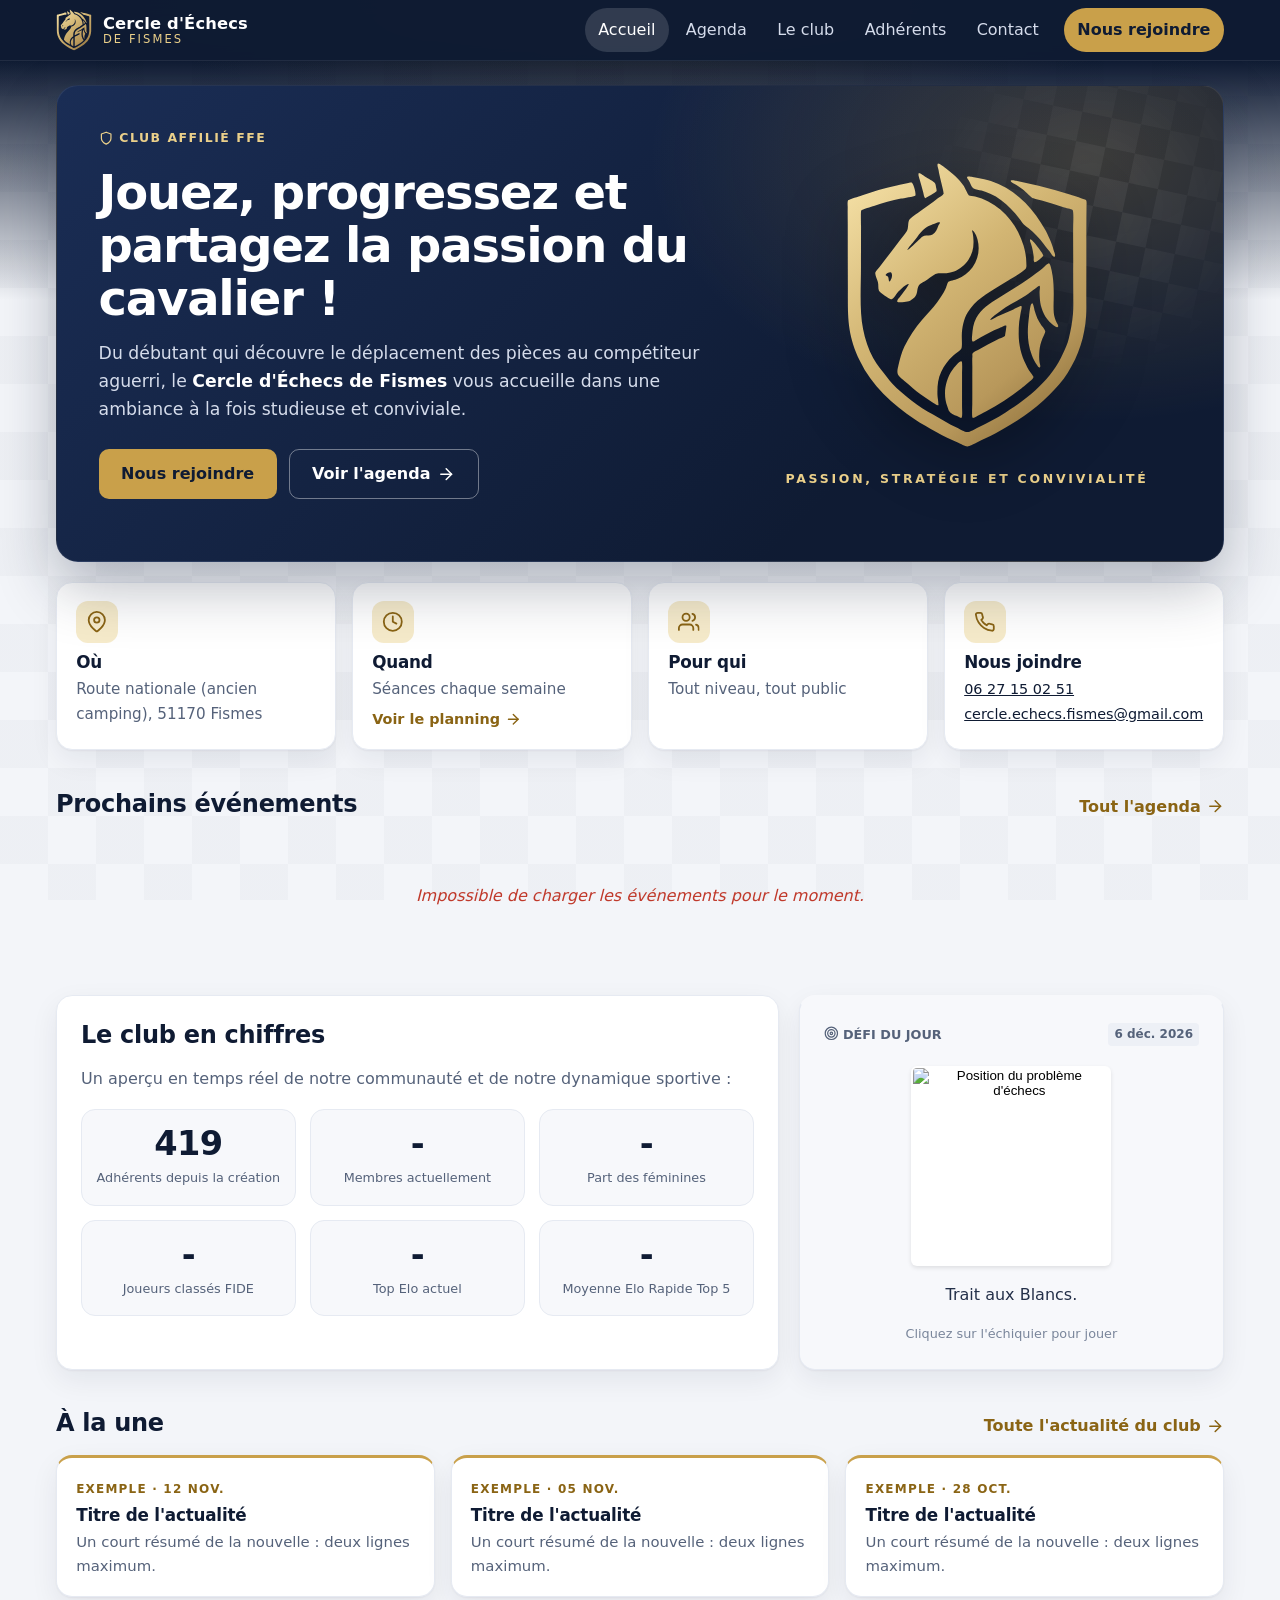
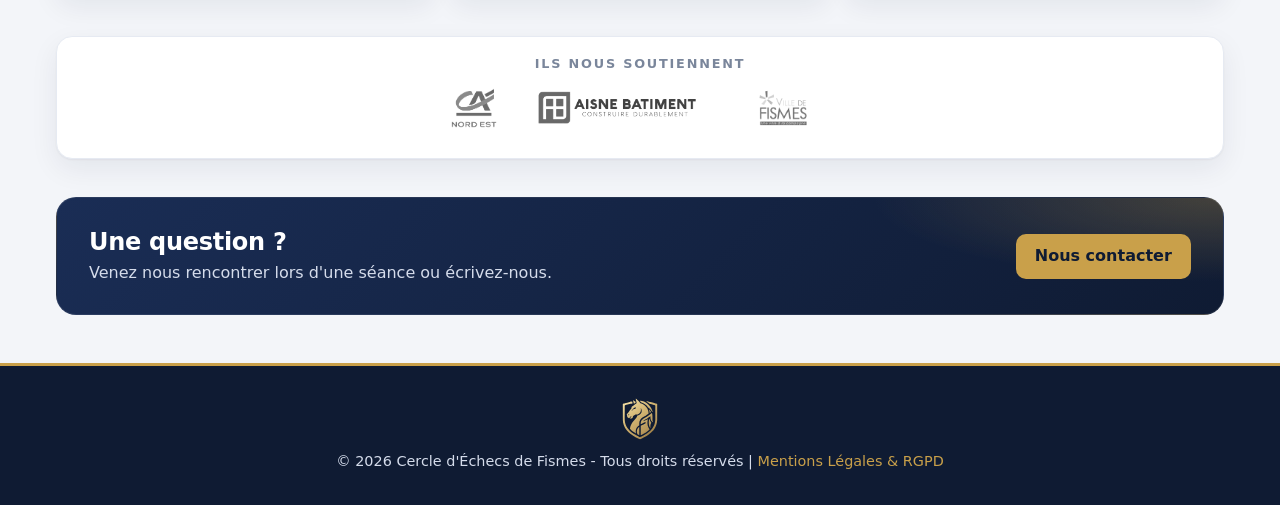
==== v2/index.html @ 5c825b1c "Add files via upload" ====
<!DOCTYPE html>
<html lang="fr" class="no-js">
<head>
    <meta charset="UTF-8">
    <meta name="viewport" content="width=device-width, initial-scale=1.0, viewport-fit=cover">
    <meta name="theme-color" content="#111827">
    <title>Cercle d'Échecs de Fismes - Site Officiel</title>
    <meta name="description" content="Cercle d'Échecs de Fismes, club affilié à la FFE : planning des séances, calendrier des événements, classement des joueurs, galerie photos et contact.">

    <!-- Réseaux sociaux : remplacer VOTRE-DOMAINE par l'adresse définitive du site -->
    <meta property="og:type" content="website">
    <meta property="og:locale" content="fr_FR">
    <meta property="og:title" content="Cercle d'Échecs de Fismes - Site Officiel">
    <meta property="og:description" content="Passion, Stratégie et Convivialité : retrouvez le planning, les événements et les résultats du club.">
    <meta property="og:image" content="https://VOTRE-DOMAINE/assets/logo-or.png">

    <!-- Marque la page comme "JavaScript actif" avant l'affichage (évite de voir toutes les sections un instant) -->
    <script src="js/init.js"></script>

    <link rel="preconnect" href="https://docs.google.com" crossorigin>
    <link rel="preconnect" href="https://lh3.googleusercontent.com" crossorigin>
    <link rel="stylesheet" href="style.css">

    <link rel="icon" type="image/svg+xml" href="assets/favicon.svg">
    <link rel="icon" href="images/favicon/favicon.ico" sizes="any">
    <link rel="apple-touch-icon" sizes="180x180" href="assets/apple-touch-icon.png">
    <link rel="manifest" href="images/favicon/site.webmanifest">

    <script type="application/ld+json">
    {
        "@context": "https://schema.org",
        "@type": "SportsClub",
        "name": "Cercle d'Échecs de Fismes",
        "sport": "Échecs",
        "email": "cercle.echecs.fismes@gmail.com",
        "telephone": "+33627150251",
        "address": {
            "@type": "PostalAddress",
            "streetAddress": "Route nationale (ancien camping)",
            "postalCode": "51170",
            "addressLocality": "Fismes",
            "addressCountry": "FR"
        }
    }
    </script>

    <script type="module" src="js/main.js"></script>
</head>
<body>
    <!-- Icônes en traits fins (jeu d'icônes Feather, licence MIT) -->
    <svg class="sprite" aria-hidden="true" focusable="false" xmlns="http://www.w3.org/2000/svg">
        <symbol id="i-pin" viewBox="0 0 24 24"><path d="M21 10c0 7-9 13-9 13s-9-6-9-13a9 9 0 0 1 18 0z"/><circle cx="12" cy="10" r="3"/></symbol>
        <symbol id="i-clock" viewBox="0 0 24 24"><circle cx="12" cy="12" r="10"/><polyline points="12 6 12 12 16 14"/></symbol>
        <symbol id="i-users" viewBox="0 0 24 24"><path d="M17 21v-2a4 4 0 0 0-4-4H5a4 4 0 0 0-4 4v2"/><circle cx="9" cy="7" r="4"/><path d="M23 21v-2a4 4 0 0 0-3-3.87"/><path d="M16 3.13a4 4 0 0 1 0 7.75"/></symbol>
        <symbol id="i-phone" viewBox="0 0 24 24"><path d="M22 16.92v3a2 2 0 0 1-2.18 2 19.79 19.79 0 0 1-8.63-3.07 19.5 19.5 0 0 1-6-6 19.79 19.79 0 0 1-3.07-8.67A2 2 0 0 1 4.11 2h3a2 2 0 0 1 2 1.72 12.84 12.84 0 0 0 .7 2.81 2 2 0 0 1-.45 2.11L8.09 9.91a16 16 0 0 0 6 6l1.27-1.27a2 2 0 0 1 2.11-.45 12.84 12.84 0 0 0 2.81.7A2 2 0 0 1 22 16.92z"/></symbol>
        <symbol id="i-mail" viewBox="0 0 24 24"><path d="M4 4h16c1.1 0 2 .9 2 2v12c0 1.1-.9 2-2 2H4c-1.1 0-2-.9-2-2V6c0-1.1.9-2 2-2z"/><polyline points="22,6 12,13 2,6"/></symbol>
        <symbol id="i-calendar" viewBox="0 0 24 24"><rect x="3" y="4" width="18" height="18" rx="2" ry="2"/><line x1="16" y1="2" x2="16" y2="6"/><line x1="8" y1="2" x2="8" y2="6"/><line x1="3" y1="10" x2="21" y2="10"/></symbol>
        <symbol id="i-award" viewBox="0 0 24 24"><circle cx="12" cy="8" r="7"/><polyline points="8.21 13.89 7 23 12 20 17 23 15.79 13.88"/></symbol>
        <symbol id="i-camera" viewBox="0 0 24 24"><path d="M23 19a2 2 0 0 1-2 2H3a2 2 0 0 1-2-2V8a2 2 0 0 1 2-2h4l2-3h6l2 3h4a2 2 0 0 1 2 2z"/><circle cx="12" cy="13" r="4"/></symbol>
        <symbol id="i-file" viewBox="0 0 24 24"><path d="M13 2H6a2 2 0 0 0-2 2v16a2 2 0 0 0 2 2h12a2 2 0 0 0 2-2V9z"/><polyline points="13 2 13 9 20 9"/><line x1="16" y1="13" x2="8" y2="13"/><line x1="16" y1="17" x2="8" y2="17"/></symbol>
        <symbol id="i-book" viewBox="0 0 24 24"><path d="M2 3h6a4 4 0 0 1 4 4v14a3 3 0 0 0-3-3H2z"/><path d="M22 3h-6a4 4 0 0 0-4 4v14a3 3 0 0 1 3-3h7z"/></symbol>
        <symbol id="i-shield" viewBox="0 0 24 24"><path d="M12 22s8-4 8-10V5l-8-3-8 3v7c0 6 8 10 8 10z"/></symbol>
        <symbol id="i-arrow" viewBox="0 0 24 24"><line x1="5" y1="12" x2="19" y2="12"/><polyline points="12 5 19 12 12 19"/></symbol>
        <symbol id="i-external" viewBox="0 0 24 24"><path d="M18 13v6a2 2 0 0 1-2 2H5a2 2 0 0 1-2-2V8a2 2 0 0 1 2-2h6"/><polyline points="15 3 21 3 21 9"/><line x1="10" y1="14" x2="21" y2="3"/></symbol>
        <symbol id="i-download" viewBox="0 0 24 24"><path d="M21 15v4a2 2 0 0 1-2 2H5a2 2 0 0 1-2-2v-4"/><polyline points="7 10 12 15 17 10"/><line x1="12" y1="15" x2="12" y2="3"/></symbol>
        <symbol id="i-menu" viewBox="0 0 24 24"><line x1="3" y1="12" x2="21" y2="12"/><line x1="3" y1="6" x2="21" y2="6"/><line x1="3" y1="18" x2="21" y2="18"/></symbol>
        <symbol id="i-x" viewBox="0 0 24 24"><line x1="18" y1="6" x2="6" y2="18"/><line x1="6" y1="6" x2="18" y2="18"/></symbol>
        <symbol id="i-check" viewBox="0 0 24 24"><polyline points="20 6 9 17 4 12"/></symbol>
        <symbol id="i-zap" viewBox="0 0 24 24"><polygon points="13 2 3 14 12 14 11 22 21 10 12 10 13 2"/></symbol>
        <symbol id="i-bar" viewBox="0 0 24 24"><line x1="12" y1="20" x2="12" y2="10"/><line x1="18" y1="20" x2="18" y2="4"/><line x1="6" y1="20" x2="6" y2="16"/></symbol>
        <symbol id="i-target" viewBox="0 0 24 24"><circle cx="12" cy="12" r="10"/><circle cx="12" cy="12" r="6"/><circle cx="12" cy="12" r="2"/></symbol>
        <symbol id="i-trend" viewBox="0 0 24 24"><polyline points="23 6 13.5 15.5 8.5 10.5 1 18"/><polyline points="17 6 23 6 23 12"/></symbol>
        <symbol id="i-info" viewBox="0 0 24 24"><circle cx="12" cy="12" r="10"/><line x1="12" y1="16" x2="12" y2="12"/><line x1="12" y1="8" x2="12.01" y2="8"/></symbol>
        <symbol id="i-bell" viewBox="0 0 24 24"><path d="M18 8A6 6 0 0 0 6 8c0 7-3 9-3 9h18s-3-2-3-9"/><path d="M13.73 21a2 2 0 0 1-3.46 0"/></symbol>
        <symbol id="i-tag" viewBox="0 0 24 24"><path d="M20.59 13.41l-7.17 7.17a2 2 0 0 1-2.83 0L2 12V2h10l8.59 8.59a2 2 0 0 1 0 2.82z"/><line x1="7" y1="7" x2="7.01" y2="7"/></symbol>
        <symbol id="i-link" viewBox="0 0 24 24"><path d="M10 13a5 5 0 0 0 7.54.54l3-3a5 5 0 0 0-7.07-7.07l-1.72 1.71"/><path d="M14 11a5 5 0 0 0-7.54-.54l-3 3a5 5 0 0 0 7.07 7.07l1.71-1.71"/></symbol>
        <symbol id="i-chevron" viewBox="0 0 24 24"><polyline points="6 9 12 15 18 9"/></symbol>
        <symbol id="i-search" viewBox="0 0 24 24"><circle cx="11" cy="11" r="8"/><line x1="21" y1="21" x2="16.65" y2="16.65"/></symbol>
        <symbol id="i-sun" viewBox="0 0 24 24"><circle cx="12" cy="12" r="5"/><line x1="12" y1="1" x2="12" y2="3"/><line x1="12" y1="21" x2="12" y2="23"/><line x1="4.22" y1="4.22" x2="5.64" y2="5.64"/><line x1="18.36" y1="18.36" x2="19.78" y2="19.78"/><line x1="1" y1="12" x2="3" y2="12"/><line x1="21" y1="12" x2="23" y2="12"/><line x1="4.22" y1="19.78" x2="5.64" y2="18.36"/><line x1="18.36" y1="5.64" x2="19.78" y2="4.22"/></symbol>
    </svg>

    <a href="#main" class="skip-link">Aller au contenu</a>
    <noscript><p class="noscript-msg">Ce site utilise JavaScript pour afficher le planning, le calendrier et le classement des joueurs. Veuillez l'activer pour profiter de toutes les fonctions.</p></noscript>
    <div id="netStatus" class="net-status" role="status" hidden>Mode hors-ligne : les informations affichées peuvent ne pas être à jour.</div>

    <!-- =================================================================
       1. BARRE DU HAUT : logo, navigation, bouton "Nous rejoindre"
       ================================================================ -->
    <header class="topbar">
        <div class="topbar-inner">
            <a class="brand" href="#accueil" data-goto="accueil" aria-label="Cercle d'Échecs de Fismes - Accueil">
                <img id="clubLogo" class="brand-logo" src="assets/logo-or.svg" alt="" width="40" height="47">
                <span class="brand-name">Cercle d'Échecs <span>de Fismes</span></span>
            </a>
            <button type="button" id="menuToggle" class="menu-toggle" aria-expanded="false" aria-controls="mainNav" aria-label="Ouvrir le menu">
                <svg class="icon icon-menu" aria-hidden="true"><use href="#i-menu"/></svg><svg class="icon icon-close" aria-hidden="true"><use href="#i-x"/></svg>
            </button>
            <nav id="mainNav" class="mainnav" aria-label="Navigation principale">
                <button type="button" data-section="accueil" id="btn-accueil" class="active" aria-current="page" aria-controls="accueil">Accueil</button>
                <button type="button" data-section="agenda" id="btn-agenda" aria-controls="agenda">Agenda</button>
                <button type="button" data-section="leclub" id="btn-leclub" aria-controls="leclub">Le club</button>
                <button type="button" data-section="adherents" id="btn-adherents" aria-controls="adherents">Adhérents</button>
                <button type="button" data-section="contact" id="btn-contact" aria-controls="contact">Contact</button>
                <button type="button" data-section="rejoindre" id="btn-rejoindre" class="nav-cta" aria-controls="rejoindre">Nous rejoindre</button>
            </nav>
        </div>
    </header>

    <main id="main" class="container">

        <!-- =============================== ACCUEIL =============================== -->
        <section id="accueil" class="section active" tabindex="-1">
            <div class="hero">
                <div class="hero-text">
                    <span class="eyebrow"><svg class="icon" aria-hidden="true"><use href="#i-shield"/></svg> Club Affilié FFE</span>
                    <h1 class="hero-title">Jouez, progressez et partagez la passion du cavalier !</h1>
                    <p class="hero-lead">
                        Du débutant qui découvre le déplacement des pièces au compétiteur aguerri, le <strong>Cercle d'Échecs de Fismes</strong> vous accueille dans une ambiance à la fois studieuse et conviviale.
                    </p>
                    <div class="hero-actions">
                        <a href="#rejoindre" data-goto="rejoindre" class="btn btn-gold">Nous rejoindre</a>
                        <a href="#agenda" data-goto="agenda" class="btn btn-ghost">Voir l'agenda <svg class="icon" aria-hidden="true"><use href="#i-arrow"/></svg></a>
                    </div>
                    <div id="countdownContainer" class="countdown-box">
                        <span class="countdown-label"><svg class="icon" aria-hidden="true"><use href="#i-clock"/></svg> À venir :</span>
                        <span id="countdownTimer" class="countdown-timer-text">Recherche...</span>
                    </div>
                </div>
                <div class="hero-visual">
                    <img class="hero-logo" src="assets/logo-or.svg" alt="Logo du Cercle d'Échecs de Fismes" width="260" height="305">
                    <p class="hero-tagline">Passion, Stratégie et Convivialité</p>
                </div>
            </div>

            <!-- Infos pratiques : la réponse en 5 secondes -->
            <div class="info-grid">
                <div class="info-tile">
                    <span class="info-icon"><svg class="icon" aria-hidden="true"><use href="#i-pin"/></svg></span>
                    <h2 class="info-title">Où</h2>
                    <p>Route nationale (ancien camping), 51170 Fismes</p>
                </div>
                <div class="info-tile">
                    <span class="info-icon"><svg class="icon" aria-hidden="true"><use href="#i-clock"/></svg></span>
                    <h2 class="info-title">Quand</h2>
                    <p id="homeNextSession">Séances chaque semaine</p>
                    <a href="#rejoindre" data-goto="rejoindre#planning" class="info-link">Voir le planning <svg class="icon" aria-hidden="true"><use href="#i-arrow"/></svg></a>
                </div>
                <div class="info-tile">
                    <span class="info-icon"><svg class="icon" aria-hidden="true"><use href="#i-users"/></svg></span>
                    <h2 class="info-title">Pour qui</h2>
                    <p>Tout niveau, tout public</p>
                </div>
                <div class="info-tile">
                    <span class="info-icon"><svg class="icon" aria-hidden="true"><use href="#i-phone"/></svg></span>
                    <h2 class="info-title">Nous joindre</h2>
                    <p><a href="tel:+33627150251">06 27 15 02 51</a><br><a href="mailto:cercle.echecs.fismes@gmail.com">cercle.echecs.fismes@gmail.com</a></p>
                </div>
            </div>

            <!-- Prochains événements -->
            <div class="block">
                <div class="block-head">
                    <h2 class="block-title">Prochains événements</h2>
                    <a href="#agenda" data-goto="agenda" class="block-link">Tout l'agenda <svg class="icon" aria-hidden="true"><use href="#i-arrow"/></svg></a>
                </div>
                <div id="homeEvents" class="home-events"><p class="state-message">Chargement des événements...</p></div>
            </div>

            <!-- Le club en chiffres + défi du jour -->
            <div class="home-duo">
                <div class="card">
                    <h2 class="block-title">Le club en chiffres</h2>
                    <p class="muted">Un aperçu en temps réel de notre communauté et de notre dynamique sportive :</p>
                    <div class="stats-grid">
                    <div class="stat-tile"><span class="stat-num accent-bold">419</span><span class="stat-label">Adhérents depuis la création</span></div>
                    <div class="stat-tile"><span id="stat-total-membres" class="stat-num accent-bold">-</span><span class="stat-label">Membres actuellement</span></div>
                    <div class="stat-tile"><span id="stat-feminines" class="stat-num accent-bold">-</span><span class="stat-label">Part des féminines</span></div>
                    <div class="stat-tile"><span id="stat-joueurs-fide" class="stat-num accent-bold">-</span><span class="stat-label">Joueurs classés FIDE</span></div>
                    <div class="stat-tile"><span id="stat-top-elo" class="stat-num accent-bold">-</span><span class="stat-label">Top Elo actuel</span></div>
                    <div class="stat-tile"><span id="stat-niveau-moyen" class="stat-num accent-bold">-</span><span class="stat-label">Moyenne Elo Rapide Top 5</span></div>
                </div>
                </div>
                <div class="card puzzle-card">
                    <div class="puzzle-header">
                        <span class="puzzle-tag"><svg class="icon" aria-hidden="true"><use href="#i-target"/></svg> Défi du jour</span>
                        <span id="puzzleDateNum" class="puzzle-week">Aujourd'hui</span>
                    </div>
                    <div class="puzzle-board-container">
                        <button type="button" id="puzzleBoardBtn" class="puzzle-board-btn" title="Cliquez pour jouer" aria-label="Jouer le défi du jour : ouvrir l'échiquier">
                            <img id="puzzleImg" alt="Position du problème d'échecs" class="puzzle-board-img" width="200" height="200">
                        </button>
                    </div>
                    <p id="puzzleDesc" class="puzzle-text" hidden></p>
                    <p class="puzzle-hint">Cliquez sur l'échiquier pour jouer</p>
                </div>
            </div>

            <!-- À la une (exemples : seront alimentés par un tableau Google Sheets) -->
            <div class="block">
                <div class="block-head">
                    <h2 class="block-title">À la une</h2>
                    <a href="#leclub" data-goto="leclub" class="block-link">Toute l'actualité du club <svg class="icon" aria-hidden="true"><use href="#i-arrow"/></svg></a>
                </div>
                <div class="news-grid">
                    <article class="news-card"><span class="news-date">Exemple · 12 nov.</span><h3>Titre de l'actualité</h3><p>Un court résumé de la nouvelle : deux lignes maximum.</p></article>
                    <article class="news-card"><span class="news-date">Exemple · 05 nov.</span><h3>Titre de l'actualité</h3><p>Un court résumé de la nouvelle : deux lignes maximum.</p></article>
                    <article class="news-card"><span class="news-date">Exemple · 28 oct.</span><h3>Titre de l'actualité</h3><p>Un court résumé de la nouvelle : deux lignes maximum.</p></article>
                </div>
            </div>

            <!-- Extrait de la galerie -->
            <div class="block" id="homePhotosBlock" hidden>
                <div class="block-head">
                    <h2 class="block-title">Dans l'ambiance du club</h2>
                    <a href="#leclub" data-goto="leclub#galerie" class="block-link">Voir la galerie <svg class="icon" aria-hidden="true"><use href="#i-arrow"/></svg></a>
                </div>
                <div id="homePhotos" class="home-photos"></div>
            </div>

            <!-- Partenaires -->
            <div class="block partners-strip">
                <h2 class="strip-title">Ils nous soutiennent</h2>
                <div class="strip-logos">
                    <a href="https://ca-nordest.com/" target="_blank" rel="noopener noreferrer" title="Crédit Agricole Nord Est"><img src="images/partenaires/credit-agricole.png" alt="Logo Crédit Agricole Nord Est" loading="lazy"></a>
                    <a href="https://aisne-batiment.fr/" target="_blank" rel="noopener noreferrer" title="Aisne Bâtiment"><img src="images/partenaires/aisne-batiment.png" alt="Logo Aisne Bâtiment" loading="lazy"></a>
                    <a href="https://www.fismes.fr/" target="_blank" rel="noopener noreferrer" title="Ville de Fismes"><img src="images/partenaires/ville-fismes.png" alt="Logo Ville de Fismes" loading="lazy"></a>
                </div>
            </div>

            <!-- Appel à l'action final -->
            <div class="cta-band">
                <div><h2>Une question ?</h2><p>Venez nous rencontrer lors d'une séance ou écrivez-nous.</p></div>
                <a href="#contact" data-goto="contact" class="btn btn-gold">Nous contacter</a>
            </div>
        </section>

        <!-- ============================== REJOINDRE ============================== -->
        <section id="rejoindre" class="section" tabindex="-1">
            <div class="page-head">
                <span class="eyebrow"><svg class="icon" aria-hidden="true"><use href="#i-users"/></svg> Rejoindre le club</span>
                <h2 class="page-title">Venez jouer avec nous</h2>
                <p class="page-lead">Tout niveau, tout public : du débutant au compétiteur aguerri, chacun trouve sa place au Cercle d'Échecs de Fismes.</p>
            </div>

            <div class="join-grid">
                <div class="card join-card">
                    <span class="info-icon"><svg class="icon" aria-hidden="true"><use href="#i-users"/></svg></span>
                    <h3>Pour qui ?</h3>
                    <p>Tout niveau, tout public.</p>
                </div>
                <div class="card join-card join-card-price">
                    <span class="info-icon"><svg class="icon" aria-hidden="true"><use href="#i-tag"/></svg></span>
                    <h3>La licence</h3>
                    <ul class="price-list">
                        <li><span>Habitants de Fismes</span><strong>50 €</strong></li>
                        <li><span>Habitants extérieurs</span><strong>100 €</strong></li>
                    </ul>
                    <p class="todo">À compléter par le bureau : ce que comprend la licence (cotisation, assurance...).</p>
                </div>
                <div class="card join-card">
                    <span class="info-icon"><svg class="icon" aria-hidden="true"><use href="#i-check"/></svg></span>
                    <h3>Comment s'inscrire ?</h3>
                    <p class="todo">À compléter par le bureau : démarches, pièces à fournir, possibilité de venir essayer une séance.</p>
                    <a href="#contact" data-goto="contact" class="btn btn-small">Nous contacter</a>
                </div>
            </div>

            <div id="planning" class="anchor"></div>
                        <div class="card card-spaced planning-card">
                <h3 class="section-title-reset"><svg class="icon" aria-hidden="true"><use href="#i-calendar"/></svg> Planning des séances</h3>
                <p>Retrouvez ci-dessous les jours, horaires et lieux de nos différents rendez-vous hebdomadaires :</p>

                <!-- BANNIÈRE VACANCES (cachée par défaut) -->
                <div id="vacationAlertBanner" class="vacation-banner-box hidden">
                    <span class="vacation-alert-icon"><svg class="icon" aria-hidden="true"><use href="#i-sun"/></svg> </span>
                    <div>
                        <strong>Séances suspendues pendant les vacances scolaires</strong>
                        <p class="vacation-alert-desc">Profitez bien de cette pause ! Reprise des séances habituelles dès la rentrée.</p>
                    </div>
                </div>

                <div class="planning-wrapper" id="planningWrapperContainer">
                    <table class="planning-table">
                        <thead>
                            <tr>
                                <th scope="col">Jour</th>
                                <th scope="col">Créneau Horaire</th>
                                <th scope="col">Commune</th>
                                <th scope="col">Lieu</th>
                            </tr>
                        </thead>
                        <tbody id="planningTableBody"></tbody>
                    </table>
                </div>
            </div>


            <div class="block">
                <div class="block-head"><h2 class="block-title">Bien plus qu'un jeu : un véritable atout pour grandir !</h2></div>
                <div class="why-grid">
                    <div class="why-intro">
                        <span class="eyebrow"><svg class="icon" aria-hidden="true"><use href="#i-book"/></svg> Pédagogie &amp; Bienfaits</span>
                        <p class="page-lead">Souvent qualifié de "gymnastique de l'esprit", le jeu d'échecs est une discipline complète qui séduit de plus en plus de parents et d'éducateurs. Découvrez pourquoi les échecs sont extraordinaires pour le développement des enfants et des adolescents.</p>
                    </div>
                    <img src="images/jeunes-joueurs.jpg" alt="Jeunes joueurs d'échecs" loading="lazy" class="why-img" data-hide-on-error>
                </div>
                <div class="card card-spaced">
                    <h3 class="section-title-reset"><svg class="icon" aria-hidden="true"><use href="#i-target"/></svg> Ce que la pratique des échecs apporte aux jeunes</h3>
                <p>De nombreuses études scientifiques et les retours de la Fédération Française d'Échecs (FFE) démontrent les bienfaits de cette pratique sur le plan scolaire et personnel :</p>

                <div class="grid grid-margin-top">
                    <div class="stat-box stat-box-left">
                        <h4 class="stat-box-title"><svg class="icon" aria-hidden="true"><use href="#i-target"/></svg> Concentration &amp; Attention</h4>
                        <p class="stat-box-desc">L'enfant apprend à fixer son attention sur un objectif précis et à faire abstraction des distractions environnantes, ce qui aide directement en classe.</p>
                    </div>
                    <div class="stat-box stat-box-left">
                        <h4 class="stat-box-title"><svg class="icon" aria-hidden="true"><use href="#i-trend"/></svg> Résultats Scolaires</h4>
                        <p class="stat-box-desc">En développant la logique, la géométrie spatiale et la résolution de problèmes, les échecs ont un impact positif mesurable sur la réussite en mathématiques et en lecture.</p>
                    </div>
                    <div class="stat-box stat-box-left">
                        <h4 class="stat-box-title"><svg class="icon" aria-hidden="true"><use href="#i-info"/></svg> Réflexion &amp; Anticipation</h4>
                        <p class="stat-box-desc">"Réfléchir avant d'agir" : le joueur anticipe les conséquences de ses actes, évalue plusieurs options et apprend à assumer ses choix.</p>
                    </div>
                    <div class="stat-box stat-box-left">
                        <h4 class="stat-box-title"><svg class="icon" aria-hidden="true"><use href="#i-users"/></svg> Rigueur &amp; Fair-play</h4>
                        <p class="stat-box-desc">Le respect strict des règles, la courtoisie envers l'adversaire et l'acceptation de la défaite forgent le caractère et le sens de l'honneur.</p>
                    </div>
                    <div class="stat-box stat-box-left">
                        <h4 class="stat-box-title"><svg class="icon" aria-hidden="true"><use href="#i-users"/></svg> Socialisation</h4>
                        <p class="stat-box-desc">Les échecs favorisent les échanges intergénérationnels et permettent de partager des moments conviviaux hors des écrans au sein du club.</p>
                    </div>
                    <div class="stat-box stat-box-left">
                        <h4 class="stat-box-title"><svg class="icon" aria-hidden="true"><use href="#i-zap"/></svg> Persévérance &amp; Résilience</h4>
                        <p class="stat-box-desc">Aux échecs, on commet des erreurs mais on apprend à analyser ses défaites pour rebondir, développer sa combativité et ne jamais baisser les bras.</p>
                    </div>
                </div>
                </div>
            </div>

            <div class="block">
                <div class="block-head"><h2 class="block-title">Comprendre le jeu</h2></div>
                <div class="acc-list">
                    <details class="acc">
                <summary><span class="acc-title"><svg class="icon" aria-hidden="true"><use href="#i-shield"/></svg> Les règles du jeu en 3 étapes simples</span><svg class="icon acc-chevron" aria-hidden="true"><use href="#i-chevron"/></svg></summary>
                <div class="acc-body">
                <p>Pas besoin de savoir jouer pour commencer ! Le but ultime est d'attraper le roi adverse (c'est le fameux <strong>Échec et mat</strong>).</p>
                <div class="rules-grid">
                    <div class="rule-box rule-box-primary">
                        <strong>1. Les Blancs commencent toujours</strong>
                        <p class="rule-box-desc">Chaque type de pièce se déplace d'une manière unique : le fou en diagonale, la tour en ligne droite, le cavalier en "L", etc.</p>
                    </div>
                    <div class="rule-box rule-box-accent">
                        <strong>2. Le Roi est menacé ("Échec")</strong>
                        <p class="rule-box-desc">Lorsqu'un roi est attaqué, il doit impérativement se protéger, fuir ou être défendu par une autre pièce.</p>
                    </div>
                    <div class="rule-box rule-box-green">
                        <strong>3. La fin de partie ("Mat")</strong>
                        <p class="rule-box-desc">Si le roi attaqué ne peut plus échapper à la menace, la partie est terminée : c'est l'échec et mat !</p>
                    </div>
                </div>
                </div>
            </details>
                    <details class="acc">
                <summary><span class="acc-title"><svg class="icon" aria-hidden="true"><use href="#i-clock"/></svg> Les différentes cadences de jeu</span><svg class="icon acc-chevron" aria-hidden="true"><use href="#i-chevron"/></svg></summary>
                <div class="acc-body">
                    <p>Aux échecs, le temps est mesuré par une pendule. On distingue trois grands types de parties :</p>
                    <ul>
                        <li><strong>Le Blitz :</strong> Parties très rapides (souvent 3 à 5 minutes par joueur). Idéal pour le fun et l'instinct !</li>
                        <li><strong>Le Rapide :</strong> Entre 10 et 15 minutes par joueur. Le compromis parfait entre réflexion et rapidité, très joué en tournoi scolaire.</li>
                        <li><strong>Le Classique (ou Lente) :</strong> Plus d'une heure de jeu par partie. C'est le format des championnats par équipes, où l'on plonge dans des analyses profondes.</li>
                    </ul>
                </div>
            </details>
                    <details class="acc">
                <summary><span class="acc-title"><svg class="icon" aria-hidden="true"><use href="#i-bar"/></svg> C'est quoi le système Elo ?</span><svg class="icon acc-chevron" aria-hidden="true"><use href="#i-chevron"/></svg></summary>
                <div class="acc-body">
                    <p>L'<strong>Elo</strong> est le système de notation international qui mesure le niveau d'un joueur d'échecs (du nom de son inventeur, Arpad Elo).</p>
                    <ul class="list-padding-left">
                        <li>Un débutant complet commence généralement autour de <strong>1000-1200 points</strong>.</li>
                        <li>Un joueur club régulier se situe entre <strong>1400 et 1800 points</strong>.</li>
                        <li>Les experts et maîtres internationaux dépassent les <strong>2000 à 2500 points</strong>.</li>
                    </ul>
                    <p class="elo-tip"><svg class="icon" aria-hidden="true"><use href="#i-info"/></svg> Plus vous gagnez contre des joueurs forts, plus votre score Elo monte ! C'est un excellent moyen de voir sa progression au fil des mois.</p>
                </div>
            </details>
                </div>
            </div>

            <div class="block">
                <div class="block-head"><h2 class="block-title">Questions fréquentes</h2></div>
                <div class="acc-list">
                    <details class="acc"><summary><span class="acc-title">Faut-il savoir jouer pour venir ?</span><svg class="icon acc-chevron" aria-hidden="true"><use href="#i-chevron"/></svg></summary><div class="acc-body"><p>Non : le club accueille tous les niveaux, du débutant qui découvre le déplacement des pièces au compétiteur aguerri.</p></div></details>
                    <details class="acc"><summary><span class="acc-title">Combien coûte la licence ?</span><svg class="icon acc-chevron" aria-hidden="true"><use href="#i-chevron"/></svg></summary><div class="acc-body"><p>La licence est à 50 € pour les habitants de Fismes et à 100 € pour les habitants extérieurs.</p></div></details>
                    <details class="acc"><summary><span class="acc-title">Où et quand ont lieu les séances ?</span><svg class="icon acc-chevron" aria-hidden="true"><use href="#i-chevron"/></svg></summary><div class="acc-body"><p>Les jours, horaires et lieux sont indiqués dans le planning des séances ci-dessus. Le club se situe route nationale (ancien camping), 51170 Fismes.</p></div></details>
                    <details class="acc"><summary><span class="acc-title">Comment vous contacter ?</span><svg class="icon acc-chevron" aria-hidden="true"><use href="#i-chevron"/></svg></summary><div class="acc-body"><p>Par téléphone au <a href="tel:+33627150251">06 27 15 02 51</a>, par e-mail à <a href="mailto:cercle.echecs.fismes@gmail.com">cercle.echecs.fismes@gmail.com</a> ou avec le <a href="#contact" data-goto="contact">formulaire de contact</a>.</p></div></details>
                </div>
            </div>
        </section>

        <!-- =============================== AGENDA =============================== -->
        <section id="agenda" class="section" tabindex="-1">
            <div class="events-main-grid">
                <div>
                    <div class="panel events-header-flex">
                        <h2 class="events-title-margin">Calendrier &amp; Événements</h2>
                        <div class="events-filter-flex">
                            <div>
                                <label for="yearSelect" class="year-label">Filtrer par année :</label>
                                <select id="yearSelect" class="year-select"></select>
                            </div>
                            <label class="checkbox-flex" for="hidePastCheckbox">
                                <span class="switch">
                                    <input type="checkbox" id="hidePastCheckbox" checked>
                                    <span class="slider"></span>
                                </span>
                                <span class="hide-past-text">Masquer les anciens événements</span>
                            </label>
                        </div>
                    </div>
                    <button type="button" id="calendarToggle" class="btn btn-small calendar-toggle" aria-expanded="false" aria-controls="calendarCard"><svg class="icon" aria-hidden="true"><use href="#i-calendar"/></svg> Afficher le calendrier</button>
                    <div class="grid" id="eventsGrid">
                        <p class="loading-text">Chargement du calendrier en cours...</p>
                    </div>
                    <p id="eventsEmpty" class="state-message" hidden>Aucun événement à afficher avec ces filtres.</p>
                </div>

                <aside class="card calendar-card-sidebar" id="calendarCard" aria-label="Calendrier des événements">
                    <div class="calendar-header">
                        <button type="button" id="calendarPrev" aria-label="Mois précédent" class="calendar-nav-btn">‹</button>
                        <h3 id="calendarMonthYear" class="calendar-month-title" aria-live="polite">-</h3>
                        <button type="button" id="calendarNext" aria-label="Mois suivant" class="calendar-nav-btn">›</button>
                    </div>
                    <div class="calendar-days-header" aria-hidden="true">
                        <div>L</div><div>M</div><div>M</div><div>J</div><div>V</div><div>S</div><div>D</div>
                    </div>
                    <div id="calendarDaysGrid" class="calendar-days-grid"></div>
                    <p class="calendar-footer-text">Les jours colorés contiennent un événement.</p>
                </aside>
            </div>
        </section>

        <!-- =============================== LE CLUB =============================== -->
        <section id="leclub" class="section" tabindex="-1">
            <div class="page-head">
                <span class="eyebrow"><svg class="icon" aria-hidden="true"><use href="#i-shield"/></svg> Le club</span>
                <h2 class="page-title">Notre histoire et notre vie</h2>
            </div>
                        <div class="card card-spaced">
                <h3 class="section-title-reset"><svg class="icon" aria-hidden="true"><use href="#i-book"/></svg> Notre histoire</h3>
                <p>Depuis sa création, le club a formé des dizaines de jeunes talents et participe activement aux championnats régionaux. Nos locaux chaleureux offrent le cadre parfait pour s'entraîner, analyser ses parties ou simplement disputer une partie amicale autour d'un café.</p>
                <div class="timeline">
                    <div class="timeline-item">
                        <div class="timeline-dot"></div>
                        <p class="timeline-text-reset"><strong>2017 :</strong> Création du club le 1er février par Didier FANTUZ sous le nom du <i>Cercle d’Échecs Union Sportive Fismes Ardre Vesle</i>.</p>
                    </div>
                    <div class="timeline-item">
                        <div class="timeline-dot"></div>
                        <p class="timeline-text-reset"><strong>2018 :</strong> En septembre, affiliation à la Fédération Française d'Échecs (n° H51078).</p>
                    </div>
                    <div class="timeline-item">
                        <div class="timeline-dot"></div>
                        <p class="timeline-text-reset"><strong>2022 :</strong> Création du <strong>Cercle d'Échecs Fismes</strong> le 2 avril puis déclaration à la sous-préfecture de Reims le 12 avril (<a href="https://www.journal-officiel.gouv.fr/pages/associations-detail-annonce/?q.id=id:202200161068" target="_blank" rel="noopener noreferrer">Journal Officiel</a>).</p>
                    </div>
                    <div class="timeline-item last">
                        <div class="timeline-dot"></div>
                        <p class="timeline-text-reset"><strong>2027 :</strong> 10 ans du club !</p>
                    </div>
                </div>
            </div>

            <div class="two-col">
                                <div class="card">
                    <h3><svg class="icon" aria-hidden="true"><use href="#i-file"/></svg> Actualités</h3>
                    <p>Suivez les aventures du club au quotidien sur nos réseaux officiels :</p>
                    <div class="social-container">
                        <a href="https://www.facebook.com/p/Cercle-dEchecs-de-Fismes-61559241561957/" target="_blank" rel="noopener noreferrer" class="link-social-only" title="Suivez-nous sur Facebook">
                            <img src="images/logo-facebook.png" alt="Facebook du Club" class="social-logo-img" loading="lazy">
                        </a>
                        <a href="https://www.instagram.com/grandestechecs/" target="_blank" rel="noopener noreferrer" class="link-social-only" title="Suivez-nous sur Instagram">
                            <img src="images/logo-instagram.png" alt="Instagram du Club" class="social-logo-img" loading="lazy">
                        </a>
                    </div>
                    <p class="gazette-title-margin"><strong>La Gazette du Cavalier Jaune (PDF) :</strong></p>
                    <div class="gazette-scroll-container">
                        <ul id="gazetteList">
                            <li class="loading-gazette">Chargement des gazettes...</li>
                        </ul>
                    </div>
                    <div id="gazetteMore" class="gazette-more" hidden>
                        <button type="button" id="gazetteMoreBtn" class="btn btn-small"></button>
                    </div>
                </div>

                                <div class="card">
                    <h3><svg class="icon" aria-hidden="true"><use href="#i-users"/></svg> Nos Partenaires</h3>
                    <p>Un grand merci à nos partenaires institutionnels et privés qui soutiennent le développement de nos jeunes talents et la vie de notre association :</p>
                    <div class="partners-grid">
                        <a href="https://ca-nordest.com/" target="_blank" rel="noopener noreferrer" class="partner-card" title="Visiter le site du Crédit Agricole Nord Est">
                            <div class="partner-logo-container">
                                <img src="images/partenaires/credit-agricole.png" alt="Logo Crédit Agricole Nord Est" loading="lazy" data-fallback="images/logo-club.png">
                            </div>
                            <span class="partner-name">Crédit Agricole Nord Est</span>
                        </a>
                        <a href="https://aisne-batiment.fr/" target="_blank" rel="noopener noreferrer" class="partner-card" title="Visiter le site d'Aisne Bâtiment">
                            <div class="partner-logo-container">
                                <img src="images/partenaires/aisne-batiment.png" alt="Logo Aisne Bâtiment" loading="lazy" data-fallback="images/logo-club.png">
                            </div>
                            <span class="partner-name">Aisne Bâtiment</span>
                        </a>
                        <a href="https://www.fismes.fr/" target="_blank" rel="noopener noreferrer" class="partner-card" title="Visiter le site officiel de la Ville de Fismes">
                            <div class="partner-logo-container">
                                <img src="images/partenaires/ville-fismes.png" alt="Logo Ville de Fismes" loading="lazy" data-fallback="images/logo-club.png">
                            </div>
                            <span class="partner-name">Ville de Fismes</span>
                        </a>
                    </div>
                    <div class="partner-footer-box">
                        <p class="partner-footer-text">
                            Vous souhaitez devenir partenaire ou sponsor du club ?
                            <a href="#contact" data-goto="contact" class="partner-contact-link">Contactez notre bureau !</a>
                        </p>
                    </div>
                </div>
            </div>
            <div id="galerie" class="anchor"></div>
                        <div class="card card-spaced">
                <h3><svg class="icon" aria-hidden="true"><use href="#i-camera"/></svg> Galerie Photos</h3>
                <div id="galleryBack" class="gallery-back-container" hidden>
                    <button type="button" id="backToAlbumsBtn" class="btn btn-small btn-dark">← Retour aux albums</button>
                    <span id="galleryAlbumTitle" class="gallery-back-title"></span>
                </div>
                <div id="dynamicGalleryGrid" class="gallery-grid">
                    <p class="loading-gallery">Chargement des photos...</p>
                </div>
                <div id="galleryPagination" class="gallery-pagination-container" hidden></div>
            </div>

        </section>

        <!-- ============================== ADHÉRENTS ============================== -->
        <section id="adherents" class="section" tabindex="-1">
            <div class="page-head">
                <span class="eyebrow"><svg class="icon" aria-hidden="true"><use href="#i-award"/></svg> Adhérents</span>
                <h2 class="page-title">Classement, documents et boutique</h2>
            </div>
            <div class="card">
                <h2>Classement et Profils des Joueurs</h2>
                <div class="members-tip">
                    <p class="members-tip-p"><svg class="icon" aria-hidden="true"><use href="#i-info"/></svg> <strong>Astuce de tri :</strong> Cliquez sur les en-têtes <em>Classique, Rapide ou Blitz</em> pour basculer alternativement entre le tri Décroissant ➔ Ordre alphabétique.</p>
                    <p class="members-tip-p"><svg class="icon" aria-hidden="true"><use href="#i-bar"/></svg> Les classements de cette liste sont mis à jour périodiquement par le club.</p>
                    <p id="membersResultsTip" class="members-tip-p" hidden><svg class="icon" aria-hidden="true"><use href="#i-trend"/></svg> Cliquez sur le nom d'un joueur classé FIDE pour consulter ses derniers résultats (site de la FIDE).</p>
                </div>

                <div class="table-scroll-container">
                    <table id="membersTable">
                        <thead>
                            <tr>
                                <th id="th-nomPrenom" scope="col">
                                    <button type="button" class="th-btn" data-sort="nomPrenom" title="Cliquez pour trier">Nom Prénom</button>
                                    <button type="button" id="searchToggle" class="search-toggle-icon" aria-label="Ouvrir la recherche par nom" aria-expanded="false" aria-controls="searchContainer"><svg class="icon" aria-hidden="true"><use href="#i-search"/></svg></button>
                                    <div id="searchContainer" class="search-container-box" hidden>
                                        <input type="search" id="nameSearchInput" placeholder="Rechercher un nom..." aria-label="Rechercher un membre par nom" autocomplete="off">
                                    </div>
                                </th>
                                <th id="th-classique" class="th-center" scope="col"><button type="button" class="th-btn" data-sort="classique" title="Cliquez pour trier">Classique <span class="sort-icon" aria-hidden="true"></span></button></th>
                                <th id="th-rapide" class="th-center" scope="col"><button type="button" class="th-btn" data-sort="rapide" title="Cliquez pour trier">Rapide <span class="sort-icon" aria-hidden="true"></span></button></th>
                                <th id="th-blitz" class="th-center" scope="col"><button type="button" class="th-btn" data-sort="blitz" title="Cliquez pour trier">Blitz <span class="sort-icon" aria-hidden="true"></span></button></th>
                                <th id="th-categorie" class="th-center" scope="col"><button type="button" class="th-btn" data-sort="categorie" title="Cliquez pour trier">Catégorie</button></th>
                                <th id="th-genre" class="th-center" scope="col"><button type="button" class="th-btn" data-sort="genre" title="Cliquez pour trier">F/M</button></th>
                                <th id="th-fide" class="th-center" scope="col"><button type="button" class="th-btn" data-sort="fideId" title="Cliquez pour trier">Profil International</button></th>
                            </tr>
                        </thead>
                        <tbody id="membersTableBody"></tbody>
                    </table>
                </div>
            </div>
            <div class="two-col">
                                <div class="card" id="documentsCard">
                    <h3><svg class="icon" aria-hidden="true"><use href="#i-file"/></svg> Documents &amp; Ressources</h3>
                    <p>Téléchargez les documents officiels du club :</p>
                    <ul id="documentsStatic">
                        <li><a href="#" target="_blank" rel="noopener noreferrer">Compte-rendu de l'AG 2025.pdf</a></li>
                        <li><a href="#" target="_blank" rel="noopener noreferrer">Fiche d'inscription 2026-2027.pdf</a></li>
                        <li><a href="#" target="_blank" rel="noopener noreferrer">Règlement intérieur du club.pdf</a></li>
                    </ul>

                    <!-- Explorateur de documents (affiché si DRIVE.DOCUMENTS_FOLDER est renseigné dans js/config.js) -->
                    <div id="documentsApp" class="documents-app" hidden>
                        <div class="doc-toolbar">
                            <label class="sr-only" for="docSearch">Rechercher un document</label>
                            <input type="search" id="docSearch" placeholder="Rechercher un document..." autocomplete="off">
                            <label class="sr-only" for="docSeason">Filtrer par saison</label>
                            <select id="docSeason" class="year-select" hidden></select>
                        </div>
                        <div id="docChips" class="doc-chips" role="group" aria-label="Catégories de documents"></div>
                        <p id="docCount" class="doc-count" role="status"></p>
                        <ul id="docList" class="doc-list"></ul>
                        <div class="doc-more">
                            <button type="button" id="docMore" class="btn btn-small" hidden>Afficher plus de documents</button>
                        </div>
                    </div>
                </div>

                <div class="card">
                    <h3><svg class="icon" aria-hidden="true"><use href="#i-tag"/></svg> La Boutique du Club</h3>
                    <p>Produits dérivés disponibles à l'achat directement au club (pas de vente en ligne) :</p>
                    <ul>
                        <li><strong>Polo brodé du club :</strong> 25 €</li>
                        <li><strong>Jeu d'échecs complet (homologué FIDE) :</strong> 15 €</li>
                        <li><strong>Pendule électronique DGT :</strong> 40 €</li>
                    </ul>
                    <p><i>Pour réserver un article, adressez-vous directement au bureau lors des séances.</i></p>
                    <div class="polo-img-container">
                        <button type="button" class="polo-btn" data-zoom="images/polo.png" data-zoom-alt="Polo officiel du club d'échecs" title="Cliquez pour agrandir l'image" aria-label="Agrandir l'image du polo">
                            <img src="images/polo.png" alt="Polo officiel du club d'échecs" loading="lazy" class="polo-img">
                        </button>
                    </div>
                </div>

            </div>
        </section>

        <!-- =============================== CONTACT =============================== -->
        <section id="contact" class="section" tabindex="-1">
            <div class="grid">
                <div class="card contact-info-card">
                    <h2>Coordonnées</h2>
                    <p><svg class="icon" aria-hidden="true"><use href="#i-pin"/></svg> <strong>Adresse :</strong> Route nationale (ancien camping), 51170 Fismes</p>
                    <p><svg class="icon" aria-hidden="true"><use href="#i-mail"/></svg> <strong>Email :</strong> <a href="mailto:cercle.echecs.fismes@gmail.com">cercle.echecs.fismes@gmail.com</a></p>
                    <p><svg class="icon" aria-hidden="true"><use href="#i-phone"/></svg> <strong>Téléphone :</strong> <a href="tel:+33627150251">06 27 15 02 51</a> (Bureau du Club)</p>
                    <p><svg class="icon" aria-hidden="true"><use href="#i-shield"/></svg> <strong>Fiche officielle du club :</strong> <a href="https://echecs.asso.fr/FicheClub.aspx?Ref=3111" target="_blank" rel="noopener noreferrer">page du club sur le site de la FFE</a></p>
                    <div class="map-box">
                        <iframe id="mapFrame" class="map-frame" title="Carte : emplacement du Cercle d'Échecs de Fismes"
                                data-src="https://maps.google.com/maps?q=route%20nationale%2C%2051170%20Fismes&amp;output=embed"
                                loading="lazy" referrerpolicy="no-referrer-when-downgrade" allowfullscreen></iframe>
                    </div>
                </div>

                <div class="card">
                    <h2>Formulaire de Contact</h2>
                    <form id="contactForm" action="https://formspree.io/f/mzeezpvr" method="POST">
                        <label for="contactName">Votre Nom</label>
                        <input type="text" id="contactName" name="name" required autocomplete="name" placeholder="Ex: Jean Dupont">
                        <label for="contactEmail">Votre Adresse Email</label>
                        <input type="email" id="contactEmail" name="email" required autocomplete="email" placeholder="Ex: jean@email.com">
                        <label for="contactMessage">Votre Message</label>
                        <textarea id="contactMessage" name="message" rows="5" required placeholder="Votre question ou demande d'inscription..."></textarea>
                        <input type="text" name="_gotcha" class="hp-field" tabindex="-1" autocomplete="off" aria-hidden="true">
                        <button type="submit" class="btn">Envoyer le message</button>
                        <div id="formStatus" class="form-status-box" role="status" aria-live="polite"></div>
                    </form>
                </div>
            </div>
        </section>

    </main>

    <!-- =================================================================
       4. PIED DE PAGE
       ================================================================ -->
    <footer class="site-footer">
        <img class="footer-logo" src="assets/logo-or.svg" alt="" width="34" height="40">
        <p>© <span id="currentYear"></span> Cercle d'Échecs de Fismes - Tous droits réservés | <button type="button" class="link-btn" data-open-modal="legalModal">Mentions Légales &amp; RGPD</button></p>
    </footer>

    <!-- =================================================================
       5. FENÊTRES MODALES
       ================================================================ -->

    <!-- LIGHTBOX / ZOOM IMAGES -->
    <div id="lightbox" class="overlay" role="dialog" aria-modal="true" aria-label="Agrandissement d'image" aria-hidden="true">
        <div class="lightbox-container">
            <button type="button" class="lightbox-btn lightbox-prev" id="lightboxPrev" title="Photo précédente" aria-label="Photo précédente">‹</button>
            <img id="lightboxImg" alt="">
            <button type="button" class="lightbox-btn lightbox-next" id="lightboxNext" title="Photo suivante" aria-label="Photo suivante">›</button>
            <button type="button" class="lightbox-close" data-close-modal aria-label="Fermer l'agrandissement">×</button>
        </div>
    </div>

    <!-- MODALE DÉFI DU JOUR (JOUABLE) -->
    <div id="puzzleModal" class="overlay" role="dialog" aria-modal="true" aria-labelledby="puzzleModalTitle" aria-hidden="true">
        <div class="card modal-card puzzle-modal-card">
            <div class="modal-header-flex">
                <h3 id="puzzleModalTitle" class="modal-title"><svg class="icon" aria-hidden="true"><use href="#i-target"/></svg> Défi du jour</h3>
                <button type="button" class="modal-close-btn" data-close-modal aria-label="Fermer la fenêtre">×</button>
            </div>
            <p id="puzzleStatus" class="puzzle-status" role="status" aria-live="polite"></p>
            <div id="puzzleStage" class="puzzle-stage">
                <div id="puzzleBoard" class="puzzle-board"></div>
                <div id="puzzlePromo" class="puzzle-promo" hidden>
                    <button type="button" data-promo="q">Dame</button>
                    <button type="button" data-promo="r">Tour</button>
                    <button type="button" data-promo="b">Fou</button>
                    <button type="button" data-promo="n">Cavalier</button>
                </div>
            </div>
            <form id="puzzleMoveForm" class="puzzle-move-form" autocomplete="off">
                <label class="sr-only" for="puzzleMoveInput">Saisir un coup au clavier</label>
                <input type="text" id="puzzleMoveInput" placeholder="Coup au clavier (ex. Cf3, e4, O-O)" autocapitalize="off" autocorrect="off" spellcheck="false">
                <button type="submit" class="btn btn-small">Jouer</button>
            </form>
            <div id="puzzleControls" class="puzzle-controls">
                <button type="button" class="btn btn-small btn-dark" data-puzzle="hint"><svg class="icon" aria-hidden="true"><use href="#i-info"/></svg> Indice</button>
                <button type="button" class="btn btn-small btn-dark" data-puzzle="solution">Solution</button>
                <button type="button" class="btn btn-small btn-dark" data-puzzle="restart">↺ Recommencer</button>
                <button type="button" class="btn btn-small btn-dark" data-puzzle="flip">⇅ Retourner</button>
            </div>
            <p id="puzzleSolutionModal" class="puzzle-solution-box" hidden></p>
            <p class="puzzle-source"><a id="puzzleChessLink" href="https://www.chess.com/daily-chess-puzzle" target="_blank" rel="noopener noreferrer">Voir ce défi sur Chess.com</a></p>
        </div>
    </div>

    <!-- MODALE ARCHIVES DES GAZETTES -->
    <div id="gazetteModal" class="overlay" role="dialog" aria-modal="true" aria-labelledby="gazetteModalTitle" aria-hidden="true">
        <div class="card modal-card">
            <div class="modal-header-flex">
                <h3 id="gazetteModalTitle" class="modal-title"><svg class="icon" aria-hidden="true"><use href="#i-book"/></svg> Archives de la Gazette du Cavalier Jaune</h3>
                <button type="button" data-close-modal aria-label="Fermer la fenêtre" class="modal-close-btn">×</button>
            </div>
            <p class="modal-desc">Retrouvez ci-dessous l'intégralité des numéros parus. Utilisez la recherche pour filtrer rapidement :</p>
            <input type="search" id="gazetteSearchInput" placeholder="Rechercher un numéro (ex: 120, Automne...)" class="modal-search-input" aria-label="Rechercher un numéro de la gazette" autocomplete="off">
            <div id="gazetteModalListContainer" class="modal-list-container">
                <ul id="gazetteModalList" class="modal-list-reset"></ul>
            </div>
            <button type="button" class="btn modal-close-action-btn" data-close-modal>Fermer</button>
        </div>
    </div>

    <!-- MODALE MENTIONS LÉGALES -->
    <div id="legalModal" class="overlay" role="dialog" aria-modal="true" aria-labelledby="legalModalTitle" aria-hidden="true">
        <div class="card modal-card">
            <h3 id="legalModalTitle" class="modal-title-simple">Mentions Légales &amp; RGPD</h3>
            <p><strong>Éditeur du site :</strong> Cercle d'Échecs de Fismes (Association Loi 1901)</p>
            <p><strong>Siège social :</strong> 26 rue Maurice Dézothez, 51170 Fismes</p>
            <p><strong>Directeur de la publication :</strong> Didier FANTUZ</p>
            <p><strong>Hébergeur :</strong> GitHub Pages</p>
            <p><strong>Données personnelles (RGPD) :</strong> les données recueillies ne sont ni cédées ni vendues. Elles servent uniquement aux usages suivants :</p>
            <ul class="legal-list">
                <li><strong>Formulaire de contact :</strong> votre nom, votre e-mail et votre message sont transmis via le service Formspree (qui peut traiter les données hors de l'Union européenne) pour répondre à votre demande.</li>
                <li><strong>Classement des joueurs :</strong> l'onglet « Résultats &amp; Membres » affiche publiquement les noms, catégories et classements des adhérents.</li>
                <li><strong>Carte Google Maps :</strong> la carte de l'onglet Contact est fournie par Google, qui peut déposer des cookies et collecter des données de navigation (dont l'adresse IP).</li>
                <li><strong>Autres services :</strong> le défi du jour (Chess.com) ainsi que les photos, documents et tableaux (Google) sont chargés depuis ces services, qui reçoivent alors l'adresse IP du visiteur. Le site n'utilise ni outil de suivi ni publicité.</li>
            </ul>
            <p>Pour exercer vos droits (accès, correction, suppression, y compris pour votre enfant), écrivez-nous à <a href="mailto:cercle.echecs.fismes@gmail.com">cercle.echecs.fismes@gmail.com</a>.</p>
            <p class="legal-license">Le code source de ce site est publié sous licence <a href="LICENSE.txt" target="_blank" rel="noopener noreferrer">GPL-3.0</a>.</p>
            <button type="button" class="btn modal-close-action-btn" data-close-modal>Fermer</button>
        </div>
    </div>

</body>
</html>
---- v2/style.css ----
/* =================================================================
   FEUILLE DE STYLE - CERCLE D'ÉCHECS DE FISMES
   Organisation :
     1. Variables (couleurs)
     2. Base, fond de page, barre du haut, navigation
     3. Composants génériques (cartes, boutons, badges, formulaires, états)
     4. Accueil (bandeau, infos pratiques, événements, chiffres, défi, actualités)
     5. Rejoindre (tarifs, planning, pourquoi les échecs, accordéons)
     6. Agenda (liste, filtres, calendrier)
     7. Adhérents (classement)
     8. Le club et adhérents (gazettes, documents, galerie, boutique, partenaires)
     9. Contact
    10. Fenêtres modales, visionneuse, défi jouable
    11. Pied de page, utilitaires
    12. Responsive, impression, accessibilité
   ================================================================ */

/* ================================================================
   1. VARIABLES
   ================================================================ */
:root {
    color-scheme: light;

    /* Marque : marine profond et or du logo */
    --primary: #0F1B33;
    --navy-700: #1D2A44;
    --accent: #C9A04A;
    --accent-hover: #B8892E;
    --accent-ink: #8A6414;      /* or foncé lisible comme TEXTE sur fond clair */
    --gold-light: #EBD08A;
    --on-accent: #0F1B33;

    /* Textes */
    --ink: #0F1B33;
    --text: #243049;
    --text-muted: #55627A;
    --text-faint: #7A869B;
    --link: #1F4FB8;

    /* Surfaces */
    --page-bg: #F3F5F9;
    --surface: #ffffff;
    --surface-2: #EDF0F6;
    --surface-3: #F7F8FB;
    --tint: #FBF6E8;
    --tint-strong: #F6EBCB;
    --row-active: #F6EBCB;
    --input-bg: #ffffff;
    --input-border: #C9D1E0;
    --border: #D6DCE8;
    --border-soft: #E6EAF2;
    --card-line: transparent;
    --shadow: 0 1px 2px rgba(15, 27, 51, 0.05), 0 10px 28px rgba(15, 27, 51, 0.07);
    --scroll-edge: rgba(15, 27, 51, 0.18);
    --focus: #8A6414;
    --radius: 16px;

    /* États */
    --danger: #C0392B;
    --success: #15803D;
    --live: #E5484D;

    /* Fond de page */
    --nav-bg: #0F1B33;
    --backdrop-top: #0F1B33;
    --backdrop-glow: rgba(201, 160, 74, 0.16);
    --checker: rgba(15, 27, 51, 0.022);

    /* Typographie (polices du système : rapides, sans dépendance externe) */
    --font: "Segoe UI Variable Text", "Segoe UI", system-ui, -apple-system, "Helvetica Neue", Roboto, Arial, sans-serif;
    --font-display: "Segoe UI Variable Display", "Segoe UI", system-ui, -apple-system, "Helvetica Neue", Roboto, Arial, sans-serif;
}

/* ================================================================
   2. BASE, FOND DE PAGE, BARRE DU HAUT, NAVIGATION
   ================================================================ */
*, *::before, *::after { box-sizing: border-box; }
html { background: var(--page-bg); scroll-padding-top: 5rem; }
body { position: relative; min-height: 100vh; margin: 0; padding: 0; font-family: var(--font); color: var(--text); background: transparent; line-height: 1.6; }

/* Fond : prolongement de la barre marine vers le bas, et damier très discret */
body::before {
    content: ""; position: absolute; inset: 0 0 auto 0; height: 300px; z-index: -1; pointer-events: none;
    background:
        radial-gradient(60% 55% at 50% 0%, var(--backdrop-glow), transparent 70%),
        linear-gradient(180deg, var(--backdrop-top) 0, var(--backdrop-top) 60px, transparent 300px);
}
body::after {
    content: ""; position: fixed; inset: 0; z-index: -1; pointer-events: none;
    background: conic-gradient(var(--checker) 25%, transparent 0 50%, var(--checker) 0 75%, transparent 0) 0 0 / 96px 96px;
}

h1, h2, h3, h4 { font-family: var(--font-display); color: var(--ink); line-height: 1.25; letter-spacing: -0.012em; }
a { color: var(--link); }
img { max-width: 100%; }
:where(button, a, input, select, textarea, summary):focus-visible { outline: 2px solid var(--focus); outline-offset: 2px; }
[hidden] { display: none !important; }

.sprite { position: absolute; width: 0; height: 0; overflow: hidden; }
.icon { width: 1.15em; height: 1.15em; flex-shrink: 0; fill: none; stroke: currentColor; stroke-width: 2; stroke-linecap: round; stroke-linejoin: round; vertical-align: -0.2em; }
h3 > .icon, h4 > .icon { margin-right: 0.3rem; color: var(--accent-ink); }

.skip-link { position: absolute; left: 0.5rem; top: -4rem; z-index: 3000; background: var(--accent); color: var(--on-accent); padding: 0.6rem 1rem; border-radius: 0 0 8px 8px; font-weight: bold; }
.skip-link:focus { top: 0; }
.noscript-msg, .net-status { margin: 0; padding: 0.6rem 1rem; text-align: center; font-size: 0.9rem; background: var(--tint-strong); color: var(--ink); border-bottom: 2px solid var(--accent); }

/* ----- Barre du haut ----- */
.topbar { position: sticky; top: 0; z-index: 1000; background: rgba(15, 27, 51, 0.97); -webkit-backdrop-filter: blur(8px); backdrop-filter: blur(8px); border-bottom: 1px solid rgba(255, 255, 255, 0.08); }
.topbar-inner { position: relative; max-width: 1200px; margin: 0 auto; padding: 0.5rem 1rem; display: flex; align-items: center; gap: 1rem; }
.brand { display: flex; align-items: center; gap: 0.7rem; margin-right: auto; color: #ffffff; text-decoration: none; }
.brand-logo { height: 42px; width: auto; }
.brand-name { font-weight: 700; font-size: 1.02rem; line-height: 1.1; letter-spacing: 0.01em; }
.brand-name span { display: block; font-size: 0.72rem; font-weight: 500; letter-spacing: 0.18em; text-transform: uppercase; color: var(--gold-light); }
.mainnav { display: flex; align-items: center; gap: 0.2rem; }
.mainnav button {
    min-height: 44px; padding: 0.5rem 0.85rem; background: none; border: 0; border-radius: 999px;
    color: #D5DCEB; font: inherit; font-weight: 500; cursor: pointer; transition: background 0.2s ease, color 0.2s ease;
}
.mainnav button:hover { color: #ffffff; background: rgba(255, 255, 255, 0.08); }
.mainnav button.active { color: #ffffff; background: rgba(255, 255, 255, 0.14); }
.mainnav .nav-cta { margin-left: 0.5rem; background: var(--accent); color: var(--on-accent); font-weight: 700; }
.mainnav .nav-cta:hover, .mainnav .nav-cta.active { background: var(--gold-light); color: var(--on-accent); }
.mainnav button:focus-visible { outline-color: #ffffff; }
.menu-toggle { display: none; width: 44px; height: 44px; align-items: center; justify-content: center; background: rgba(255, 255, 255, 0.08); border: 1px solid rgba(255, 255, 255, 0.2); border-radius: 12px; color: #ffffff; cursor: pointer; }
.menu-toggle .icon { width: 1.4rem; height: 1.4rem; }
.menu-toggle .icon-close, .menu-toggle[aria-expanded="true"] .icon-menu { display: none; }
.menu-toggle[aria-expanded="true"] .icon-close { display: inline; }

/* ----- Contenu ----- */
.container { max-width: 1200px; margin: 1.5rem auto 2rem; padding: 0 1rem; }
.section { display: none; opacity: 0; transform: translateY(10px); }
.section:focus { outline: none; }
.section.active { display: block; animation: fadeInSection 0.35s ease forwards; }
.no-js .section { display: block; opacity: 1; transform: none; }
@keyframes fadeInSection { from { opacity: 0; transform: translateY(10px); } to { opacity: 1; transform: translateY(0); } }
.anchor { display: block; height: 0; scroll-margin-top: 5rem; }

/* Titre de section posé sur le fond : encadré pour rester lisible */
.panel { background: var(--surface); padding: 1rem 1.5rem; margin-bottom: 1.5rem; border-radius: var(--radius); border: 1px solid var(--border-soft); box-shadow: var(--shadow); }
.panel-title { margin: 0; }
.page-head { margin: 0.5rem 0 1.5rem; padding: 1.4rem 1.6rem; background: var(--surface); border: 1px solid var(--border-soft); border-left: 4px solid var(--accent); border-radius: var(--radius); box-shadow: var(--shadow); }
.page-title { margin: 0.35rem 0 0.4rem; font-size: clamp(1.5rem, 3vw, 2.1rem); }
.page-lead { margin: 0; color: var(--text-muted); font-size: 1.05rem; max-width: 52rem; }
.eyebrow { display: inline-flex; align-items: center; gap: 0.4rem; font-size: 0.78rem; font-weight: 700; letter-spacing: 0.12em; text-transform: uppercase; color: var(--accent-ink); }
.muted { color: var(--text-muted); }

/* ================================================================
   3. COMPOSANTS GÉNÉRIQUES
   ================================================================ */
.grid { display: grid; grid-template-columns: repeat(auto-fit, minmax(300px, 1fr)); gap: 1.5rem; margin-top: 1.5rem; }
.grid-margin-top { margin-top: 1rem; }
.grid-zero-margin { margin-top: 0; }

.card {
    background: var(--surface); padding: 1.5rem; border-radius: var(--radius);
    border: 1px solid var(--border-soft); box-shadow: var(--shadow);
}
.card-spaced { margin-bottom: 1.5rem; }
.card-margin-zero { margin-bottom: 0; }
.section-title-reset { margin-top: 0; }

/* Boutons */
.btn {
    display: inline-block; margin-top: 1rem; padding: 0.6rem 1.2rem; min-height: 44px;
    background: var(--accent); color: var(--on-accent);
    border: none; border-radius: 10px; font: inherit; font-weight: 700; text-decoration: none; cursor: pointer;
    display: inline-flex; align-items: center; justify-content: center; gap: 0.4rem;
    transition: background 0.2s ease, transform 0.1s ease, box-shadow 0.2s ease;
}
.btn:hover { background: var(--accent-hover); }
.btn:active { transform: scale(0.96); }
.btn:disabled { opacity: 0.4; cursor: not-allowed; transform: none; }
.btn-small { margin-top: 0; padding: 0.4rem 0.8rem; min-height: 38px; font-size: 0.85rem; }
.btn-dark { background: var(--primary); color: #ffffff; }
.btn-dark:hover { background: var(--navy-700); color: var(--gold-light); }
.btn-gold { background: var(--accent); color: var(--on-accent); }
.btn-ghost { background: transparent; color: #ffffff; border: 1px solid rgba(255, 255, 255, 0.4); }
.btn-ghost:hover { background: rgba(255, 255, 255, 0.1); color: #ffffff; }

.link-btn { background: none; border: none; padding: 0; font: inherit; color: var(--accent); cursor: pointer; text-decoration: none; }
.link-btn:hover { text-decoration: underline; }

/* Badges */
.badge { display: inline-block; padding: 2px 8px; border-radius: 999px; font-size: 0.8rem; font-weight: 600; color: #ffffff; background: #16803c; }
.badge--upcoming { background: #16803c; }
.badge--past { background: #6b7280; }
.badge--live { background: var(--live); animation: pulseLive 1.5s infinite; }
.badge--tournoi { background: #ecc94b; color: #2d3748; }
.badge--cours { background: #2980b9; }
.badge--new { margin-left: 0.5rem; background: var(--accent); color: var(--on-accent); font-size: 0.7rem; text-transform: uppercase; vertical-align: middle; }
@keyframes pulseLive { 0%, 100% { opacity: 1; } 50% { opacity: 0.5; } }

/* Formulaires */
label { cursor: pointer; }
form label { display: block; margin-top: 0.5rem; font-weight: 600; }
form input, form textarea, .modal-search-input, #docSearch, .search-container-box input {
    width: 100%; padding: 10px; margin: 8px 0;
    background: var(--input-bg); color: var(--text);
    border: 1px solid var(--input-border); border-radius: 10px; font: inherit;
    transition: border-color 0.2s ease, box-shadow 0.2s ease;
}
form input:focus, form textarea:focus, .modal-search-input:focus, #docSearch:focus, .search-container-box input:focus { border-color: var(--accent); box-shadow: 0 0 0 3px rgba(245, 158, 11, 0.2); }
::placeholder { color: var(--text-faint); opacity: 1; }
.hp-field { position: absolute; left: -9999px; width: 1px; height: 1px; opacity: 0; }
.form-status-box { margin-top: 1rem; font-weight: 600; font-size: 0.95rem; }
.form-status-box.is-success { color: var(--success); }
.form-status-box.is-error { color: var(--danger); }
.year-label { font-weight: bold; margin-right: 0.5rem; }
.year-select {
    padding: 8px 12px; min-height: 40px; font-size: 1rem; cursor: pointer;
    background: var(--input-bg); color: var(--text); border: 1px solid var(--input-border); border-radius: 10px;
}

/* Interrupteur */
.switch { position: relative; display: inline-block; flex-shrink: 0; width: 44px; height: 24px; }
.switch input { position: absolute; opacity: 0; width: 100%; height: 100%; margin: 0; cursor: pointer; }
.slider { position: absolute; inset: 0; background-color: #94a3b8; transition: 0.3s; border-radius: 24px; pointer-events: none; }
.slider::before { content: ""; position: absolute; left: 4px; bottom: 4px; width: 16px; height: 16px; background: #ffffff; border-radius: 50%; transition: 0.3s; }
.switch input:checked + .slider { background-color: var(--accent); }
.switch input:checked + .slider::before { transform: translateX(20px); }
.switch input:focus-visible + .slider { outline: 2px solid var(--focus); outline-offset: 2px; }
.checkbox-flex { display: flex; align-items: center; gap: 0.5rem; }
.hide-past-text { font-weight: bold; font-size: 0.95rem; }

/* Messages d'état (chargement, vide, erreur) */
.state-message { padding: 2rem 1rem; text-align: center; font-style: italic; color: var(--text); }
.state-message.is-error { color: var(--danger); }
.state-message .btn { margin-top: 0.75rem; }
#eventsGrid > .state-message, #eventsEmpty, .loading-text {
    background: var(--surface); border-radius: var(--radius); box-shadow: var(--shadow);
}
.loading-text, .loading-gazette, .loading-gallery { text-align: center; color: var(--text-faint); font-style: italic; padding: 1rem; }

/* ================================================================
   4. ACCUEIL
   ================================================================ */
.hero {
    position: relative; overflow: hidden; display: grid; grid-template-columns: minmax(0, 1.45fr) minmax(0, 1fr); gap: 2rem; align-items: center;
    padding: 2.6rem 2.6rem; border-radius: 22px; color: #ffffff; border: 1px solid rgba(255, 255, 255, 0.08);
    background: radial-gradient(60% 90% at 88% 15%, rgba(201, 160, 74, 0.24), transparent 62%), linear-gradient(135deg, #1A2D55 0%, #0F1B33 72%);
    box-shadow: 0 24px 60px rgba(15, 27, 51, 0.30);
}
.hero::after {
    content: ""; position: absolute; right: -50px; top: -60px; width: 360px; height: 360px; pointer-events: none; transform: rotate(12deg);
    background: conic-gradient(rgba(255, 255, 255, 0.06) 25%, transparent 0 50%, rgba(255, 255, 255, 0.06) 0 75%, transparent 0) 0 0 / 60px 60px;
    -webkit-mask-image: radial-gradient(circle, #000 15%, transparent 68%); mask-image: radial-gradient(circle, #000 15%, transparent 68%);
}
.hero > * { position: relative; z-index: 1; }
.hero .eyebrow { color: var(--gold-light); }
.hero-title { margin: 0.8rem 0 1rem; color: #ffffff; font-size: clamp(1.9rem, 4.2vw, 3rem); line-height: 1.1; font-weight: 800; letter-spacing: -0.025em; }
.hero-lead { max-width: 44rem; margin: 0; color: #D5DCEB; font-size: 1.08rem; }
.hero-lead strong { color: #ffffff; }
.hero-actions { display: flex; flex-wrap: wrap; gap: 0.75rem; margin: 1.6rem 0 1.3rem; }
.hero-actions .btn { margin-top: 0; padding: 0.7rem 1.4rem; }
.hero-visual { display: flex; flex-direction: column; align-items: center; text-align: center; }
.hero-logo { width: min(100%, 250px); height: auto; filter: drop-shadow(0 18px 30px rgba(0, 0, 0, 0.4)); }
.hero-tagline { margin: 1.1rem 0 0; color: var(--gold-light); font-size: 0.78rem; font-weight: 600; letter-spacing: 0.22em; text-transform: uppercase; }

.countdown-box { display: inline-flex; align-items: center; gap: 0.75rem; max-width: 100%; min-width: 0; padding: 0.55rem 1rem; background: rgba(0, 0, 0, 0.25); border: 1px solid rgba(201, 160, 74, 0.35); border-radius: 12px; }
.countdown-label { font-size: 0.85rem; font-weight: 700; color: var(--gold-light); white-space: nowrap; }
.countdown-timer-text { min-width: 0; font-size: 0.92rem; font-weight: 500; color: #ffffff; white-space: nowrap; overflow: hidden; text-overflow: ellipsis; }
.countdown-link { color: var(--gold-light); text-decoration: underline; }

/* Infos pratiques */
.info-grid { display: grid; grid-template-columns: repeat(auto-fit, minmax(220px, 1fr)); gap: 1rem; margin: 1.25rem 0 0; }
.info-tile { background: var(--surface); border: 1px solid var(--border-soft); border-radius: var(--radius); padding: 1.1rem 1.2rem; box-shadow: var(--shadow); }
.info-icon { display: inline-grid; place-items: center; width: 42px; height: 42px; margin-bottom: 0.6rem; border-radius: 12px; background: var(--tint-strong); color: var(--accent-ink); }
.info-icon .icon { width: 1.35rem; height: 1.35rem; }
.info-title { margin: 0 0 0.25rem; font-size: 1.05rem; }
.info-tile p { margin: 0; color: var(--text-muted); font-size: 0.95rem; }
.info-tile a { color: var(--ink); overflow-wrap: anywhere; font-size: 0.9rem; }
.info-link { display: inline-flex; align-items: center; gap: 0.3rem; margin-top: 0.4rem; color: var(--accent-ink) !important; font-weight: 600; font-size: 0.9rem; text-decoration: none; }
.info-link:hover { text-decoration: underline; }

/* Blocs de page */
.block { margin: 2.4rem 0 0; }
.block-head { display: flex; flex-wrap: wrap; align-items: baseline; justify-content: space-between; gap: 0.5rem 1rem; margin-bottom: 1rem; }
.block-title { margin: 0; font-size: 1.5rem; }
.block-link { display: inline-flex; align-items: center; gap: 0.3rem; color: var(--accent-ink); font-weight: 600; text-decoration: none; }
.block-link:hover { text-decoration: underline; }

/* Prochains événements */
.home-events { display: grid; grid-template-columns: repeat(auto-fit, minmax(250px, 1fr)); gap: 1rem; }
.he-card {
    display: flex; gap: 0.9rem; padding: 1rem; background: var(--surface); border: 1px solid var(--border-soft); border-radius: var(--radius);
    box-shadow: var(--shadow); color: inherit; text-decoration: none; transition: transform 0.2s ease, box-shadow 0.2s ease, border-color 0.2s ease;
}
.he-card:hover { transform: translateY(-3px); border-color: var(--accent); box-shadow: 0 14px 34px rgba(15, 27, 51, 0.12); }
.he-date { flex-shrink: 0; width: 56px; padding: 0.45rem 0.2rem; text-align: center; line-height: 1.05; background: var(--primary); color: #ffffff; border-radius: 12px; align-self: flex-start; }
.he-day { display: block; font-size: 1.5rem; font-weight: 800; }
.he-month { display: block; font-size: 0.68rem; letter-spacing: 0.12em; text-transform: uppercase; color: var(--gold-light); }
.he-body { min-width: 0; }
.he-body h3 { margin: 0 0 0.3rem; font-size: 1.02rem; overflow-wrap: anywhere; }
.he-meta { display: flex; flex-direction: column; gap: 0.15rem; font-size: 0.86rem; color: var(--text-muted); }
.he-meta .icon { color: var(--accent-ink); }
.he-card .badge { margin-bottom: 0.35rem; }

/* Chiffres + défi */
.home-duo { display: grid; grid-template-columns: minmax(0, 1.7fr) minmax(0, 1fr); gap: 1.25rem; margin-top: 2.4rem; align-items: stretch; }
.home-duo > .card { margin: 0; }
.home-duo .block-title { margin-bottom: 0.3rem; }
.stats-grid { display: grid; grid-template-columns: repeat(3, minmax(0, 1fr)); gap: 0.9rem; margin-top: 1.1rem; }
.stat-tile { padding: 1rem 0.6rem; text-align: center; background: var(--surface-3); border: 1px solid var(--border-soft); border-radius: 14px; }
.stat-tile .stat-num { display: block; color: var(--ink); font-size: clamp(1.5rem, 3vw, 2.1rem); font-weight: 800; line-height: 1.1; letter-spacing: -0.02em; font-variant-numeric: tabular-nums; }
.stat-label { display: block; margin-top: 0.3rem; font-size: 0.8rem; color: var(--text-muted); }
.accent-bold { font-weight: bold; color: var(--accent-ink); }

/* À la une */
.news-grid { display: grid; grid-template-columns: repeat(auto-fit, minmax(240px, 1fr)); gap: 1rem; }
.news-card { padding: 1.1rem 1.2rem; background: var(--surface); border: 1px solid var(--border-soft); border-top: 3px solid var(--accent); border-radius: var(--radius); box-shadow: var(--shadow); }
.news-card h3 { margin: 0.25rem 0 0.35rem; font-size: 1.05rem; }
.news-card p { margin: 0; color: var(--text-muted); font-size: 0.93rem; }
.news-date { font-size: 0.75rem; font-weight: 700; letter-spacing: 0.1em; text-transform: uppercase; color: var(--accent-ink); }

/* Extrait de la galerie */
.home-photos { display: grid; grid-template-columns: repeat(4, minmax(0, 1fr)); gap: 0.75rem; }
.home-photo { padding: 0; overflow: hidden; background: var(--primary); border: 0; border-radius: 14px; cursor: zoom-in; box-shadow: var(--shadow); }
.home-photo img { display: block; width: 100%; aspect-ratio: 4 / 3; object-fit: cover; transition: transform 0.4s ease; }
.home-photo:hover img { transform: scale(1.06); }

/* Partenaires + appel à l'action */
.partners-strip { padding: 1.2rem 1.5rem; background: var(--surface); border: 1px solid var(--border-soft); border-radius: var(--radius); box-shadow: var(--shadow); }
.strip-title { margin: 0 0 0.8rem; font-size: 0.8rem; font-weight: 700; letter-spacing: 0.14em; text-transform: uppercase; color: var(--text-faint); text-align: center; }
.strip-logos { display: flex; flex-wrap: wrap; align-items: center; justify-content: center; gap: 1.2rem 2.5rem; }
.strip-logos img { height: 46px; width: auto; max-width: 160px; object-fit: contain; filter: grayscale(100%); opacity: 0.75; transition: filter 0.2s ease, opacity 0.2s ease; }
.strip-logos a:hover img { filter: none; opacity: 1; }
.cta-band {
    display: flex; flex-wrap: wrap; align-items: center; justify-content: space-between; gap: 1rem 2rem; margin-top: 2.4rem; padding: 1.8rem 2rem; color: #ffffff;
    background: radial-gradient(50% 120% at 100% 0%, rgba(201, 160, 74, 0.28), transparent 60%), linear-gradient(135deg, #1A2D55, #0F1B33);
    border-radius: 20px; border: 1px solid rgba(255, 255, 255, 0.08);
}
.cta-band h2 { margin: 0 0 0.2rem; color: #ffffff; font-size: 1.5rem; }
.cta-band p { margin: 0; color: #D5DCEB; }
.cta-band .btn { margin-top: 0; }

/* ----- Défi du jour (carte) ----- */
.card.puzzle-card { display: flex; flex-direction: column; justify-content: space-between; background: var(--surface-3); border-top: 4px solid var(--card-line); }
.puzzle-header { display: flex; justify-content: space-between; align-items: center; margin-bottom: 0.75rem; }
.puzzle-tag { font-size: 0.8rem; font-weight: bold; color: var(--text-muted); text-transform: uppercase; }
.puzzle-week { padding: 2px 6px; font-size: 0.75rem; font-weight: 600; background: var(--surface-2); color: var(--text-muted); border-radius: 4px; }
.puzzle-board-container {
    width: 100%; max-width: 200px; margin: 0.5rem auto 1rem; overflow: hidden;
    background: #ffffff; border: 2px solid var(--card-line); border-radius: 6px; box-shadow: 0 2px 4px rgba(0, 0, 0, 0.1);
}
.puzzle-board-btn { display: block; width: 100%; padding: 0; background: none; border: 0; cursor: zoom-in; }
.puzzle-board-img { display: block; width: 100%; height: auto; transition: transform 0.2s ease; }
.puzzle-board-btn:hover .puzzle-board-img { transform: scale(1.03); }
.puzzle-text { margin: 0 0 0.5rem; text-align: center; }
.puzzle-hint { margin: 0.5rem 0 0; font-size: 0.8rem; text-align: center; color: var(--text-faint); }
.puzzle-solution-box {
    margin-top: 0.75rem; padding: 0.6rem; font-size: 0.85rem;
    background: var(--tint); border-left: 3px solid var(--accent); border-radius: 4px;
}

/* ----- Planning ----- */
.vacation-banner-box {
    display: flex; align-items: center; gap: 1rem; margin-bottom: 1rem; padding: 1rem;
    background: var(--tint-strong); color: var(--ink); border-left: 4px solid var(--accent); border-radius: 6px;
}
.vacation-alert-icon { font-size: 1.8rem; }
.vacation-alert-desc { margin: 0.25rem 0 0; font-size: 0.9rem; color: var(--text-muted); }
.planning-table-disabled { opacity: 0.5; filter: grayscale(30%); }

/* Tableaux */
table { width: 100%; margin-top: 1rem; border-collapse: collapse; background: var(--surface); }
th, td { padding: 12px; text-align: left; border-bottom: 1px solid var(--border-soft); }
th { background-color: var(--primary); color: #ffffff; }
.cell-strong { font-weight: bold; }
.cell-center, .th-center { text-align: center; }

.planning-wrapper, .table-scroll-container {
    overflow-x: auto;
    background:
        linear-gradient(90deg, var(--surface) 30%, transparent),
        linear-gradient(270deg, var(--surface) 30%, transparent),
        radial-gradient(farthest-side at 0 50%, var(--scroll-edge), transparent),
        radial-gradient(farthest-side at 100% 50%, var(--scroll-edge), transparent);
    background-repeat: no-repeat;
    background-color: var(--surface);
    background-size: 20px 100%, 20px 100%, 10px 100%, 10px 100%;
    background-position: 0 0, 100% 0, 0 0, 100% 0;
    background-attachment: local, local, scroll, scroll;
}
.planning-wrapper { margin-top: 1rem; }
.planning-table { min-width: 500px; margin-top: 0; }
.planning-table tbody tr { transition: background-color 0.2s ease; }
.planning-table tbody tr.seance-active-row { background-color: var(--row-active); font-weight: bold; }
.planning-table tbody tr.seance-active-row td:last-child { display: flex; justify-content: space-between; align-items: center; border-bottom: none; }
.planning-wrapper.planning-table-disabled .seance-active-row { background-color: var(--tint); font-weight: normal; }
.table-badge {
    display: inline-block; margin-left: 15px; padding: 3px 8px; border-radius: 4px;
    font-size: 0.75rem; font-weight: bold; text-transform: uppercase; white-space: nowrap;
}
.table-badge.live { background: var(--live); color: #ffffff; animation: pulseLive 1.5s infinite; }
.table-badge.pending { background: var(--accent); color: var(--on-accent); }

/* ----- Histoire ----- */
.timeline { position: relative; margin-top: 2rem; padding-left: 1.5rem; border-left: 3px solid var(--accent); }
.timeline-item { position: relative; margin-bottom: 1.5rem; }
.timeline-item.last { margin-bottom: 0; }
.timeline-dot { position: absolute; left: calc(-1.5rem - 1.5px); transform: translateX(-50%); top: 0.25rem; width: 16px; height: 16px; background: var(--accent); border: 2px solid var(--surface); border-radius: 50%; }
.timeline-text-reset { margin: 0; }

/* ================================================================
   5. REJOINDRE
   ================================================================ */
.join-grid { display: grid; grid-template-columns: repeat(auto-fit, minmax(260px, 1fr)); gap: 1rem; margin-bottom: 1.5rem; }
.join-card { margin: 0; }
.join-card h3 { margin: 0 0 0.4rem; }
.join-card p { margin: 0 0 0.6rem; color: var(--text-muted); }
.price-list { margin: 0.2rem 0 0.8rem; padding: 0; list-style: none; }
.price-list li { display: flex; align-items: baseline; justify-content: space-between; gap: 1rem; padding: 0.5rem 0; border-bottom: 1px dashed var(--border); }
.price-list li:last-child { border-bottom: 0; }
.price-list strong { font-size: 1.5rem; font-weight: 800; color: var(--ink); letter-spacing: -0.02em; }
.todo { padding: 0.55rem 0.75rem; background: var(--tint); border: 1px dashed var(--accent); border-radius: 10px; color: var(--accent-ink) !important; font-size: 0.85rem; font-style: italic; }
.planning-card { margin-top: 0; }

.why-grid { display: grid; grid-template-columns: minmax(0, 1.3fr) minmax(0, 1fr); gap: 1.5rem; align-items: center; margin-bottom: 1.25rem; }
.why-intro .page-lead { margin-top: 0.6rem; }
.why-img { width: 100%; max-height: 260px; object-fit: cover; border-radius: var(--radius); border: 1px solid var(--border-soft); box-shadow: var(--shadow); }

.stat-box { padding: 1rem; background: var(--surface-3); border: 1px solid var(--border-soft); border-radius: 14px; }
.stat-box-left { padding: 1.2rem; text-align: left; }
.stat-box-title { margin-top: 0; color: var(--ink); }
.stat-box-title .icon { color: var(--accent-ink); }
.stat-box-desc { margin-bottom: 0; font-size: 0.92rem; color: var(--text-muted); }

/* Accordéons (règles, cadences, Elo, questions fréquentes) */
.acc-list { display: grid; gap: 0.75rem; }
.acc { background: var(--surface); border: 1px solid var(--border-soft); border-radius: var(--radius); box-shadow: var(--shadow); }
.acc[open] { border-color: var(--accent); }
.acc summary { display: flex; align-items: center; justify-content: space-between; gap: 1rem; padding: 1rem 1.25rem; font-weight: 700; font-size: 1.05rem; color: var(--ink); cursor: pointer; list-style: none; }
.acc summary::-webkit-details-marker { display: none; }
.acc-chevron { transition: transform 0.25s ease; color: var(--accent-ink); }
.acc[open] .acc-chevron { transform: rotate(180deg); }
.acc-body { padding: 0 1.25rem 1.2rem; color: var(--text); }
.acc-body > p:first-child { margin-top: 0; }

.rules-grid { display: grid; grid-template-columns: repeat(auto-fit, minmax(250px, 1fr)); gap: 1rem; margin-top: 1rem; }
.rule-box { padding: 1rem; background: var(--surface-3); border-radius: 12px; }
.rule-box-primary { border-left: 4px solid var(--primary); }
.rule-box-accent { border-left: 4px solid var(--accent); }
.rule-box-green { border-left: 4px solid #27ae60; }
.rule-box-desc { margin: 0.5rem 0 0; font-size: 0.9rem; }
.list-padding-left { padding-left: 1.2rem; }
.elo-tip { margin-top: 1rem; font-size: 0.85rem; font-style: italic; color: var(--text-faint); }
.two-col { display: grid; grid-template-columns: repeat(auto-fit, minmax(320px, 1fr)); gap: 1.25rem; margin: 1.5rem 0; align-items: start; }
.two-col > .card { margin: 0; }
#documentsCard.is-rich { grid-column: 1 / -1; }

/* ================================================================
   6. ONGLET "ÉVÉNEMENTS"
   ================================================================ */
.events-main-grid { display: grid; grid-template-columns: minmax(0, 2fr) minmax(0, 1fr); gap: 2rem; align-items: start; }
.events-header-flex { display: flex; justify-content: space-between; align-items: center; flex-wrap: wrap; gap: 1rem; }
.events-title-margin { margin: 0; }
.events-filter-flex { display: flex; align-items: center; flex-wrap: wrap; gap: 1.5rem; }
#eventsGrid { grid-template-columns: 1fr; gap: 1rem; margin-top: 0; }

.event-card { transition: box-shadow 0.4s ease, opacity 0.3s ease; }
.event-card.is-past { opacity: 0.65; }
.event-card.is-flash { box-shadow: 0 0 15px var(--accent); }
.event-content-flex { display: flex; align-items: flex-start; gap: 1.5rem; }
.event-info-col { flex: 2; min-width: 0; }
.event-info-col p { margin: 0.3rem 0; }
.event-heading { display: flex; flex-wrap: wrap; align-items: center; gap: 0.5rem; margin: 0 0 0.75rem; font-size: 1.17rem; }
.event-title-text { margin-left: 0.25rem; font-weight: bold; color: var(--ink); }
.event-poster-col { flex: 1; text-align: right; }
.poster-btn { padding: 0; background: none; border: 0; cursor: zoom-in; }
.event-poster-thumb { max-width: 100px; border: 1px solid var(--border); border-radius: 4px; transition: transform 0.2s ease, box-shadow 0.2s ease; }
.poster-btn:hover .event-poster-thumb { transform: scale(1.03); box-shadow: 0 4px 8px rgba(0, 0, 0, 0.15); }
.event-actions { margin-top: 0.75rem; }
.event-comment-text { margin: 0.75rem 0 0; color: var(--text-muted); font-style: italic; }

/* ----- Calendrier ----- */
.calendar-toggle { display: none; margin-bottom: 1rem; }
.calendar-card-sidebar { position: sticky; top: 70px; padding: 1rem; border-top: 3px solid var(--accent); }
.calendar-header { display: flex; justify-content: space-between; align-items: center; margin-bottom: 1rem; }
.calendar-nav-btn {
    width: 40px; height: 40px; background: none; border: none; border-radius: 50%;
    color: var(--text); font-size: 1.4rem; font-weight: bold; cursor: pointer;
}
.calendar-nav-btn:hover { background: var(--surface-2); }
.calendar-month-title { flex-grow: 1; margin: 0; font-size: 1.1rem; text-align: center; text-transform: capitalize; }
.calendar-days-header { display: grid; grid-template-columns: repeat(7, 1fr); margin-bottom: 0.5rem; font-size: 0.75rem; font-weight: bold; text-align: center; color: var(--text-faint); }
.calendar-days-grid { display: grid; grid-template-columns: repeat(7, 1fr); row-gap: 0.4rem; font-size: 0.85rem; text-align: center; }
.calendar-footer-text { margin: 1rem 0 0; font-size: 0.75rem; font-style: italic; text-align: center; color: var(--text-faint); }

.cal-day {
    display: flex; flex-direction: column; align-items: center; justify-content: center;
    padding: 6px 0; font: inherit; font-weight: 600; color: var(--text);
    background: none; border: 1px solid transparent; border-radius: 4px;
}
.cal-day.is-today { box-shadow: inset 0 0 0 1px var(--text-faint); }
button.cal-day.has-event { cursor: pointer; background: var(--surface-2); border-color: var(--accent); color: var(--ink); transition: background 0.2s ease, color 0.2s ease; }
button.cal-day.has-event:hover, button.cal-day.has-event:focus-visible { background: var(--accent); color: var(--on-accent); }
.cal-dot { width: 5px; height: 5px; margin-top: 2px; background: var(--accent); border-radius: 50%; }
button.cal-day.has-event:hover .cal-dot, button.cal-day.has-event:focus-visible .cal-dot { background: var(--on-accent); }

.calendar-custom-tooltip {
    position: absolute; z-index: 5000; width: 220px; padding: 10px;
    background: #2d3748; color: #ffffff; border: 2px solid var(--accent); border-radius: 6px;
    box-shadow: 0 4px 15px rgba(0, 0, 0, 0.3); text-align: left; font-size: 0.8rem; line-height: 1.4;
}
.calendar-tooltip-item + .calendar-tooltip-item { margin-top: 6px; }
.calendar-tooltip-title { margin-bottom: 4px; font-weight: bold; color: #ecc94b; }
.calendar-tooltip-details { font-size: 0.75rem; color: #ffffff; }
.calendar-tooltip-action { margin-top: 8px; padding-top: 6px; text-align: right; border-top: 1px solid rgba(255, 255, 255, 0.2); }
.calendar-tooltip-btn { padding: 8px 12px; background: var(--accent); color: var(--on-accent); border: none; border-radius: 4px; font-size: 0.8rem; font-weight: bold; cursor: pointer; }

/* ================================================================
   7. ONGLET "RÉSULTATS & MEMBRES"
   ================================================================ */
.members-tip { margin-top: 1.25rem; font-size: 0.78rem; font-style: italic; line-height: 1.4; color: var(--text-faint); }
.members-tip-p { margin: 0; }
.table-scroll-container { max-height: 70vh; overflow-y: auto; margin-top: 1.5rem; border-bottom: 1px solid var(--border-soft); }
#membersTable { min-width: 800px; margin-top: 0; }
#membersTable thead th {
    position: sticky; top: 0; z-index: 20; padding: 14px 12px;
    background-color: var(--primary); color: #ffffff; box-shadow: 0 2px 4px rgba(0, 0, 0, 0.15);
}
.th-btn { padding: 0; background: none; border: 0; color: inherit; font: inherit; font-weight: bold; text-align: inherit; cursor: pointer; }
.th-btn:hover { color: var(--accent); }
.th-btn:focus-visible, .search-toggle-icon:focus-visible { outline-color: #ffffff; }
.sort-icon { color: var(--accent); }
.sort-icon:not(:empty) { margin-left: 0.25rem; }
.sort-icon.is-active { color: #ffffff; }
.search-toggle-icon { margin-left: 5px; padding: 2px 4px; background: none; border: 0; font-size: 0.9rem; cursor: pointer; transition: transform 0.2s ease; }
.search-toggle-icon:hover { transform: scale(1.2); }
.search-container-box { margin-top: 8px; }
.search-container-box input { width: 100%; margin: 0; padding: 6px 8px; font-size: 0.9rem; }
.member-link { color: inherit; text-decoration: none; border-bottom: 1px dotted var(--text-faint); }
.member-link:hover, .member-link:focus-visible { color: var(--accent-ink); border-bottom-color: var(--accent-ink); }
.member-link-icon { font-size: 0.75em; color: var(--text-faint); }
.table-fide-btn {
    display: inline-flex; align-items: center; gap: 4px; padding: 0.4rem 0.8rem;
    background: var(--accent); color: var(--on-accent); border-radius: 4px;
    font-size: 0.8rem; font-weight: bold; line-height: 1.2; text-decoration: none; vertical-align: middle;
    transition: background 0.2s ease, transform 0.1s ease;
}
.table-fide-btn:hover { background: var(--accent-hover); }
.table-fide-btn:active { transform: scale(0.96); }

/* ================================================================
   8. ONGLET "VIE DU CLUB"
   ================================================================ */
.social-container { display: flex; justify-content: center; align-items: center; gap: 24px; margin-bottom: 1.5rem; }
.link-social-only { display: inline-block; transition: transform 0.2s ease, filter 0.2s ease; }
.link-social-only:hover { transform: scale(1.08); filter: brightness(1.1); }
.link-social-only:active { transform: scale(0.95); }
.social-logo-img { height: 40px; width: auto; object-fit: contain; }

/* ----- Gazettes ----- */
.gazette-title-margin { margin: 1rem 0 0.5rem; }
.gazette-scroll-container { max-height: 180px; overflow-y: auto; }
#gazetteList { margin: 0.5rem 0; padding: 0; list-style: none; }
#gazetteList li { padding: 0.4rem 0; border-bottom: 1px dotted var(--border); }
#gazetteList li:last-child { border-bottom: none; }
#gazetteList a { color: var(--ink); font-weight: 500; text-decoration: none; transition: color 0.2s ease; }
#gazetteList a:hover { color: var(--accent-ink); text-decoration: underline; }
.gazette-more { margin-top: 1rem; text-align: center; }

/* ----- Documents ----- */
#documentsCard.is-rich { grid-column: 1 / -1; }
.doc-toolbar { display: flex; flex-wrap: wrap; gap: 0.75rem; align-items: center; }
.doc-toolbar #docSearch { flex: 1; min-width: 200px; margin: 0; }
.doc-toolbar .year-select { margin: 0; }
.doc-chips { display: flex; flex-wrap: wrap; gap: 0.5rem; margin: 1rem 0 0.5rem; }
.chip {
    min-height: 36px; padding: 0.3rem 0.9rem; font: inherit; font-size: 0.85rem; color: var(--text);
    background: var(--surface-2); border: 1px solid var(--border); border-radius: 999px; cursor: pointer;
    transition: background 0.2s ease;
}
.chip:hover { border-color: var(--accent); }
.chip[aria-pressed="true"] { background: var(--accent); border-color: var(--accent); color: var(--on-accent); font-weight: bold; }
.doc-count { margin: 0.5rem 0; font-size: 0.85rem; color: var(--text-faint); }
.doc-list { margin: 0; padding: 0; list-style: none; }
.doc-item { display: flex; align-items: center; gap: 0.9rem; padding: 0.75rem 0; border-bottom: 1px solid var(--border-soft); }
.doc-item:last-child { border-bottom: none; }
.doc-icon { flex-shrink: 0; font-size: 1.6rem; line-height: 1; }
.doc-main { display: flex; flex: 1; flex-direction: column; min-width: 0; }
.doc-title { font-weight: 600; color: var(--ink); text-decoration: none; overflow-wrap: anywhere; }
.doc-title:hover { color: var(--accent-ink); text-decoration: underline; }
.doc-meta { font-size: 0.8rem; color: var(--text-faint); }
.doc-actions { display: flex; flex-shrink: 0; gap: 0.5rem; }
.doc-actions .btn { display: inline-flex; align-items: center; }
.doc-more { text-align: center; margin-top: 1rem; }

/* ----- Galerie ----- */
.gallery-back-container { display: flex; flex-wrap: wrap; align-items: center; justify-content: space-between; gap: 1rem; margin-bottom: 1rem; }
.gallery-back-title { font-size: 1.05rem; font-weight: bold; color: var(--ink); }
.gallery-grid { display: grid; grid-template-columns: repeat(auto-fill, minmax(180px, 1fr)); gap: 1rem; margin-top: 1rem; }
.gallery-grid > .state-message, .gallery-grid > .loading-gallery { grid-column: 1 / -1; }
.gallery-item {
    position: relative; display: block; height: 160px; padding: 0; overflow: hidden;
    background: #111827; border: 0; border-radius: 6px; box-shadow: 0 2px 5px rgba(0, 0, 0, 0.1); cursor: pointer;
}
.gallery-item img { display: block; width: 100%; height: 100%; object-fit: cover; transition: transform 0.3s ease, filter 0.3s ease; }
.gallery-item:hover img { transform: scale(1.08); filter: brightness(1.1); }
.gallery-item.album-card {
    display: flex; flex-direction: column; align-items: center; justify-content: center;
    border: 2px solid transparent; text-align: center; font: inherit;
    background-image: var(--cover); background-size: cover; background-position: center;
    transition: border-color 0.2s ease;
}
.gallery-item.album-card.no-cover { background-color: var(--primary); }
.gallery-item.album-card::before { content: ""; position: absolute; inset: 0; background: rgba(17, 24, 39, 0.6); transition: background 0.3s ease; }
.gallery-item.album-card:hover, .gallery-item.album-card:focus-visible { border-color: var(--accent); }
.gallery-item.album-card:hover::before { background: rgba(17, 24, 39, 0.35); }
.gallery-item.album-card > * { position: relative; z-index: 1; }
.album-name { margin: 0 0 4px; padding: 0 8px; font-size: 1rem; color: var(--accent); word-break: break-word; text-shadow: 0 2px 4px rgba(0, 0, 0, 0.8); }
.album-open { padding: 2px 8px; font-size: 0.75rem; color: #ffffff; background: rgba(0, 0, 0, 0.4); border-radius: 4px; }
.gallery-pagination-container { display: flex; justify-content: center; align-items: center; gap: 1rem; margin-top: 1rem; }
.gallery-page-info { font-size: 0.9rem; font-weight: 500; line-height: 1; }

/* ----- Boutique, partenaires ----- */
.polo-img-container { margin-top: 1rem; text-align: center; }
.polo-btn { padding: 0; background: none; border: 0; cursor: zoom-in; }
.polo-img { max-width: 150px; height: auto; transition: transform 0.2s ease; }
.polo-btn:hover .polo-img { transform: scale(1.04); }
.partners-grid { display: grid; grid-template-columns: repeat(auto-fit, minmax(180px, 1fr)); gap: 1.25rem; margin-top: 1.25rem; }
.partner-card {
    display: flex; flex-direction: column; align-items: center; justify-content: center; padding: 1rem;
    background: var(--surface-2); border: 1px solid var(--border); border-radius: 8px; text-decoration: none;
    transition: border-color 0.2s ease, background 0.2s ease;
}
.partner-card:hover { border-color: var(--accent); background: var(--surface); }
.partner-logo-container { display: flex; align-items: center; justify-content: center; width: 100%; height: 80px; margin-bottom: 0.5rem; }
.partner-logo-container img { max-width: 100%; max-height: 100%; object-fit: contain; filter: grayscale(20%); transition: filter 0.2s ease; }
.partner-card:hover .partner-logo-container img { filter: grayscale(0%); }
.partner-name { margin-top: 0.25rem; font-size: 0.85rem; font-weight: 600; text-align: center; color: var(--ink); }
.partner-footer-box { margin-top: 1.5rem; padding-top: 1rem; border-top: 1px dotted var(--border); text-align: center; }
.partner-footer-text { margin: 0; font-size: 0.9rem; color: var(--text-muted); }
.partner-contact-link { color: var(--accent-ink); font-weight: bold; text-decoration: none; }
.partner-contact-link:hover { text-decoration: underline; }

/* ================================================================
   9. ONGLET "CONTACT"
   ================================================================ */
.contact-info-card { display: flex; flex-direction: column; justify-content: space-between; }
.map-box { width: 100%; height: 250px; margin-top: 1rem; overflow: hidden; border: 2px solid var(--accent); border-radius: 6px; box-shadow: 0 2px 4px rgba(0, 0, 0, 0.1); }
.map-frame { display: block; width: 100%; height: 100%; border: 0; }
/* ================================================================
   10. FENÊTRES MODALES, VISIONNEUSE, DÉFI JOUABLE
   ================================================================ */
body.modal-open { overflow: hidden; }
.overlay {
    position: fixed; inset: 0; z-index: 2000;
    display: flex; align-items: center; justify-content: center; padding: 1rem;
    background: rgba(17, 24, 39, 0.9);
    /* visible immédiatement à l'ouverture (le focus clavier peut y entrer), masquée après le fondu à la fermeture */
    opacity: 0; visibility: hidden; transition: opacity 0.3s ease, visibility 0s linear 0.3s;
}
.overlay.active { opacity: 1; visibility: visible; transition: opacity 0.3s ease, visibility 0s; }

.modal-card {
    width: 90%; max-width: 600px; max-height: 88vh; overflow-y: auto; padding: 1.5rem;
    text-align: left; cursor: default; background: var(--surface); border-radius: 8px; box-shadow: 0 10px 25px rgba(0, 0, 0, 0.5);
}
.modal-header-flex { display: flex; justify-content: space-between; align-items: center; margin-bottom: 1rem; }
.modal-title { margin: 0; font-size: 1.25rem; }
.modal-title-simple { margin-top: 0; padding-bottom: 0.4rem; }
.modal-close-btn { width: 44px; height: 44px; background: none; border: none; color: var(--text); font-size: 1.8rem; line-height: 1; cursor: pointer; }
.modal-close-btn:hover { color: var(--accent-ink); }
.modal-desc { margin-bottom: 1rem; font-size: 0.9rem; color: var(--text-muted); }
.modal-search-input { margin-top: 0; margin-bottom: 1rem; }
.modal-list-container { max-height: 250px; margin-bottom: 1rem; padding: 0.5rem; overflow-y: auto; background: var(--surface-2); border: 1px solid var(--border-soft); border-radius: 4px; }
.modal-list-reset { margin: 0; padding: 0; list-style: none; }
.modal-list-item { padding: 0.5rem 0.25rem; border-bottom: 1px dotted var(--border); }
.modal-list-item:last-child { border-bottom: none; }
.modal-list-link { display: block; color: var(--ink); font-weight: 500; text-decoration: none; }
.modal-list-link:hover { color: var(--accent-ink); text-decoration: underline; }
.modal-close-action-btn { margin-top: 1rem; }
#legalModal p { margin: 0.55rem 0; }
.legal-list { margin: 0.4rem 0 0.75rem; padding-left: 1.2rem; }
.legal-list li { margin-bottom: 0.35rem; }
.legal-license { margin: 1rem 0 0; font-size: 0.9rem; color: var(--text-muted); }

/* ----- Visionneuse d'images ----- */
.lightbox-container { position: relative; display: flex; align-items: center; justify-content: center; max-width: 94%; max-height: 90vh; }
.overlay img#lightboxImg {
    display: block; max-width: 100%; max-height: 88vh; padding: 1rem;
    background: #ffffff; border: 2px solid var(--accent); border-radius: 6px; box-shadow: 0 10px 25px rgba(0, 0, 0, 0.5);
}
.lightbox-btn {
    position: absolute; top: 50%; z-index: 2010; transform: translateY(-50%);
    display: flex; align-items: center; justify-content: center; width: 50px; height: 50px; padding: 0 0 3px;
    background: rgba(17, 24, 39, 0.6); color: #ffffff; border: 2px solid var(--accent); border-radius: 50%;
    font-size: 2.2rem; line-height: 1; cursor: pointer; transition: background 0.2s ease, transform 0.2s ease, color 0.2s ease;
}
.lightbox-btn:hover { background: var(--accent); color: var(--on-accent); transform: translateY(-50%) scale(1.1); }
.lightbox-prev { left: 15px; }
.lightbox-next { right: 15px; }
.lightbox-close {
    position: absolute; top: -14px; right: -6px; z-index: 2010; width: 44px; height: 44px;
    background: var(--accent); color: var(--on-accent); border: 2px solid #ffffff; border-radius: 50%;
    font-size: 1.6rem; line-height: 1; cursor: pointer;
}

/* ----- Défi du jour : fenêtre de jeu ----- */
.puzzle-modal-card { max-width: 560px; }
.puzzle-status { min-height: 2.8em; margin: 0 0 0.75rem; font-weight: 600; color: var(--ink); }
.puzzle-stage { position: relative; width: min(100%, 62vh, 480px); aspect-ratio: 1 / 1; margin: 0 auto; }
.puzzle-board { width: 100%; height: 100%; }
.puzzle-board cg-board { touch-action: none; -webkit-user-select: none; user-select: none; }
.puzzle-promo {
    position: absolute; inset: 0; z-index: 10; display: flex; flex-wrap: wrap; align-items: center; justify-content: center;
    gap: 0.6rem; padding: 1rem; background: rgba(17, 24, 39, 0.82); border-radius: 4px;
}
.puzzle-promo button {
    flex: 1 1 40%; min-height: 56px; background: var(--accent); color: var(--on-accent);
    border: 0; border-radius: 6px; font: inherit; font-size: 1.05rem; font-weight: bold; cursor: pointer;
}
.puzzle-promo button:hover { background: var(--accent-hover); }
.puzzle-move-form { display: flex; gap: 0.5rem; align-items: center; margin-top: 0.75rem; }
.puzzle-move-form input { flex: 1; margin: 0; min-width: 0; }
.puzzle-controls { display: flex; flex-wrap: wrap; gap: 0.5rem; margin-top: 0.75rem; }
.puzzle-controls .btn { flex: 1 1 auto; }
.puzzle-source { margin: 0.75rem 0 0; font-size: 0.85rem; text-align: center; }

/* ================================================================
   11. PIED DE PAGE, UTILITAIRES
   ================================================================ */
.site-footer {
    margin-top: 3rem; padding: 2rem 1rem; text-align: center; font-size: 0.9rem;
    background: var(--primary); color: #D5DCEB; border-top: 3px solid var(--accent);
}
.footer-logo { display: block; width: auto; height: 42px; margin: 0 auto 0.6rem; }
.site-footer p { margin: 0; }
.site-footer a, .site-footer .link-btn { color: var(--accent); text-decoration: none; }
.site-footer a:hover, .site-footer .link-btn:hover { text-decoration: underline; }

.hidden { display: none !important; }
.sr-only { position: absolute; width: 1px; height: 1px; margin: -1px; padding: 0; overflow: hidden; clip: rect(0 0 0 0); white-space: nowrap; border: 0; }

/* ================================================================
   12. RESPONSIVE, IMPRESSION, ACCESSIBILITÉ
   ================================================================ */
@media (min-width: 1700px) { .container, .topbar-inner { max-width: 1280px; } }

@media (max-width: 1000px) {
    .menu-toggle { display: inline-flex; }
    .mainnav {
        display: none; position: absolute; left: 0; right: 0; top: 100%; flex-direction: column; align-items: stretch; gap: 0.2rem;
        padding: 0.6rem 1rem 1rem; background: var(--primary); border-bottom: 1px solid rgba(255, 255, 255, 0.12); box-shadow: 0 18px 30px rgba(0, 0, 0, 0.3);
    }
    .mainnav.is-open { display: flex; }
    .mainnav button { justify-content: flex-start; text-align: left; border-radius: 12px; padding: 0.7rem 1rem; }
    .mainnav .nav-cta { margin: 0.4rem 0 0; text-align: center; justify-content: center; }
}

@media (max-width: 850px) {
    .events-main-grid { grid-template-columns: minmax(0, 1fr); gap: 1rem; }
    .hero { grid-template-columns: minmax(0, 1fr); padding: 1.8rem 1.4rem; }
    .hero-visual { order: -1; flex-direction: row; gap: 1rem; justify-content: flex-start; text-align: left; }
    .hero-logo { width: 84px; }
    .hero-tagline { margin: 0; font-size: 0.7rem; }
    .home-duo, .why-grid { grid-template-columns: minmax(0, 1fr); }
    .calendar-toggle { display: inline-flex; }
    .calendar-card-sidebar { display: none; position: static; margin-bottom: 1rem; }
    .calendar-card-sidebar.is-open { display: block; }
    .doc-item { flex-wrap: wrap; }
    .doc-actions { width: 100%; padding-left: 2.5rem; }
}

@media (max-width: 768px) {
    body { font-size: 0.97rem; }
    .container { width: 100%; margin: 1rem auto; padding: 0 0.6rem; }
    .card { padding: 1.1rem; }
    .page-head { padding: 1.1rem 1.2rem; }
    .block { margin-top: 1.8rem; }
    .block-title { font-size: 1.3rem; }
    .stats-grid { grid-template-columns: repeat(2, minmax(0, 1fr)); }
    .home-photos { grid-template-columns: repeat(2, minmax(0, 1fr)); }
    .countdown-box { width: 100%; }
    .cta-band { padding: 1.4rem; }
    th, td { padding: 8px 10px; font-size: 0.85rem; }
    .stat-box { padding: 0.75rem; }
    .panel { padding: 0.9rem 1rem; }
    /* Tableau des membres : la colonne "Nom" reste visible pendant le défilement horizontal */
    #membersTable td:first-child, #membersTable thead th:first-child { position: sticky; left: 0; }
    #membersTable td:first-child { z-index: 5; background: var(--surface); box-shadow: 2px 0 3px rgba(0, 0, 0, 0.08); }
    #membersTable thead th:first-child { z-index: 30; }
}

@media (max-width: 600px) {
    .lightbox-btn { width: 44px; height: 44px; font-size: 1.6rem; }
    .lightbox-prev { left: 4px; }
    .lightbox-next { right: 4px; }
    .puzzle-stage { width: min(100%, 58vh); }
    .brand-name { font-size: 0.92rem; }
}

@media (max-width: 550px) {
    .event-content-flex { flex-direction: column-reverse; gap: 1rem; }
    .event-poster-col { text-align: left; }
    .event-poster-thumb { max-width: 100%; max-height: 200px; }
}

@media (max-width: 400px) {
    .brand-name { font-size: 0.86rem; }
    .brand-name span { font-size: 0.64rem; letter-spacing: 0.14em; }
    .stats-grid { gap: 0.6rem; }
}

/* Mouvement réduit : aucune animation ni transition */
@media (prefers-reduced-motion: reduce) {
    *, *::before, *::after { animation-duration: 0.01ms !important; animation-iteration-count: 1 !important; transition-duration: 0.01ms !important; scroll-behavior: auto !important; }
}

/* Impression (planning, classement...) : contenu de l'onglet affiché uniquement */
@media print {
    body::before, body::after, .topbar, .net-status, .skip-link, .overlay, .calendar-toggle, .calendar-card-sidebar,
    #contactForm, .map-box, .site-footer, .puzzle-card, .btn, .hero::after { display: none !important; }
    html, body { background: #ffffff !important; color: #000000; }
    .section { display: none !important; }
    .section.active { display: block !important; animation: none; opacity: 1; transform: none; }
    .card { box-shadow: none; break-inside: avoid; border: 1px solid #999999; }
    .hero { color: #000000; background: none; box-shadow: none; border: 1px solid #999999; }
    .hero * { color: #000000 !important; }
    .table-scroll-container { max-height: none; overflow: visible; }
    th { background: #e5e7eb !important; color: #000000 !important; }
}
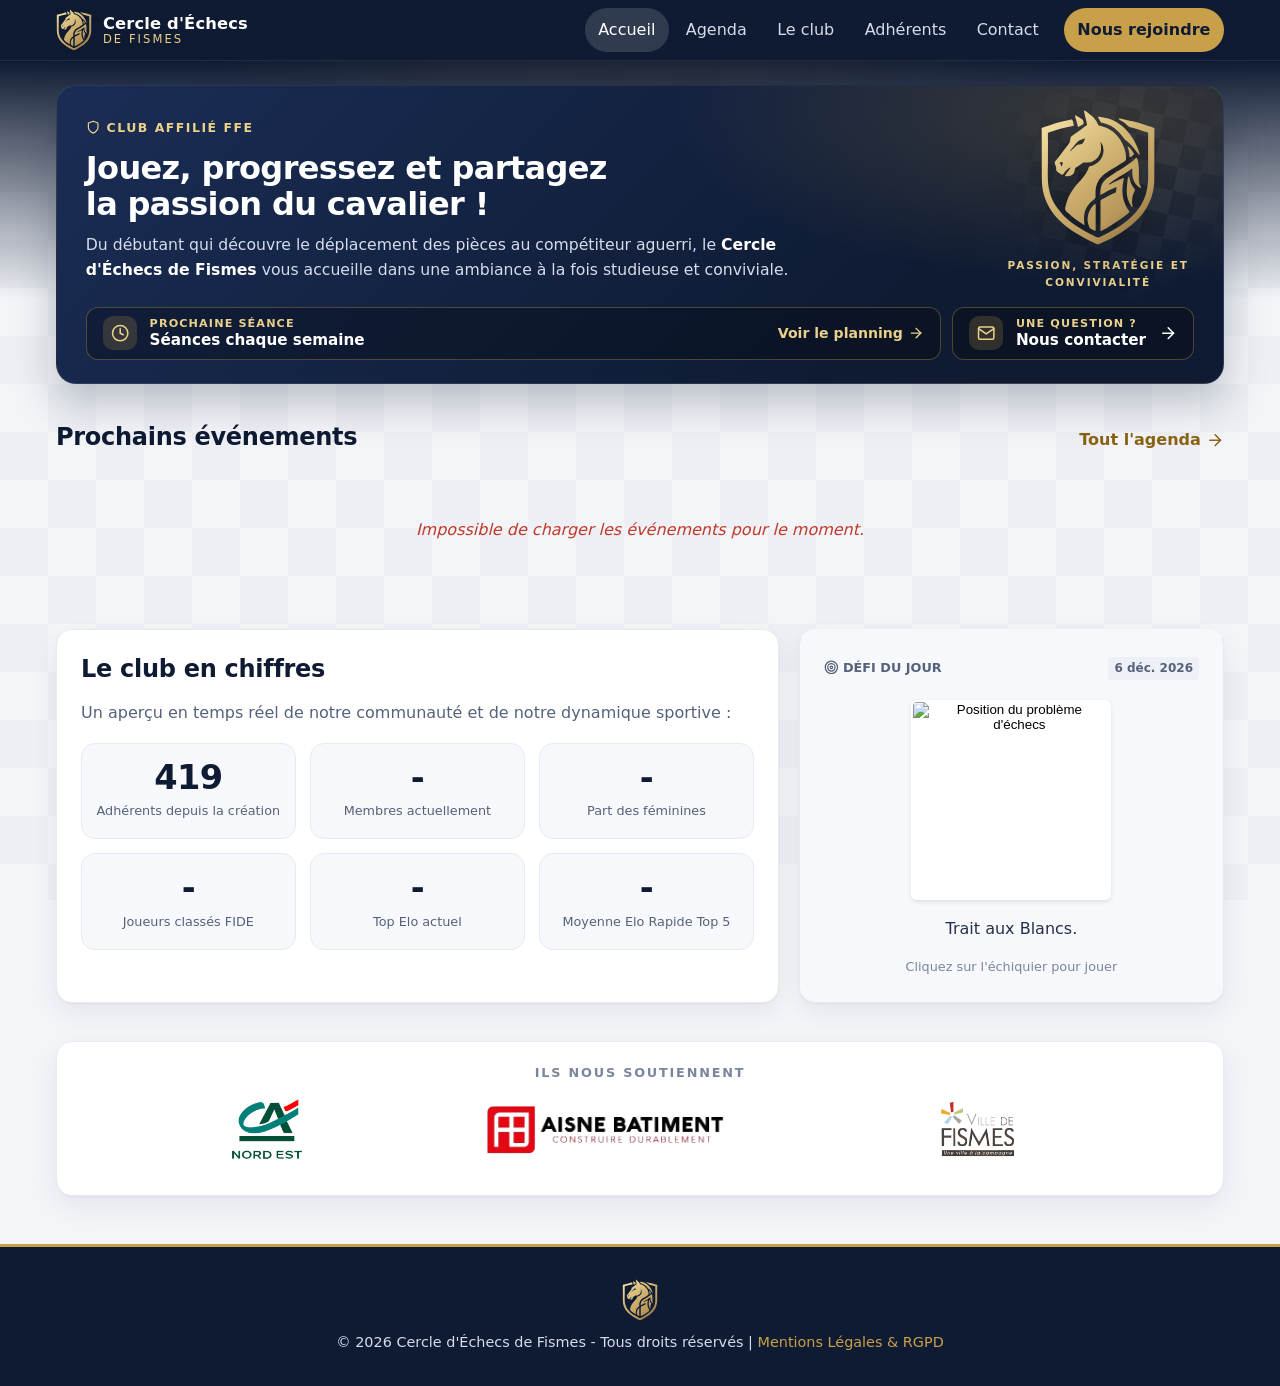
==== commit 0ed71313: "Add files via upload" ====
--- a/v2/index.html
+++ b/v2/index.html
@@ -7,12 +7,11 @@
     <title>Cercle d'Échecs de Fismes - Site Officiel</title>
     <meta name="description" content="Cercle d'Échecs de Fismes, club affilié à la FFE : planning des séances, calendrier des événements, classement des joueurs, galerie photos et contact.">
 
-    <!-- Réseaux sociaux : remplacer VOTRE-DOMAINE par l'adresse définitive du site -->
     <meta property="og:type" content="website">
     <meta property="og:locale" content="fr_FR">
     <meta property="og:title" content="Cercle d'Échecs de Fismes - Site Officiel">
     <meta property="og:description" content="Passion, Stratégie et Convivialité : retrouvez le planning, les événements et les résultats du club.">
-    <meta property="og:image" content="https://VOTRE-DOMAINE/assets/logo-or.png">
+    <meta property="og:image" content="https://c-e-fismes.github.io/v2/assets/logo-or.png">
 
     <!-- Marque la page comme "JavaScript actif" avant l'affichage (évite de voir toutes les sections un instant) -->
     <script src="js/init.js"></script>
@@ -117,43 +116,25 @@
                     <p class="hero-lead">
                         Du débutant qui découvre le déplacement des pièces au compétiteur aguerri, le <strong>Cercle d'Échecs de Fismes</strong> vous accueille dans une ambiance à la fois studieuse et conviviale.
                     </p>
-                    <div class="hero-actions">
-                        <a href="#rejoindre" data-goto="rejoindre" class="btn btn-gold">Nous rejoindre</a>
-                        <a href="#agenda" data-goto="agenda" class="btn btn-ghost">Voir l'agenda <svg class="icon" aria-hidden="true"><use href="#i-arrow"/></svg></a>
-                    </div>
-                    <div id="countdownContainer" class="countdown-box">
-                        <span class="countdown-label"><svg class="icon" aria-hidden="true"><use href="#i-clock"/></svg> À venir :</span>
-                        <span id="countdownTimer" class="countdown-timer-text">Recherche...</span>
-                    </div>
                 </div>
                 <div class="hero-visual">
-                    <img class="hero-logo" src="assets/logo-or.svg" alt="Logo du Cercle d'Échecs de Fismes" width="260" height="305">
+                    <img class="hero-logo" src="assets/logo-or.svg" alt="Logo du Cercle d'Échecs de Fismes" width="130" height="153">
                     <p class="hero-tagline">Passion, Stratégie et Convivialité</p>
                 </div>
-            </div>
-
-            <!-- Infos pratiques : la réponse en 5 secondes -->
-            <div class="info-grid">
-                <div class="info-tile">
-                    <span class="info-icon"><svg class="icon" aria-hidden="true"><use href="#i-pin"/></svg></span>
-                    <h2 class="info-title">Où</h2>
-                    <p>Route nationale (ancien camping), 51170 Fismes</p>
-                </div>
-                <div class="info-tile">
-                    <span class="info-icon"><svg class="icon" aria-hidden="true"><use href="#i-clock"/></svg></span>
-                    <h2 class="info-title">Quand</h2>
-                    <p id="homeNextSession">Séances chaque semaine</p>
-                    <a href="#rejoindre" data-goto="rejoindre#planning" class="info-link">Voir le planning <svg class="icon" aria-hidden="true"><use href="#i-arrow"/></svg></a>
-                </div>
-                <div class="info-tile">
-                    <span class="info-icon"><svg class="icon" aria-hidden="true"><use href="#i-users"/></svg></span>
-                    <h2 class="info-title">Pour qui</h2>
-                    <p>Tout niveau, tout public</p>
-                </div>
-                <div class="info-tile">
-                    <span class="info-icon"><svg class="icon" aria-hidden="true"><use href="#i-phone"/></svg></span>
-                    <h2 class="info-title">Nous joindre</h2>
-                    <p><a href="tel:+33627150251">06 27 15 02 51</a><br><a href="mailto:cercle.echecs.fismes@gmail.com">cercle.echecs.fismes@gmail.com</a></p>
+                <div class="hero-foot">
+                    <div class="hero-box">
+                        <span class="hero-box-icon"><svg class="icon" aria-hidden="true"><use href="#i-clock"/></svg></span>
+                        <div class="hero-box-text">
+                            <span id="homeNextLabel" class="hero-box-label">Prochaine séance</span>
+                            <strong id="homeNextSession">Séances chaque semaine</strong>
+                        </div>
+                        <a href="#rejoindre" data-goto="rejoindre#planning" class="hero-box-link">Voir le planning <svg class="icon" aria-hidden="true"><use href="#i-arrow"/></svg></a>
+                    </div>
+                    <a href="#contact" data-goto="contact" class="hero-box hero-box-contact">
+                        <span class="hero-box-icon"><svg class="icon" aria-hidden="true"><use href="#i-mail"/></svg></span>
+                        <div class="hero-box-text"><span class="hero-box-label">Une question ?</span><strong>Nous contacter</strong></div>
+                        <svg class="icon" aria-hidden="true"><use href="#i-arrow"/></svg>
+                    </a>
                 </div>
             </div>
 
@@ -164,6 +145,18 @@
                     <a href="#agenda" data-goto="agenda" class="block-link">Tout l'agenda <svg class="icon" aria-hidden="true"><use href="#i-arrow"/></svg></a>
                 </div>
                 <div id="homeEvents" class="home-events"><p class="state-message">Chargement des événements...</p></div>
+            </div>
+
+            <!-- Nouvelle gazette : affichée seulement quand un numéro vient d'être ajouté -->
+            <div id="homeGazette" class="gazette-feature" hidden>
+                <span class="gazette-feature-icon"><svg class="icon" aria-hidden="true"><use href="#i-file"/></svg></span>
+                <div class="gazette-feature-text">
+                    <span class="badge badge--new">Nouveau</span>
+                    <strong id="homeGazetteTitle">Gazette du Cavalier Jaune</strong>
+                    <span id="homeGazetteDate" class="gazette-feature-date"></span>
+                </div>
+                <a id="homeGazetteLink" href="#" target="_blank" rel="noopener noreferrer" class="btn btn-small">Lire la gazette</a>
+                <a href="#leclub" data-goto="leclub" class="block-link">Toutes les gazettes <svg class="icon" aria-hidden="true"><use href="#i-arrow"/></svg></a>
             </div>
 
             <!-- Le club en chiffres + défi du jour -->
@@ -195,19 +188,6 @@
                 </div>
             </div>
 
-            <!-- À la une (exemples : seront alimentés par un tableau Google Sheets) -->
-            <div class="block">
-                <div class="block-head">
-                    <h2 class="block-title">À la une</h2>
-                    <a href="#leclub" data-goto="leclub" class="block-link">Toute l'actualité du club <svg class="icon" aria-hidden="true"><use href="#i-arrow"/></svg></a>
-                </div>
-                <div class="news-grid">
-                    <article class="news-card"><span class="news-date">Exemple · 12 nov.</span><h3>Titre de l'actualité</h3><p>Un court résumé de la nouvelle : deux lignes maximum.</p></article>
-                    <article class="news-card"><span class="news-date">Exemple · 05 nov.</span><h3>Titre de l'actualité</h3><p>Un court résumé de la nouvelle : deux lignes maximum.</p></article>
-                    <article class="news-card"><span class="news-date">Exemple · 28 oct.</span><h3>Titre de l'actualité</h3><p>Un court résumé de la nouvelle : deux lignes maximum.</p></article>
-                </div>
-            </div>
-
             <!-- Extrait de la galerie -->
             <div class="block" id="homePhotosBlock" hidden>
                 <div class="block-head">
@@ -225,12 +205,6 @@
                     <a href="https://aisne-batiment.fr/" target="_blank" rel="noopener noreferrer" title="Aisne Bâtiment"><img src="images/partenaires/aisne-batiment.png" alt="Logo Aisne Bâtiment" loading="lazy"></a>
                     <a href="https://www.fismes.fr/" target="_blank" rel="noopener noreferrer" title="Ville de Fismes"><img src="images/partenaires/ville-fismes.png" alt="Logo Ville de Fismes" loading="lazy"></a>
                 </div>
-            </div>
-
-            <!-- Appel à l'action final -->
-            <div class="cta-band">
-                <div><h2>Une question ?</h2><p>Venez nous rencontrer lors d'une séance ou écrivez-nous.</p></div>
-                <a href="#contact" data-goto="contact" class="btn btn-gold">Nous contacter</a>
             </div>
         </section>
 
--- a/v2/style.css
+++ b/v2/style.css
@@ -235,42 +235,40 @@
    4. ACCUEIL
    ================================================================ */
 .hero {
-    position: relative; overflow: hidden; display: grid; grid-template-columns: minmax(0, 1.45fr) minmax(0, 1fr); gap: 2rem; align-items: center;
-    padding: 2.6rem 2.6rem; border-radius: 22px; color: #ffffff; border: 1px solid rgba(255, 255, 255, 0.08);
-    background: radial-gradient(60% 90% at 88% 15%, rgba(201, 160, 74, 0.24), transparent 62%), linear-gradient(135deg, #1A2D55 0%, #0F1B33 72%);
-    box-shadow: 0 24px 60px rgba(15, 27, 51, 0.30);
+    position: relative; overflow: hidden; display: grid; grid-template-columns: minmax(0, 1fr) auto; gap: 0.8rem 2rem; align-items: center;
+    padding: 1.4rem 1.8rem; border-radius: 20px; color: #ffffff; border: 1px solid rgba(255, 255, 255, 0.08);
+    background: radial-gradient(60% 90% at 90% 10%, rgba(201, 160, 74, 0.22), transparent 62%), linear-gradient(135deg, #1A2D55 0%, #0F1B33 72%);
+    box-shadow: 0 18px 44px rgba(15, 27, 51, 0.26);
 }
 .hero::after {
-    content: ""; position: absolute; right: -50px; top: -60px; width: 360px; height: 360px; pointer-events: none; transform: rotate(12deg);
-    background: conic-gradient(rgba(255, 255, 255, 0.06) 25%, transparent 0 50%, rgba(255, 255, 255, 0.06) 0 75%, transparent 0) 0 0 / 60px 60px;
+    content: ""; position: absolute; right: -40px; top: -50px; width: 280px; height: 280px; pointer-events: none; transform: rotate(12deg);
+    background: conic-gradient(rgba(255, 255, 255, 0.06) 25%, transparent 0 50%, rgba(255, 255, 255, 0.06) 0 75%, transparent 0) 0 0 / 48px 48px;
     -webkit-mask-image: radial-gradient(circle, #000 15%, transparent 68%); mask-image: radial-gradient(circle, #000 15%, transparent 68%);
 }
 .hero > * { position: relative; z-index: 1; }
 .hero .eyebrow { color: var(--gold-light); }
-.hero-title { margin: 0.8rem 0 1rem; color: #ffffff; font-size: clamp(1.9rem, 4.2vw, 3rem); line-height: 1.1; font-weight: 800; letter-spacing: -0.025em; }
-.hero-lead { max-width: 44rem; margin: 0; color: #D5DCEB; font-size: 1.08rem; }
+.hero-title { text-wrap: balance; margin: 0.45rem 0 0.55rem; color: #ffffff; font-size: clamp(1.4rem, 2.5vw, 2rem); line-height: 1.15; font-weight: 800; letter-spacing: -0.02em; }
+.hero-lead { max-width: 46rem; margin: 0; color: #D5DCEB; font-size: 0.98rem; }
 .hero-lead strong { color: #ffffff; }
-.hero-actions { display: flex; flex-wrap: wrap; gap: 0.75rem; margin: 1.6rem 0 1.3rem; }
-.hero-actions .btn { margin-top: 0; padding: 0.7rem 1.4rem; }
 .hero-visual { display: flex; flex-direction: column; align-items: center; text-align: center; }
-.hero-logo { width: min(100%, 250px); height: auto; filter: drop-shadow(0 18px 30px rgba(0, 0, 0, 0.4)); }
-.hero-tagline { margin: 1.1rem 0 0; color: var(--gold-light); font-size: 0.78rem; font-weight: 600; letter-spacing: 0.22em; text-transform: uppercase; }
-
-.countdown-box { display: inline-flex; align-items: center; gap: 0.75rem; max-width: 100%; min-width: 0; padding: 0.55rem 1rem; background: rgba(0, 0, 0, 0.25); border: 1px solid rgba(201, 160, 74, 0.35); border-radius: 12px; }
-.countdown-label { font-size: 0.85rem; font-weight: 700; color: var(--gold-light); white-space: nowrap; }
-.countdown-timer-text { min-width: 0; font-size: 0.92rem; font-weight: 500; color: #ffffff; white-space: nowrap; overflow: hidden; text-overflow: ellipsis; }
-.countdown-link { color: var(--gold-light); text-decoration: underline; }
-
-/* Infos pratiques */
-.info-grid { display: grid; grid-template-columns: repeat(auto-fit, minmax(220px, 1fr)); gap: 1rem; margin: 1.25rem 0 0; }
-.info-tile { background: var(--surface); border: 1px solid var(--border-soft); border-radius: var(--radius); padding: 1.1rem 1.2rem; box-shadow: var(--shadow); }
-.info-icon { display: inline-grid; place-items: center; width: 42px; height: 42px; margin-bottom: 0.6rem; border-radius: 12px; background: var(--tint-strong); color: var(--accent-ink); }
-.info-icon .icon { width: 1.35rem; height: 1.35rem; }
-.info-title { margin: 0 0 0.25rem; font-size: 1.05rem; }
-.info-tile p { margin: 0; color: var(--text-muted); font-size: 0.95rem; }
-.info-tile a { color: var(--ink); overflow-wrap: anywhere; font-size: 0.9rem; }
-.info-link { display: inline-flex; align-items: center; gap: 0.3rem; margin-top: 0.4rem; color: var(--accent-ink) !important; font-weight: 600; font-size: 0.9rem; text-decoration: none; }
-.info-link:hover { text-decoration: underline; }
+.hero-logo { width: 118px; height: auto; filter: drop-shadow(0 12px 20px rgba(0, 0, 0, 0.4)); }
+.hero-tagline { margin: 0.6rem 0 0; max-width: 12rem; color: var(--gold-light); font-size: 0.66rem; font-weight: 600; letter-spacing: 0.18em; text-transform: uppercase; }
+
+/* Pied du bandeau : prochaine séance + contact rapide */
+.hero-foot { grid-column: 1 / -1; display: flex; flex-wrap: wrap; gap: 0.7rem; margin-top: 0.2rem; }
+.hero-box {
+    display: flex; align-items: center; gap: 0.8rem; min-width: 0; padding: 0.55rem 1rem; color: #ffffff; text-decoration: none;
+    background: rgba(0, 0, 0, 0.26); border: 1px solid rgba(201, 160, 74, 0.35); border-radius: 12px;
+    transition: background 0.2s ease, border-color 0.2s ease;
+}
+.hero-box:first-child { flex: 1 1 380px; }
+a.hero-box:hover { background: rgba(255, 255, 255, 0.1); border-color: var(--accent); }
+.hero-box-icon { display: grid; place-items: center; flex-shrink: 0; width: 34px; height: 34px; border-radius: 10px; background: rgba(201, 160, 74, 0.2); color: var(--gold-light); }
+.hero-box-text { display: flex; flex-direction: column; min-width: 0; line-height: 1.25; }
+.hero-box-label { font-size: 0.7rem; font-weight: 700; letter-spacing: 0.1em; text-transform: uppercase; color: var(--gold-light); }
+.hero-box-text strong { font-size: 0.95rem; font-weight: 600; overflow-wrap: anywhere; }
+.hero-box-link { display: inline-flex; align-items: center; gap: 0.3rem; margin-left: auto; padding-left: 0.5rem; color: var(--gold-light); font-size: 0.88rem; font-weight: 600; text-decoration: none; white-space: nowrap; }
+.hero-box-link:hover { text-decoration: underline; }
 
 /* Blocs de page */
 .block { margin: 2.4rem 0 0; }
@@ -280,20 +278,35 @@
 .block-link:hover { text-decoration: underline; }
 
 /* Prochains événements */
-.home-events { display: grid; grid-template-columns: repeat(auto-fit, minmax(250px, 1fr)); gap: 1rem; }
+.home-events { display: grid; grid-template-columns: repeat(auto-fit, minmax(300px, 1fr)); gap: 1rem; }
 .he-card {
-    display: flex; gap: 0.9rem; padding: 1rem; background: var(--surface); border: 1px solid var(--border-soft); border-radius: var(--radius);
+    container-type: inline-size; display: flex; gap: 0.9rem; padding: 1rem; background: var(--surface); border: 1px solid var(--border-soft); border-radius: var(--radius);
     box-shadow: var(--shadow); color: inherit; text-decoration: none; transition: transform 0.2s ease, box-shadow 0.2s ease, border-color 0.2s ease;
 }
 .he-card:hover { transform: translateY(-3px); border-color: var(--accent); box-shadow: 0 14px 34px rgba(15, 27, 51, 0.12); }
 .he-date { flex-shrink: 0; width: 56px; padding: 0.45rem 0.2rem; text-align: center; line-height: 1.05; background: var(--primary); color: #ffffff; border-radius: 12px; align-self: flex-start; }
 .he-day { display: block; font-size: 1.5rem; font-weight: 800; }
 .he-month { display: block; font-size: 0.68rem; letter-spacing: 0.12em; text-transform: uppercase; color: var(--gold-light); }
-.he-body { min-width: 0; }
+.he-body { flex: 1; min-width: 0; }
 .he-body h3 { margin: 0 0 0.3rem; font-size: 1.02rem; overflow-wrap: anywhere; }
 .he-meta { display: flex; flex-direction: column; gap: 0.15rem; font-size: 0.86rem; color: var(--text-muted); }
 .he-meta .icon { color: var(--accent-ink); }
 .he-card .badge { margin-bottom: 0.35rem; }
+.he-poster { flex-shrink: 0; align-self: stretch; width: 62px; margin: -0.3rem -0.2rem -0.3rem 0; object-fit: cover; object-position: top; border: 1px solid var(--border-soft); border-radius: 8px; }
+/* cartes étroites (tablette, mobile) : pas de miniature, le texte passe avant */
+@container (max-width: 330px) { .he-poster { display: none; } }
+
+/* Nouvelle gazette (affichée seulement quand un numéro vient d'être ajouté) */
+.gazette-feature {
+    display: flex; flex-wrap: wrap; align-items: center; gap: 0.8rem 1.1rem; margin-top: 1.4rem; padding: 0.9rem 1.2rem;
+    background: var(--tint); border: 1px solid var(--accent); border-radius: var(--radius);
+}
+.gazette-feature-icon { display: grid; place-items: center; width: 42px; height: 42px; border-radius: 12px; background: var(--tint-strong); color: var(--accent-ink); }
+.gazette-feature-icon .icon { width: 1.35rem; height: 1.35rem; }
+.gazette-feature-text { display: flex; flex: 1 1 260px; flex-wrap: wrap; align-items: center; gap: 0.2rem 0.7rem; min-width: 0; color: var(--ink); }
+.gazette-feature-text .badge { margin-left: 0; }
+.gazette-feature-date { color: var(--text-muted); font-size: 0.9rem; }
+.gazette-feature .btn { margin-top: 0; }
 
 /* Chiffres + défi */
 .home-duo { display: grid; grid-template-columns: minmax(0, 1.7fr) minmax(0, 1fr); gap: 1.25rem; margin-top: 2.4rem; align-items: stretch; }
@@ -305,12 +318,6 @@
 .stat-label { display: block; margin-top: 0.3rem; font-size: 0.8rem; color: var(--text-muted); }
 .accent-bold { font-weight: bold; color: var(--accent-ink); }
 
-/* À la une */
-.news-grid { display: grid; grid-template-columns: repeat(auto-fit, minmax(240px, 1fr)); gap: 1rem; }
-.news-card { padding: 1.1rem 1.2rem; background: var(--surface); border: 1px solid var(--border-soft); border-top: 3px solid var(--accent); border-radius: var(--radius); box-shadow: var(--shadow); }
-.news-card h3 { margin: 0.25rem 0 0.35rem; font-size: 1.05rem; }
-.news-card p { margin: 0; color: var(--text-muted); font-size: 0.93rem; }
-.news-date { font-size: 0.75rem; font-weight: 700; letter-spacing: 0.1em; text-transform: uppercase; color: var(--accent-ink); }
 
 /* Extrait de la galerie */
 .home-photos { display: grid; grid-template-columns: repeat(4, minmax(0, 1fr)); gap: 0.75rem; }
@@ -319,19 +326,11 @@
 .home-photo:hover img { transform: scale(1.06); }
 
 /* Partenaires + appel à l'action */
-.partners-strip { padding: 1.2rem 1.5rem; background: var(--surface); border: 1px solid var(--border-soft); border-radius: var(--radius); box-shadow: var(--shadow); }
+.partners-strip { padding: 1.4rem 1.5rem; background: var(--surface); border: 1px solid var(--border-soft); border-radius: var(--radius); box-shadow: var(--shadow); }
 .strip-title { margin: 0 0 0.8rem; font-size: 0.8rem; font-weight: 700; letter-spacing: 0.14em; text-transform: uppercase; color: var(--text-faint); text-align: center; }
-.strip-logos { display: flex; flex-wrap: wrap; align-items: center; justify-content: center; gap: 1.2rem 2.5rem; }
-.strip-logos img { height: 46px; width: auto; max-width: 160px; object-fit: contain; filter: grayscale(100%); opacity: 0.75; transition: filter 0.2s ease, opacity 0.2s ease; }
-.strip-logos a:hover img { filter: none; opacity: 1; }
-.cta-band {
-    display: flex; flex-wrap: wrap; align-items: center; justify-content: space-between; gap: 1rem 2rem; margin-top: 2.4rem; padding: 1.8rem 2rem; color: #ffffff;
-    background: radial-gradient(50% 120% at 100% 0%, rgba(201, 160, 74, 0.28), transparent 60%), linear-gradient(135deg, #1A2D55, #0F1B33);
-    border-radius: 20px; border: 1px solid rgba(255, 255, 255, 0.08);
-}
-.cta-band h2 { margin: 0 0 0.2rem; color: #ffffff; font-size: 1.5rem; }
-.cta-band p { margin: 0; color: #D5DCEB; }
-.cta-band .btn { margin-top: 0; }
+.strip-logos { display: flex; flex-wrap: wrap; align-items: center; justify-content: space-evenly; gap: 1.2rem 2rem; }
+.strip-logos img { height: 72px; width: auto; max-width: 240px; object-fit: contain; transition: transform 0.2s ease; }
+.strip-logos a:hover img { transform: scale(1.05); }
 
 /* ----- Défi du jour (carte) ----- */
 .card.puzzle-card { display: flex; flex-direction: column; justify-content: space-between; background: var(--surface-3); border-top: 4px solid var(--card-line); }
@@ -457,18 +456,18 @@
 .events-filter-flex { display: flex; align-items: center; flex-wrap: wrap; gap: 1.5rem; }
 #eventsGrid { grid-template-columns: 1fr; gap: 1rem; margin-top: 0; }
 
-.event-card { transition: box-shadow 0.4s ease, opacity 0.3s ease; }
-.event-card.is-past { opacity: 0.65; }
+/* Carte d'événement : contenu à gauche, affiche à droite sur toute la hauteur */
+.card.event-card { padding: 0; overflow: hidden; transition: box-shadow 0.4s ease; }
 .event-card.is-flash { box-shadow: 0 0 15px var(--accent); }
-.event-content-flex { display: flex; align-items: flex-start; gap: 1.5rem; }
-.event-info-col { flex: 2; min-width: 0; }
+.event-card.has-poster { display: grid; grid-template-columns: minmax(0, 1fr) 150px; }
+.event-main { min-width: 0; padding: 1.4rem 1.5rem; }
 .event-info-col p { margin: 0.3rem 0; }
 .event-heading { display: flex; flex-wrap: wrap; align-items: center; gap: 0.5rem; margin: 0 0 0.75rem; font-size: 1.17rem; }
 .event-title-text { margin-left: 0.25rem; font-weight: bold; color: var(--ink); }
-.event-poster-col { flex: 1; text-align: right; }
-.poster-btn { padding: 0; background: none; border: 0; cursor: zoom-in; }
-.event-poster-thumb { max-width: 100px; border: 1px solid var(--border); border-radius: 4px; transition: transform 0.2s ease, box-shadow 0.2s ease; }
-.poster-btn:hover .event-poster-thumb { transform: scale(1.03); box-shadow: 0 4px 8px rgba(0, 0, 0, 0.15); }
+.event-poster-col { position: relative; min-height: 100%; background: var(--surface-2); border-left: 1px solid var(--border-soft); }
+.poster-btn { display: block; width: 100%; height: 100%; padding: 0; background: none; border: 0; cursor: zoom-in; }
+.event-poster-thumb { display: block; width: 100%; height: 100%; object-fit: cover; object-position: top center; transition: transform 0.3s ease; }
+.poster-btn:hover .event-poster-thumb { transform: scale(1.04); }
 .event-actions { margin-top: 0.75rem; }
 .event-comment-text { margin: 0.75rem 0 0; color: var(--text-muted); font-style: italic; }
 
@@ -751,16 +750,37 @@
 
 @media (max-width: 850px) {
     .events-main-grid { grid-template-columns: minmax(0, 1fr); gap: 1rem; }
-    .hero { grid-template-columns: minmax(0, 1fr); padding: 1.8rem 1.4rem; }
-    .hero-visual { order: -1; flex-direction: row; gap: 1rem; justify-content: flex-start; text-align: left; }
-    .hero-logo { width: 84px; }
-    .hero-tagline { margin: 0; font-size: 0.7rem; }
-    .home-duo, .why-grid { grid-template-columns: minmax(0, 1fr); }
-    .calendar-toggle { display: inline-flex; }
-    .calendar-card-sidebar { display: none; position: static; margin-bottom: 1rem; }
+    .hero { grid-template-columns: minmax(0, 1fr); padding: 0.9rem 1.1rem 1rem; gap: 0.35rem; }
+    .hero-visual { order: -1; flex-direction: row; gap: 0.8rem; justify-content: flex-start; text-align: left; }
+    .hero-logo { width: 46px; filter: drop-shadow(0 6px 10px rgba(0, 0, 0, 0.4)); }
+    .hero-tagline { margin: 0; max-width: none; font-size: 0.62rem; }
+    .hero-title { margin: 0.25rem 0 0.35rem; font-size: clamp(1.25rem, 3.4vw, 1.5rem); }
+    .hero-lead { font-size: 0.92rem; line-height: 1.5; }
+    .hero-foot { gap: 0.5rem; margin-top: 0.3rem; }
+    .hero-box { padding: 0.45rem 0.8rem; gap: 0.6rem; }
+    .hero-box-icon { width: 30px; height: 30px; }
+    .why-grid { grid-template-columns: minmax(0, 1fr); }
+    .home-duo { align-items: start; }
+    /* la colonne de gauche "se dissout" pour pouvoir intercaler le calendrier sous le bouton */
+    .events-main-grid > div:first-child { display: contents; }
+    .events-header-flex { order: 1; margin-bottom: 0; }
+    .calendar-toggle { display: inline-flex; order: 2; justify-self: start; margin: 0; }
+    .calendar-card-sidebar { display: none; order: 3; position: static; }
     .calendar-card-sidebar.is-open { display: block; }
+    #eventsGrid { order: 4; }
+    #eventsEmpty { order: 5; }
     .doc-item { flex-wrap: wrap; }
     .doc-actions { width: 100%; padding-left: 2.5rem; }
+}
+
+@media (max-width: 700px) {
+    .home-duo { grid-template-columns: minmax(0, 1fr); }
+    /* carte du défi en ligne : échiquier à gauche, texte à droite (évite de grands vides) */
+    .home-duo .puzzle-card { display: grid; grid-template-columns: 200px minmax(0, 1fr); grid-template-areas: "board head" "board hint"; gap: 0.3rem 1.2rem; align-content: center; }
+    .home-duo .puzzle-header { grid-area: head; flex-direction: column; align-items: flex-start; gap: 0.5rem; margin: 0; align-self: end; }
+    .home-duo .puzzle-board-container { grid-area: board; margin: 0; }
+    .home-duo .puzzle-hint { grid-area: hint; margin: 0; text-align: left; align-self: start; }
+    .home-duo .puzzle-text { grid-area: hint; }
 }
 
 @media (max-width: 768px) {
@@ -772,9 +792,7 @@
     .block-title { font-size: 1.3rem; }
     .stats-grid { grid-template-columns: repeat(2, minmax(0, 1fr)); }
     .home-photos { grid-template-columns: repeat(2, minmax(0, 1fr)); }
-    .countdown-box { width: 100%; }
-    .cta-band { padding: 1.4rem; }
-    th, td { padding: 8px 10px; font-size: 0.85rem; }
+            th, td { padding: 8px 10px; font-size: 0.85rem; }
     .stat-box { padding: 0.75rem; }
     .panel { padding: 0.9rem 1rem; }
     /* Tableau des membres : la colonne "Nom" reste visible pendant le défilement horizontal */
@@ -792,9 +810,16 @@
 }
 
 @media (max-width: 550px) {
-    .event-content-flex { flex-direction: column-reverse; gap: 1rem; }
-    .event-poster-col { text-align: left; }
-    .event-poster-thumb { max-width: 100%; max-height: 200px; }
+    .event-card.has-poster { grid-template-columns: minmax(0, 1fr); }
+    .event-poster-col { order: -1; min-height: 0; border-left: 0; border-bottom: 1px solid var(--border-soft); }
+    .poster-btn { height: auto; }
+    .event-poster-thumb { height: auto; max-height: 220px; }
+}
+
+@media (max-width: 480px) {
+    .home-duo .puzzle-card { display: flex; flex-direction: column; align-items: center; }
+    .home-duo .puzzle-header { flex-direction: row; align-self: stretch; justify-content: space-between; }
+    .home-duo .puzzle-hint { text-align: center; }
 }
 
 @media (max-width: 400px) {
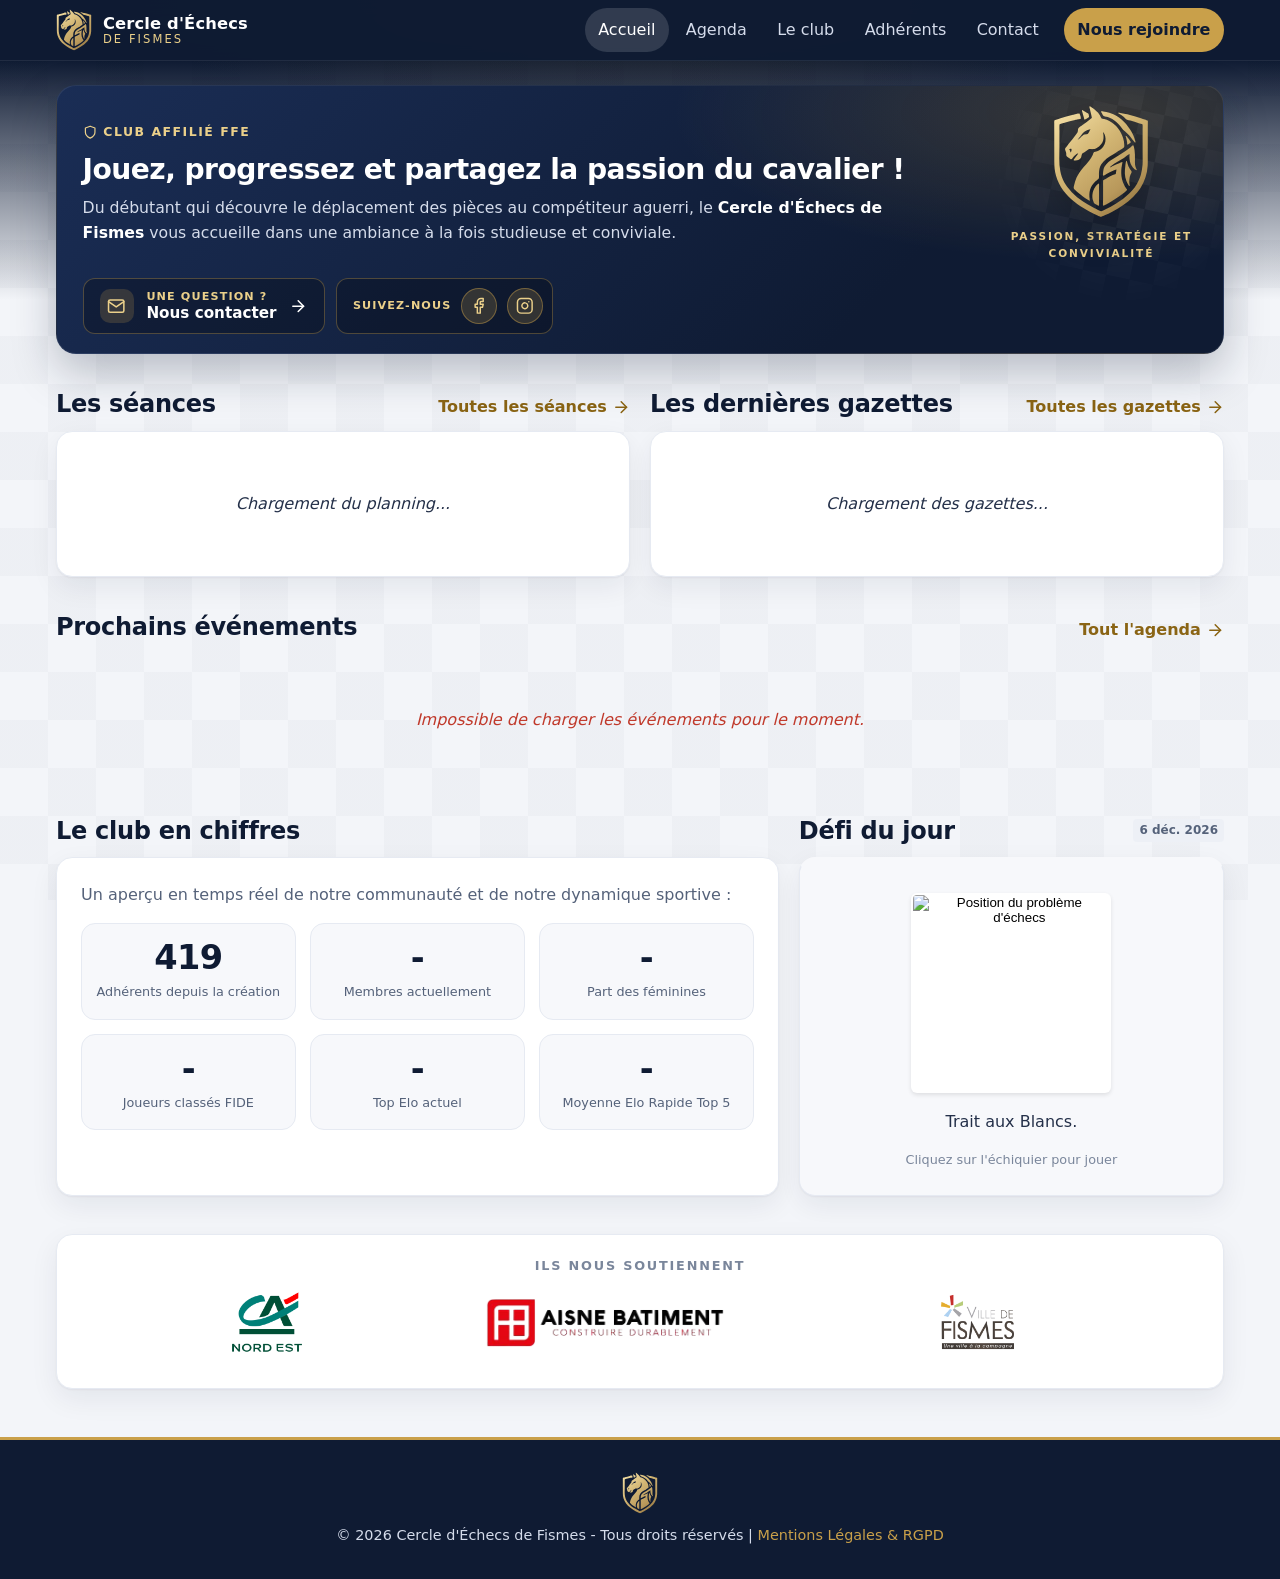
==== commit 4fd91f8e: "Add files via upload" ====
--- a/v2/index.html
+++ b/v2/index.html
@@ -7,11 +7,12 @@
     <title>Cercle d'Échecs de Fismes - Site Officiel</title>
     <meta name="description" content="Cercle d'Échecs de Fismes, club affilié à la FFE : planning des séances, calendrier des événements, classement des joueurs, galerie photos et contact.">
 
+    <!-- Réseaux sociaux : remplacer VOTRE-DOMAINE par l'adresse définitive du site -->
     <meta property="og:type" content="website">
     <meta property="og:locale" content="fr_FR">
     <meta property="og:title" content="Cercle d'Échecs de Fismes - Site Officiel">
     <meta property="og:description" content="Passion, Stratégie et Convivialité : retrouvez le planning, les événements et les résultats du club.">
-    <meta property="og:image" content="https://c-e-fismes.github.io/v2/assets/logo-or.png">
+    <meta property="og:image" content="https://VOTRE-DOMAINE/assets/logo-or.png">
 
     <!-- Marque la page comme "JavaScript actif" avant l'affichage (évite de voir toutes les sections un instant) -->
     <script src="js/init.js"></script>
@@ -75,6 +76,8 @@
         <symbol id="i-link" viewBox="0 0 24 24"><path d="M10 13a5 5 0 0 0 7.54.54l3-3a5 5 0 0 0-7.07-7.07l-1.72 1.71"/><path d="M14 11a5 5 0 0 0-7.54-.54l-3 3a5 5 0 0 0 7.07 7.07l1.71-1.71"/></symbol>
         <symbol id="i-chevron" viewBox="0 0 24 24"><polyline points="6 9 12 15 18 9"/></symbol>
         <symbol id="i-search" viewBox="0 0 24 24"><circle cx="11" cy="11" r="8"/><line x1="21" y1="21" x2="16.65" y2="16.65"/></symbol>
+        <symbol id="i-facebook" viewBox="0 0 24 24"><path d="M18 2h-3a5 5 0 0 0-5 5v3H7v4h3v8h4v-8h3l1-4h-4V7a1 1 0 0 1 1-1h3z"/></symbol>
+        <symbol id="i-instagram" viewBox="0 0 24 24"><rect x="2" y="2" width="20" height="20" rx="5" ry="5"/><path d="M16 11.37A4 4 0 1 1 12.63 8 4 4 0 0 1 16 11.37z"/><line x1="17.5" y1="6.5" x2="17.51" y2="6.5"/></symbol>
         <symbol id="i-sun" viewBox="0 0 24 24"><circle cx="12" cy="12" r="5"/><line x1="12" y1="1" x2="12" y2="3"/><line x1="12" y1="21" x2="12" y2="23"/><line x1="4.22" y1="4.22" x2="5.64" y2="5.64"/><line x1="18.36" y1="18.36" x2="19.78" y2="19.78"/><line x1="1" y1="12" x2="3" y2="12"/><line x1="21" y1="12" x2="23" y2="12"/><line x1="4.22" y1="19.78" x2="5.64" y2="18.36"/><line x1="18.36" y1="5.64" x2="19.78" y2="4.22"/></symbol>
     </svg>
 
@@ -122,20 +125,35 @@
                     <p class="hero-tagline">Passion, Stratégie et Convivialité</p>
                 </div>
                 <div class="hero-foot">
-                    <div class="hero-box">
-                        <span class="hero-box-icon"><svg class="icon" aria-hidden="true"><use href="#i-clock"/></svg></span>
-                        <div class="hero-box-text">
-                            <span id="homeNextLabel" class="hero-box-label">Prochaine séance</span>
-                            <strong id="homeNextSession">Séances chaque semaine</strong>
-                        </div>
-                        <a href="#rejoindre" data-goto="rejoindre#planning" class="hero-box-link">Voir le planning <svg class="icon" aria-hidden="true"><use href="#i-arrow"/></svg></a>
-                    </div>
                     <a href="#contact" data-goto="contact" class="hero-box hero-box-contact">
                         <span class="hero-box-icon"><svg class="icon" aria-hidden="true"><use href="#i-mail"/></svg></span>
                         <div class="hero-box-text"><span class="hero-box-label">Une question ?</span><strong>Nous contacter</strong></div>
                         <svg class="icon" aria-hidden="true"><use href="#i-arrow"/></svg>
                     </a>
-                </div>
+                    <div class="hero-box hero-social">
+                        <span class="hero-box-label">Suivez-nous</span>
+                        <a class="social-btn" href="https://www.facebook.com/p/Cercle-dEchecs-de-Fismes-61559241561957/" target="_blank" rel="noopener noreferrer" aria-label="Facebook du club (nouvel onglet)" title="Facebook"><svg class="icon" aria-hidden="true"><use href="#i-facebook"/></svg></a>
+                        <a class="social-btn" href="https://www.instagram.com/grandestechecs/" target="_blank" rel="noopener noreferrer" aria-label="Instagram du club (nouvel onglet)" title="Instagram"><svg class="icon" aria-hidden="true"><use href="#i-instagram"/></svg></a>
+                    </div>
+                </div>
+            </div>
+
+            <!-- Séances | Dernières gazettes -->
+            <div class="duo-grid">
+                <section class="duo-col" aria-labelledby="homeSessionsTitle">
+                    <div class="block-head">
+                        <h2 id="homeSessionsTitle" class="block-title">Les séances</h2>
+                        <a href="#rejoindre" data-goto="rejoindre#planning" class="block-link">Toutes les séances <svg class="icon" aria-hidden="true"><use href="#i-arrow"/></svg></a>
+                    </div>
+                    <div class="card duo-card"><div id="homeSessions"><p class="state-message">Chargement du planning...</p></div></div>
+                </section>
+                <section id="homeGazettesBlock" class="duo-col" aria-labelledby="homeGazettesTitle">
+                    <div class="block-head">
+                        <h2 id="homeGazettesTitle" class="block-title">Les dernières gazettes</h2>
+                        <a href="#leclub" data-goto="leclub#gazettes" class="block-link">Toutes les gazettes <svg class="icon" aria-hidden="true"><use href="#i-arrow"/></svg></a>
+                    </div>
+                    <div class="card duo-card"><div id="homeGazettes"><p class="state-message">Chargement des gazettes...</p></div></div>
+                </section>
             </div>
 
             <!-- Prochains événements -->
@@ -147,24 +165,13 @@
                 <div id="homeEvents" class="home-events"><p class="state-message">Chargement des événements...</p></div>
             </div>
 
-            <!-- Nouvelle gazette : affichée seulement quand un numéro vient d'être ajouté -->
-            <div id="homeGazette" class="gazette-feature" hidden>
-                <span class="gazette-feature-icon"><svg class="icon" aria-hidden="true"><use href="#i-file"/></svg></span>
-                <div class="gazette-feature-text">
-                    <span class="badge badge--new">Nouveau</span>
-                    <strong id="homeGazetteTitle">Gazette du Cavalier Jaune</strong>
-                    <span id="homeGazetteDate" class="gazette-feature-date"></span>
-                </div>
-                <a id="homeGazetteLink" href="#" target="_blank" rel="noopener noreferrer" class="btn btn-small">Lire la gazette</a>
-                <a href="#leclub" data-goto="leclub" class="block-link">Toutes les gazettes <svg class="icon" aria-hidden="true"><use href="#i-arrow"/></svg></a>
-            </div>
-
-            <!-- Le club en chiffres + défi du jour -->
-            <div class="home-duo">
-                <div class="card">
-                    <h2 class="block-title">Le club en chiffres</h2>
-                    <p class="muted">Un aperçu en temps réel de notre communauté et de notre dynamique sportive :</p>
-                    <div class="stats-grid">
+            <!-- Le club en chiffres | Défi du jour -->
+            <div class="duo-grid duo-grid-stats">
+                <section class="duo-col" aria-labelledby="homeStatsTitle">
+                    <div class="block-head"><h2 id="homeStatsTitle" class="block-title">Le club en chiffres</h2></div>
+                    <div class="card duo-card">
+                        <p class="muted stats-intro">Un aperçu en temps réel de notre communauté et de notre dynamique sportive :</p>
+                        <div class="stats-grid">
                     <div class="stat-tile"><span class="stat-num accent-bold">419</span><span class="stat-label">Adhérents depuis la création</span></div>
                     <div class="stat-tile"><span id="stat-total-membres" class="stat-num accent-bold">-</span><span class="stat-label">Membres actuellement</span></div>
                     <div class="stat-tile"><span id="stat-feminines" class="stat-num accent-bold">-</span><span class="stat-label">Part des féminines</span></div>
@@ -172,20 +179,23 @@
                     <div class="stat-tile"><span id="stat-top-elo" class="stat-num accent-bold">-</span><span class="stat-label">Top Elo actuel</span></div>
                     <div class="stat-tile"><span id="stat-niveau-moyen" class="stat-num accent-bold">-</span><span class="stat-label">Moyenne Elo Rapide Top 5</span></div>
                 </div>
-                </div>
-                <div class="card puzzle-card">
-                    <div class="puzzle-header">
-                        <span class="puzzle-tag"><svg class="icon" aria-hidden="true"><use href="#i-target"/></svg> Défi du jour</span>
+                    </div>
+                </section>
+                <section class="duo-col" aria-labelledby="homePuzzleTitle">
+                    <div class="block-head">
+                        <h2 id="homePuzzleTitle" class="block-title">Défi du jour</h2>
                         <span id="puzzleDateNum" class="puzzle-week">Aujourd'hui</span>
                     </div>
-                    <div class="puzzle-board-container">
-                        <button type="button" id="puzzleBoardBtn" class="puzzle-board-btn" title="Cliquez pour jouer" aria-label="Jouer le défi du jour : ouvrir l'échiquier">
-                            <img id="puzzleImg" alt="Position du problème d'échecs" class="puzzle-board-img" width="200" height="200">
-                        </button>
-                    </div>
-                    <p id="puzzleDesc" class="puzzle-text" hidden></p>
-                    <p class="puzzle-hint">Cliquez sur l'échiquier pour jouer</p>
-                </div>
+                    <div class="card duo-card puzzle-card">
+                        <div class="puzzle-board-container">
+                            <button type="button" id="puzzleBoardBtn" class="puzzle-board-btn" title="Cliquez pour jouer" aria-label="Jouer le défi du jour : ouvrir l'échiquier">
+                                <img id="puzzleImg" alt="Position du problème d'échecs" class="puzzle-board-img" width="200" height="200">
+                            </button>
+                        </div>
+                        <p id="puzzleDesc" class="puzzle-text" hidden></p>
+                        <p class="puzzle-hint">Cliquez sur l'échiquier pour jouer</p>
+                    </div>
+                </section>
             </div>
 
             <!-- Extrait de la galerie -->
@@ -443,7 +453,7 @@
             </div>
 
             <div class="two-col">
-                                <div class="card">
+                                <div class="card" id="gazettes">
                     <h3><svg class="icon" aria-hidden="true"><use href="#i-file"/></svg> Actualités</h3>
                     <p>Suivez les aventures du club au quotidien sur nos réseaux officiels :</p>
                     <div class="social-container">
--- a/v2/style.css
+++ b/v2/style.css
@@ -236,7 +236,7 @@
    ================================================================ */
 .hero {
     position: relative; overflow: hidden; display: grid; grid-template-columns: minmax(0, 1fr) auto; gap: 0.8rem 2rem; align-items: center;
-    padding: 1.4rem 1.8rem; border-radius: 20px; color: #ffffff; border: 1px solid rgba(255, 255, 255, 0.08);
+    padding: 1.1rem 1.6rem 1.2rem; border-radius: 20px; color: #ffffff; border: 1px solid rgba(255, 255, 255, 0.08);
     background: radial-gradient(60% 90% at 90% 10%, rgba(201, 160, 74, 0.22), transparent 62%), linear-gradient(135deg, #1A2D55 0%, #0F1B33 72%);
     box-shadow: 0 18px 44px rgba(15, 27, 51, 0.26);
 }
@@ -247,11 +247,11 @@
 }
 .hero > * { position: relative; z-index: 1; }
 .hero .eyebrow { color: var(--gold-light); }
-.hero-title { text-wrap: balance; margin: 0.45rem 0 0.55rem; color: #ffffff; font-size: clamp(1.4rem, 2.5vw, 2rem); line-height: 1.15; font-weight: 800; letter-spacing: -0.02em; }
-.hero-lead { max-width: 46rem; margin: 0; color: #D5DCEB; font-size: 0.98rem; }
+.hero-title { text-wrap: balance; margin: 0.45rem 0 0.55rem; color: #ffffff; font-size: clamp(1.35rem, 2.2vw, 1.8rem); line-height: 1.15; font-weight: 800; letter-spacing: -0.02em; }
+.hero-lead { max-width: 52rem; margin: 0; color: #D5DCEB; font-size: 0.98rem; }
 .hero-lead strong { color: #ffffff; }
 .hero-visual { display: flex; flex-direction: column; align-items: center; text-align: center; }
-.hero-logo { width: 118px; height: auto; filter: drop-shadow(0 12px 20px rgba(0, 0, 0, 0.4)); }
+.hero-logo { width: 98px; height: auto; filter: drop-shadow(0 12px 20px rgba(0, 0, 0, 0.4)); }
 .hero-tagline { margin: 0.6rem 0 0; max-width: 12rem; color: var(--gold-light); font-size: 0.66rem; font-weight: 600; letter-spacing: 0.18em; text-transform: uppercase; }
 
 /* Pied du bandeau : prochaine séance + contact rapide */
@@ -261,14 +261,17 @@
     background: rgba(0, 0, 0, 0.26); border: 1px solid rgba(201, 160, 74, 0.35); border-radius: 12px;
     transition: background 0.2s ease, border-color 0.2s ease;
 }
-.hero-box:first-child { flex: 1 1 380px; }
+/* Réseaux sociaux dans le bandeau */
+.hero-social { gap: 0.6rem; padding-right: 0.6rem; }
+.social-btn { display: grid; place-items: center; width: 36px; height: 36px; border-radius: 50%; background: rgba(201, 160, 74, 0.2); border: 1px solid rgba(201, 160, 74, 0.45); color: var(--gold-light); transition: background 0.2s ease, color 0.2s ease, transform 0.15s ease; }
+.social-btn .icon { width: 1.1rem; height: 1.1rem; }
+.social-btn:hover { background: var(--accent); color: var(--on-accent); transform: translateY(-2px); }
+.social-btn:focus-visible { outline-color: #ffffff; }
 a.hero-box:hover { background: rgba(255, 255, 255, 0.1); border-color: var(--accent); }
 .hero-box-icon { display: grid; place-items: center; flex-shrink: 0; width: 34px; height: 34px; border-radius: 10px; background: rgba(201, 160, 74, 0.2); color: var(--gold-light); }
 .hero-box-text { display: flex; flex-direction: column; min-width: 0; line-height: 1.25; }
 .hero-box-label { font-size: 0.7rem; font-weight: 700; letter-spacing: 0.1em; text-transform: uppercase; color: var(--gold-light); }
 .hero-box-text strong { font-size: 0.95rem; font-weight: 600; overflow-wrap: anywhere; }
-.hero-box-link { display: inline-flex; align-items: center; gap: 0.3rem; margin-left: auto; padding-left: 0.5rem; color: var(--gold-light); font-size: 0.88rem; font-weight: 600; text-decoration: none; white-space: nowrap; }
-.hero-box-link:hover { text-decoration: underline; }
 
 /* Blocs de page */
 .block { margin: 2.4rem 0 0; }
@@ -296,23 +299,46 @@
 /* cartes étroites (tablette, mobile) : pas de miniature, le texte passe avant */
 @container (max-width: 330px) { .he-poster { display: none; } }
 
-/* Nouvelle gazette (affichée seulement quand un numéro vient d'être ajouté) */
-.gazette-feature {
-    display: flex; flex-wrap: wrap; align-items: center; gap: 0.8rem 1.1rem; margin-top: 1.4rem; padding: 0.9rem 1.2rem;
-    background: var(--tint); border: 1px solid var(--accent); border-radius: var(--radius);
-}
-.gazette-feature-icon { display: grid; place-items: center; width: 42px; height: 42px; border-radius: 12px; background: var(--tint-strong); color: var(--accent-ink); }
-.gazette-feature-icon .icon { width: 1.35rem; height: 1.35rem; }
-.gazette-feature-text { display: flex; flex: 1 1 260px; flex-wrap: wrap; align-items: center; gap: 0.2rem 0.7rem; min-width: 0; color: var(--ink); }
-.gazette-feature-text .badge { margin-left: 0; }
-.gazette-feature-date { color: var(--text-muted); font-size: 0.9rem; }
-.gazette-feature .btn { margin-top: 0; }
-
-/* Chiffres + défi */
-.home-duo { display: grid; grid-template-columns: minmax(0, 1.7fr) minmax(0, 1fr); gap: 1.25rem; margin-top: 2.4rem; align-items: stretch; }
-.home-duo > .card { margin: 0; }
-.home-duo .block-title { margin-bottom: 0.3rem; }
-.stats-grid { display: grid; grid-template-columns: repeat(3, minmax(0, 1fr)); gap: 0.9rem; margin-top: 1.1rem; }
+/* Blocs côte à côte : titre au-dessus, une seule tuile dessous */
+.duo-grid { display: grid; grid-template-columns: repeat(2, minmax(0, 1fr)); gap: 1.25rem; margin-top: 2.2rem; align-items: stretch; }
+.duo-grid-stats { grid-template-columns: minmax(0, 1.7fr) minmax(0, 1fr); }
+.duo-col { display: flex; flex-direction: column; min-width: 0; }
+.duo-col .block-head { margin-bottom: 0.7rem; }
+.duo-card { flex: 1; margin: 0; }
+.duo-card .state-message { padding: 1.2rem 0.5rem; }
+.stats-intro { margin: 0; }
+.home-events + .duo-grid, .duo-grid + .block { margin-top: 2.2rem; }
+
+/* Séances : précédente, prochaine, suivante */
+.session-list, .gz-list { display: grid; gap: 0.2rem; margin: 0; padding: 0; list-style: none; }
+.session-row { display: flex; align-items: center; gap: 0.9rem; padding: 0.7rem 0.2rem; border-bottom: 1px solid var(--border-soft); }
+.session-row:last-child { border-bottom: 0; }
+.session-row .he-date { align-self: center; }
+.session-body { display: flex; flex: 1; flex-direction: column; min-width: 0; line-height: 1.35; }
+.session-body strong { color: var(--ink); }
+.session-body span { font-size: 0.86rem; color: var(--text-muted); }
+.session-body .icon { color: var(--accent-ink); }
+.session-tag { flex-shrink: 0; padding: 0.15rem 0.6rem; border-radius: 999px; background: var(--surface-2); color: var(--text-muted); font-size: 0.72rem; font-weight: 700; letter-spacing: 0.04em; text-transform: uppercase; white-space: nowrap; }
+.session--prev .he-date { background: var(--surface-2); color: var(--ink); }
+.session--prev .he-month { color: var(--text-faint); }
+.session--next .he-date, .session--live .he-date { background: var(--accent); color: var(--on-accent); }
+.session--next .he-month, .session--live .he-month { color: var(--on-accent); }
+.session-tag--next { background: var(--tint-strong); color: var(--accent-ink); }
+.session-tag--live { background: var(--live); color: #ffffff; animation: pulseLive 1.5s infinite; }
+
+/* Dernières gazettes */
+.gz-row { display: flex; align-items: center; gap: 0.9rem; padding: 0.7rem 0.4rem; color: inherit; text-decoration: none; border-radius: 12px; transition: background 0.2s ease; }
+.gz-row:hover { background: var(--surface-3); }
+.gz-icon { display: grid; place-items: center; flex-shrink: 0; width: 42px; height: 42px; border-radius: 12px; background: var(--tint-strong); color: var(--accent-ink); }
+.gz-icon .icon { width: 1.3rem; height: 1.3rem; }
+.gz-body { display: flex; flex: 1; flex-direction: column; min-width: 0; line-height: 1.35; }
+.gz-body strong { color: var(--ink); overflow-wrap: anywhere; }
+.gz-body strong .badge { margin-left: 0.5rem; vertical-align: middle; }
+.gz-body span { font-size: 0.86rem; color: var(--text-muted); }
+.gz-row > .icon { color: var(--text-faint); }
+.gz-row:hover > .icon { color: var(--accent-ink); }
+
+.stats-grid { display: grid; grid-template-columns: repeat(3, minmax(0, 1fr)); gap: 0.9rem; margin-top: 1rem; }
 .stat-tile { padding: 1rem 0.6rem; text-align: center; background: var(--surface-3); border: 1px solid var(--border-soft); border-radius: 14px; }
 .stat-tile .stat-num { display: block; color: var(--ink); font-size: clamp(1.5rem, 3vw, 2.1rem); font-weight: 800; line-height: 1.1; letter-spacing: -0.02em; font-variant-numeric: tabular-nums; }
 .stat-label { display: block; margin-top: 0.3rem; font-size: 0.8rem; color: var(--text-muted); }
@@ -334,9 +360,7 @@
 
 /* ----- Défi du jour (carte) ----- */
 .card.puzzle-card { display: flex; flex-direction: column; justify-content: space-between; background: var(--surface-3); border-top: 4px solid var(--card-line); }
-.puzzle-header { display: flex; justify-content: space-between; align-items: center; margin-bottom: 0.75rem; }
-.puzzle-tag { font-size: 0.8rem; font-weight: bold; color: var(--text-muted); text-transform: uppercase; }
-.puzzle-week { padding: 2px 6px; font-size: 0.75rem; font-weight: 600; background: var(--surface-2); color: var(--text-muted); border-radius: 4px; }
+.puzzle-week { align-self: center; padding: 2px 6px; font-size: 0.75rem; font-weight: 600; background: var(--surface-2); color: var(--text-muted); border-radius: 4px; }
 .puzzle-board-container {
     width: 100%; max-width: 200px; margin: 0.5rem auto 1rem; overflow: hidden;
     background: #ffffff; border: 2px solid var(--card-line); border-radius: 6px; box-shadow: 0 2px 4px rgba(0, 0, 0, 0.1);
@@ -459,15 +483,16 @@
 /* Carte d'événement : contenu à gauche, affiche à droite sur toute la hauteur */
 .card.event-card { padding: 0; overflow: hidden; transition: box-shadow 0.4s ease; }
 .event-card.is-flash { box-shadow: 0 0 15px var(--accent); }
-.event-card.has-poster { display: grid; grid-template-columns: minmax(0, 1fr) 150px; }
+.event-card.has-poster { display: grid; grid-template-columns: minmax(0, 1fr) 180px; min-height: 250px; }
 .event-main { min-width: 0; padding: 1.4rem 1.5rem; }
 .event-info-col p { margin: 0.3rem 0; }
 .event-heading { display: flex; flex-wrap: wrap; align-items: center; gap: 0.5rem; margin: 0 0 0.75rem; font-size: 1.17rem; }
 .event-title-text { margin-left: 0.25rem; font-weight: bold; color: var(--ink); }
-.event-poster-col { position: relative; min-height: 100%; background: var(--surface-2); border-left: 1px solid var(--border-soft); }
-.poster-btn { display: block; width: 100%; height: 100%; padding: 0; background: none; border: 0; cursor: zoom-in; }
-.event-poster-thumb { display: block; width: 100%; height: 100%; object-fit: cover; object-position: top center; transition: transform 0.3s ease; }
-.poster-btn:hover .event-poster-thumb { transform: scale(1.04); }
+/* Affiche entière, centrée dans sa colonne, avec une marge en haut, à droite et en bas */
+.event-poster-col { position: relative; }
+.poster-btn { position: absolute; inset: 14px 14px 14px 0; display: flex; align-items: center; justify-content: center; padding: 0; background: none; border: 0; cursor: zoom-in; }
+.event-poster-thumb { display: block; width: auto; height: auto; max-width: 100%; max-height: 100%; border-radius: 8px; box-shadow: 0 2px 10px rgba(15, 27, 51, 0.22); transition: transform 0.3s ease; }
+.poster-btn:hover .event-poster-thumb { transform: scale(1.03); }
 .event-actions { margin-top: 0.75rem; }
 .event-comment-text { margin: 0.75rem 0 0; color: var(--text-muted); font-style: italic; }
 
@@ -760,7 +785,7 @@
     .hero-box { padding: 0.45rem 0.8rem; gap: 0.6rem; }
     .hero-box-icon { width: 30px; height: 30px; }
     .why-grid { grid-template-columns: minmax(0, 1fr); }
-    .home-duo { align-items: start; }
+    .duo-grid { align-items: start; }
     /* la colonne de gauche "se dissout" pour pouvoir intercaler le calendrier sous le bouton */
     .events-main-grid > div:first-child { display: contents; }
     .events-header-flex { order: 1; margin-bottom: 0; }
@@ -774,13 +799,11 @@
 }
 
 @media (max-width: 700px) {
-    .home-duo { grid-template-columns: minmax(0, 1fr); }
+    .duo-grid, .duo-grid-stats { grid-template-columns: minmax(0, 1fr); gap: 1.6rem; }
     /* carte du défi en ligne : échiquier à gauche, texte à droite (évite de grands vides) */
-    .home-duo .puzzle-card { display: grid; grid-template-columns: 200px minmax(0, 1fr); grid-template-areas: "board head" "board hint"; gap: 0.3rem 1.2rem; align-content: center; }
-    .home-duo .puzzle-header { grid-area: head; flex-direction: column; align-items: flex-start; gap: 0.5rem; margin: 0; align-self: end; }
-    .home-duo .puzzle-board-container { grid-area: board; margin: 0; }
-    .home-duo .puzzle-hint { grid-area: hint; margin: 0; text-align: left; align-self: start; }
-    .home-duo .puzzle-text { grid-area: hint; }
+    .duo-grid .puzzle-card { display: grid; grid-template-columns: 200px minmax(0, 1fr); align-items: center; gap: 0.3rem 1.2rem; }
+    .duo-grid .puzzle-board-container { margin: 0; }
+    .duo-grid .puzzle-hint { margin: 0; text-align: left; }
 }
 
 @media (max-width: 768px) {
@@ -810,16 +833,17 @@
 }
 
 @media (max-width: 550px) {
-    .event-card.has-poster { grid-template-columns: minmax(0, 1fr); }
-    .event-poster-col { order: -1; min-height: 0; border-left: 0; border-bottom: 1px solid var(--border-soft); }
-    .poster-btn { height: auto; }
-    .event-poster-thumb { height: auto; max-height: 220px; }
+    .event-card.has-poster { grid-template-columns: minmax(0, 1fr); min-height: 0; }
+    .event-poster-col { order: -1; padding: 14px 14px 0; background: var(--surface-3); border-bottom: 1px solid var(--border-soft); }
+    .poster-btn { position: static; width: 100%; padding-bottom: 14px; }
+    .event-poster-thumb { max-height: 240px; }
 }
 
 @media (max-width: 480px) {
-    .home-duo .puzzle-card { display: flex; flex-direction: column; align-items: center; }
-    .home-duo .puzzle-header { flex-direction: row; align-self: stretch; justify-content: space-between; }
-    .home-duo .puzzle-hint { text-align: center; }
+    .duo-grid .puzzle-card { display: flex; flex-direction: column; align-items: center; }
+    .duo-grid .puzzle-hint { text-align: center; }
+    .session-row { flex-wrap: wrap; }
+    .session-tag { margin-left: 3.9rem; }
 }
 
 @media (max-width: 400px) {
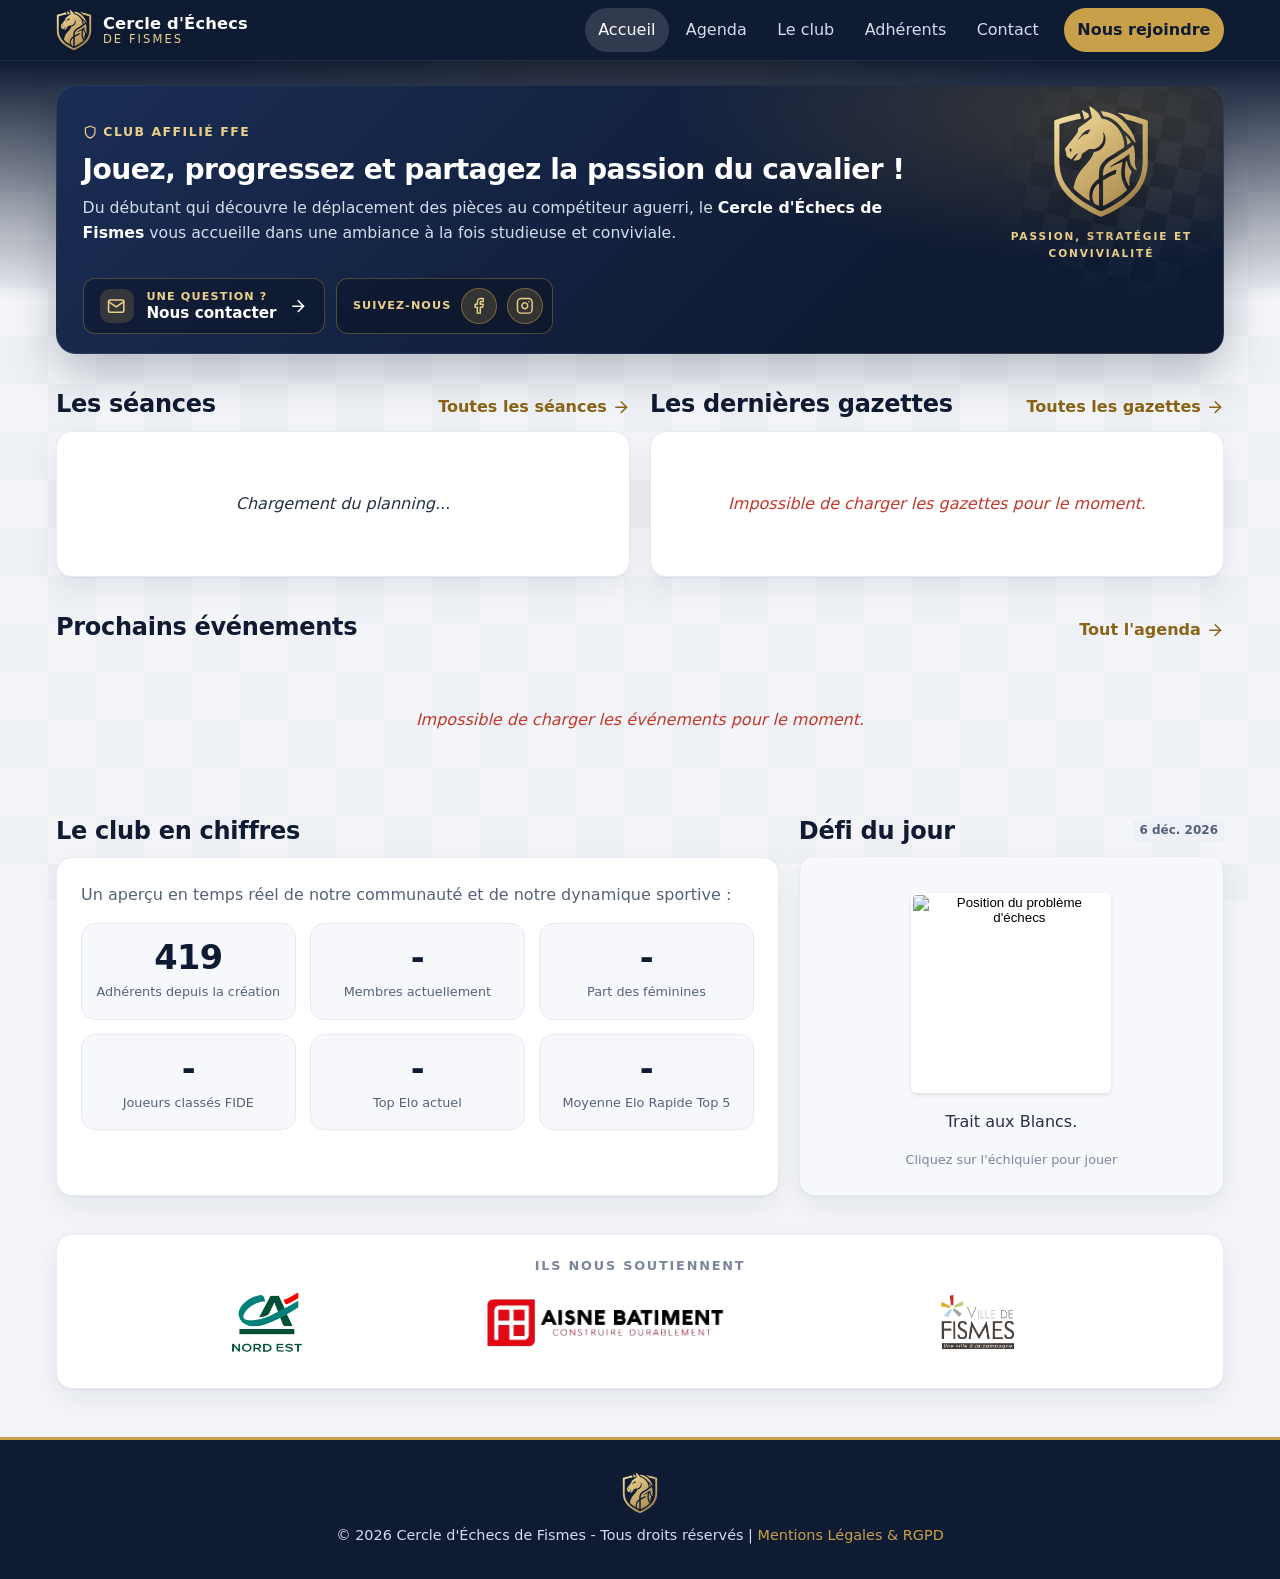
==== commit 686b69a3: "Add files via upload" ====
--- a/v2/index.html
+++ b/v2/index.html
@@ -7,12 +7,11 @@
     <title>Cercle d'Échecs de Fismes - Site Officiel</title>
     <meta name="description" content="Cercle d'Échecs de Fismes, club affilié à la FFE : planning des séances, calendrier des événements, classement des joueurs, galerie photos et contact.">
 
-    <!-- Réseaux sociaux : remplacer VOTRE-DOMAINE par l'adresse définitive du site -->
     <meta property="og:type" content="website">
     <meta property="og:locale" content="fr_FR">
     <meta property="og:title" content="Cercle d'Échecs de Fismes - Site Officiel">
     <meta property="og:description" content="Passion, Stratégie et Convivialité : retrouvez le planning, les événements et les résultats du club.">
-    <meta property="og:image" content="https://VOTRE-DOMAINE/assets/logo-or.png">
+    <meta property="og:image" content="https://c-e-fismes.github.io/v2/assets/logo-or.png">
 
     <!-- Marque la page comme "JavaScript actif" avant l'affichage (évite de voir toutes les sections un instant) -->
     <script src="js/init.js"></script>
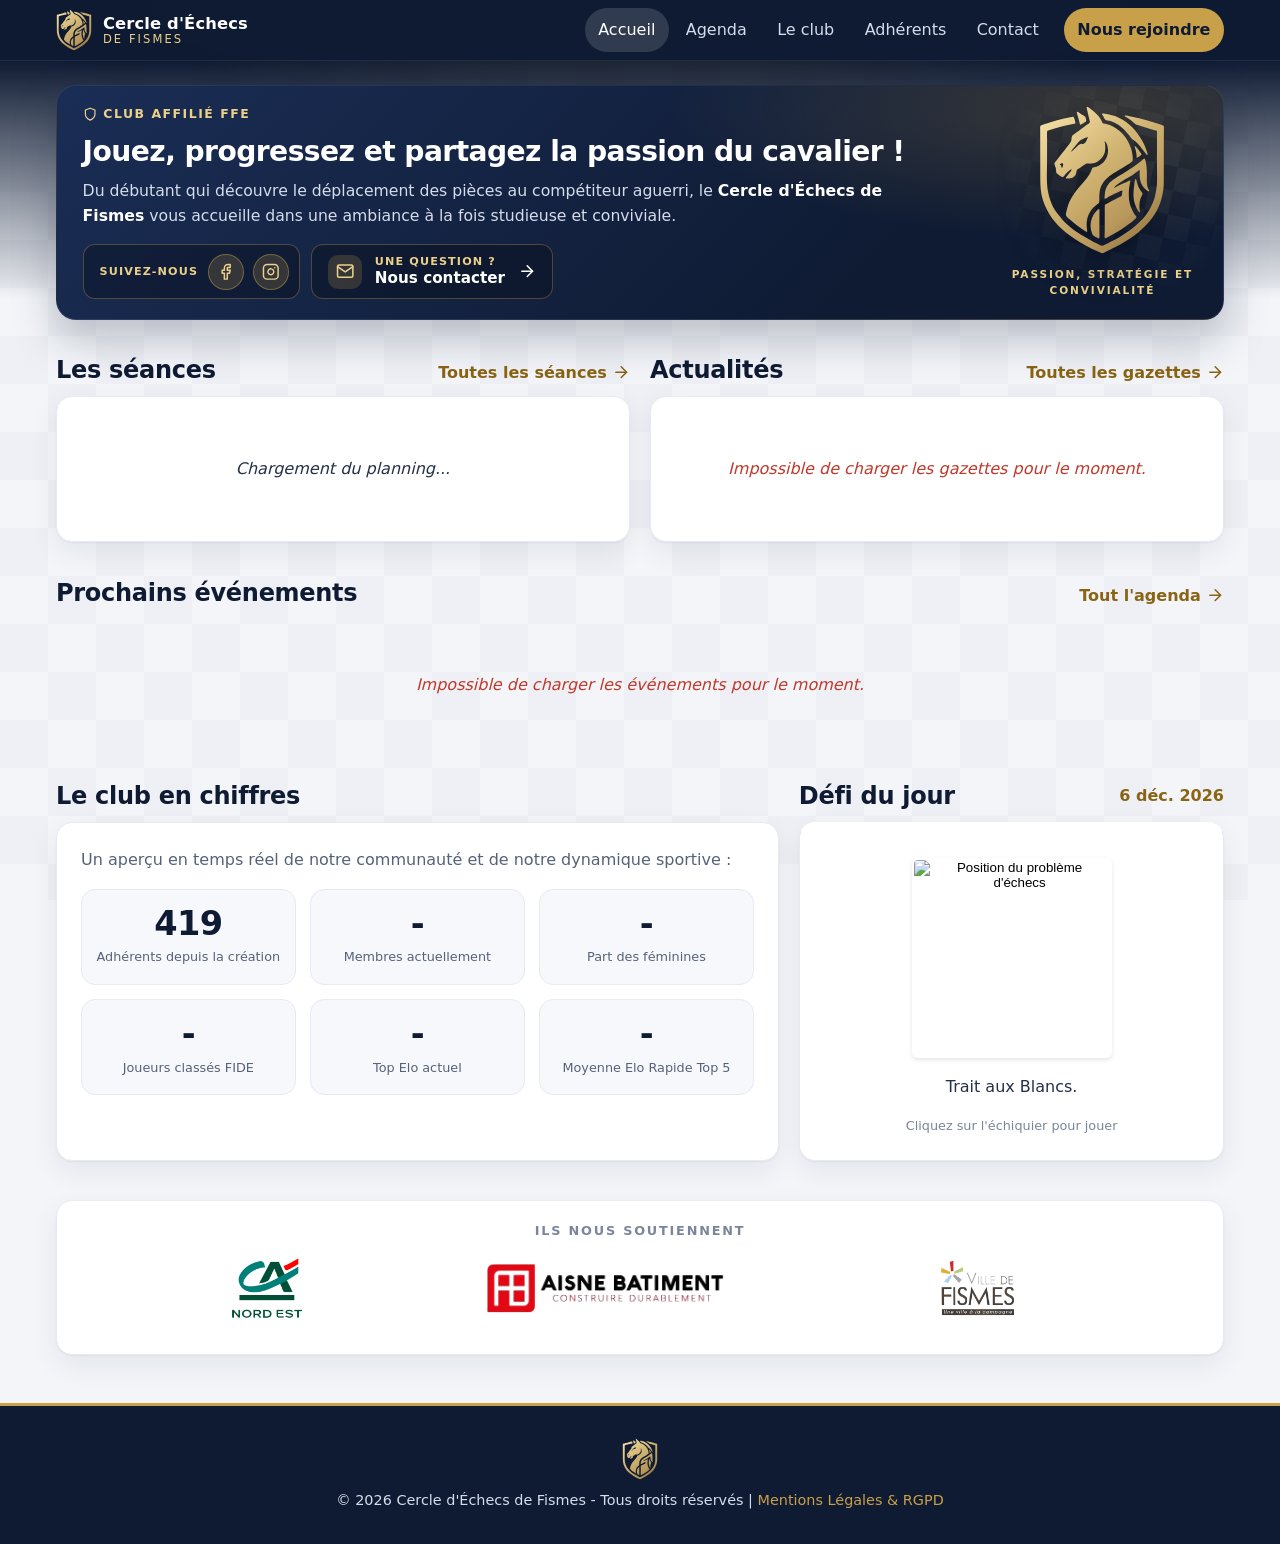
==== commit d9d3225f: "Add files via upload" ====
--- a/v2/index.html
+++ b/v2/index.html
@@ -124,16 +124,16 @@
                     <p class="hero-tagline">Passion, Stratégie et Convivialité</p>
                 </div>
                 <div class="hero-foot">
+                    <div class="hero-box hero-social">
+                        <span class="hero-box-label">Suivez-nous</span>
+                        <a class="social-btn" href="https://www.facebook.com/p/Cercle-dEchecs-de-Fismes-61559241561957/" target="_blank" rel="noopener noreferrer" aria-label="Facebook du club (nouvel onglet)" title="Facebook"><svg class="icon" aria-hidden="true"><use href="#i-facebook"/></svg></a>
+                        <a class="social-btn" href="https://www.instagram.com/grandestechecs/" target="_blank" rel="noopener noreferrer" aria-label="Instagram du club (nouvel onglet)" title="Instagram"><svg class="icon" aria-hidden="true"><use href="#i-instagram"/></svg></a>
+                    </div>
                     <a href="#contact" data-goto="contact" class="hero-box hero-box-contact">
                         <span class="hero-box-icon"><svg class="icon" aria-hidden="true"><use href="#i-mail"/></svg></span>
                         <div class="hero-box-text"><span class="hero-box-label">Une question ?</span><strong>Nous contacter</strong></div>
                         <svg class="icon" aria-hidden="true"><use href="#i-arrow"/></svg>
                     </a>
-                    <div class="hero-box hero-social">
-                        <span class="hero-box-label">Suivez-nous</span>
-                        <a class="social-btn" href="https://www.facebook.com/p/Cercle-dEchecs-de-Fismes-61559241561957/" target="_blank" rel="noopener noreferrer" aria-label="Facebook du club (nouvel onglet)" title="Facebook"><svg class="icon" aria-hidden="true"><use href="#i-facebook"/></svg></a>
-                        <a class="social-btn" href="https://www.instagram.com/grandestechecs/" target="_blank" rel="noopener noreferrer" aria-label="Instagram du club (nouvel onglet)" title="Instagram"><svg class="icon" aria-hidden="true"><use href="#i-instagram"/></svg></a>
-                    </div>
                 </div>
             </div>
 
@@ -148,7 +148,7 @@
                 </section>
                 <section id="homeGazettesBlock" class="duo-col" aria-labelledby="homeGazettesTitle">
                     <div class="block-head">
-                        <h2 id="homeGazettesTitle" class="block-title">Les dernières gazettes</h2>
+                        <h2 id="homeGazettesTitle" class="block-title">Actualités</h2>
                         <a href="#leclub" data-goto="leclub#gazettes" class="block-link">Toutes les gazettes <svg class="icon" aria-hidden="true"><use href="#i-arrow"/></svg></a>
                     </div>
                     <div class="card duo-card"><div id="homeGazettes"><p class="state-message">Chargement des gazettes...</p></div></div>
@@ -393,7 +393,7 @@
                             </div>
                             <label class="checkbox-flex" for="hidePastCheckbox">
                                 <span class="switch">
-                                    <input type="checkbox" id="hidePastCheckbox" checked>
+                                    <input type="checkbox" id="hidePastCheckbox">
                                     <span class="slider"></span>
                                 </span>
                                 <span class="hide-past-text">Masquer les anciens événements</span>
@@ -417,7 +417,7 @@
                         <div>L</div><div>M</div><div>M</div><div>J</div><div>V</div><div>S</div><div>D</div>
                     </div>
                     <div id="calendarDaysGrid" class="calendar-days-grid"></div>
-                    <p class="calendar-footer-text">Les jours colorés contiennent un événement.</p>
+                    <p class="calendar-footer-text">Les jours colorés contiennent un événement. Les jours en rouge sont fériés.</p>
                 </aside>
             </div>
         </section>
--- a/v2/style.css
+++ b/v2/style.css
@@ -133,7 +133,7 @@
 .section.active { display: block; animation: fadeInSection 0.35s ease forwards; }
 .no-js .section { display: block; opacity: 1; transform: none; }
 @keyframes fadeInSection { from { opacity: 0; transform: translateY(10px); } to { opacity: 1; transform: translateY(0); } }
-.anchor { display: block; height: 0; scroll-margin-top: 5rem; }
+.anchor { display: block; height: 0; }
 
 /* Titre de section posé sur le fond : encadré pour rester lisible */
 .panel { background: var(--surface); padding: 1rem 1.5rem; margin-bottom: 1.5rem; border-radius: var(--radius); border: 1px solid var(--border-soft); box-shadow: var(--shadow); }
@@ -147,7 +147,7 @@
 /* ================================================================
    3. COMPOSANTS GÉNÉRIQUES
    ================================================================ */
-.grid { display: grid; grid-template-columns: repeat(auto-fit, minmax(300px, 1fr)); gap: 1.5rem; margin-top: 1.5rem; }
+.grid { display: grid; grid-template-columns: repeat(auto-fit, minmax(min(300px, 100%), 1fr)); gap: 1.5rem; margin-top: 1.5rem; }
 .grid-margin-top { margin-top: 1rem; }
 .grid-zero-margin { margin-top: 0; }
 
@@ -235,7 +235,7 @@
    4. ACCUEIL
    ================================================================ */
 .hero {
-    position: relative; overflow: hidden; display: grid; grid-template-columns: minmax(0, 1fr) auto; gap: 0.8rem 2rem; align-items: center;
+    position: relative; overflow: hidden; display: grid; grid-template-columns: minmax(0, 1fr) 190px; grid-template-areas: "text visual" "foot visual"; gap: 0.8rem 2rem; align-items: center;
     padding: 1.1rem 1.6rem 1.2rem; border-radius: 20px; color: #ffffff; border: 1px solid rgba(255, 255, 255, 0.08);
     background: radial-gradient(60% 90% at 90% 10%, rgba(201, 160, 74, 0.22), transparent 62%), linear-gradient(135deg, #1A2D55 0%, #0F1B33 72%);
     box-shadow: 0 18px 44px rgba(15, 27, 51, 0.26);
@@ -250,12 +250,14 @@
 .hero-title { text-wrap: balance; margin: 0.45rem 0 0.55rem; color: #ffffff; font-size: clamp(1.35rem, 2.2vw, 1.8rem); line-height: 1.15; font-weight: 800; letter-spacing: -0.02em; }
 .hero-lead { max-width: 52rem; margin: 0; color: #D5DCEB; font-size: 0.98rem; }
 .hero-lead strong { color: #ffffff; }
-.hero-visual { display: flex; flex-direction: column; align-items: center; text-align: center; }
-.hero-logo { width: 98px; height: auto; filter: drop-shadow(0 12px 20px rgba(0, 0, 0, 0.4)); }
+.hero-text { grid-area: text; }
+/* le bloc logo + slogan s'étend sur toute la hauteur du bandeau : le logo prend la place disponible au-dessus du slogan */
+.hero-visual { grid-area: visual; align-self: stretch; display: flex; flex-direction: column; align-items: center; justify-content: flex-end; min-height: 0; text-align: center; }
+.hero-logo { flex: 1 1 0; min-height: 0; width: 100%; height: 0; object-fit: contain; filter: drop-shadow(0 12px 20px rgba(0, 0, 0, 0.4)); }
 .hero-tagline { margin: 0.6rem 0 0; max-width: 12rem; color: var(--gold-light); font-size: 0.66rem; font-weight: 600; letter-spacing: 0.18em; text-transform: uppercase; }
 
 /* Pied du bandeau : prochaine séance + contact rapide */
-.hero-foot { grid-column: 1 / -1; display: flex; flex-wrap: wrap; gap: 0.7rem; margin-top: 0.2rem; }
+.hero-foot { grid-area: foot; display: flex; flex-wrap: wrap; gap: 0.7rem; margin-top: 0.2rem; }
 .hero-box {
     display: flex; align-items: center; gap: 0.8rem; min-width: 0; padding: 0.55rem 1rem; color: #ffffff; text-decoration: none;
     background: rgba(0, 0, 0, 0.26); border: 1px solid rgba(201, 160, 74, 0.35); border-radius: 12px;
@@ -281,7 +283,7 @@
 .block-link:hover { text-decoration: underline; }
 
 /* Prochains événements */
-.home-events { display: grid; grid-template-columns: repeat(auto-fit, minmax(300px, 1fr)); gap: 1rem; }
+.home-events { display: grid; grid-template-columns: repeat(auto-fit, minmax(min(300px, 100%), 1fr)); gap: 1rem; }
 .he-card {
     container-type: inline-size; display: flex; gap: 0.9rem; padding: 1rem; background: var(--surface); border: 1px solid var(--border-soft); border-radius: var(--radius);
     box-shadow: var(--shadow); color: inherit; text-decoration: none; transition: transform 0.2s ease, box-shadow 0.2s ease, border-color 0.2s ease;
@@ -304,27 +306,43 @@
 .duo-grid-stats { grid-template-columns: minmax(0, 1.7fr) minmax(0, 1fr); }
 .duo-col { display: flex; flex-direction: column; min-width: 0; }
 .duo-col .block-head { margin-bottom: 0.7rem; }
-.duo-card { flex: 1; margin: 0; }
+.duo-card { flex: 1; margin: 0; container-type: inline-size; }
 .duo-card .state-message { padding: 1.2rem 0.5rem; }
 .stats-intro { margin: 0; }
 .home-events + .duo-grid, .duo-grid + .block { margin-top: 2.2rem; }
 
 /* Séances : précédente, prochaine, suivante */
 .session-list, .gz-list { display: grid; gap: 0.2rem; margin: 0; padding: 0; list-style: none; }
-.session-row { display: flex; align-items: center; gap: 0.9rem; padding: 0.7rem 0.2rem; border-bottom: 1px solid var(--border-soft); }
+.session-row { display: grid; grid-template-columns: auto minmax(0, 1fr) auto; grid-template-areas: "date body tag"; align-items: center; gap: 0.9rem; padding: 0.7rem 0.2rem; border-bottom: 1px solid var(--border-soft); }
 .session-row:last-child { border-bottom: 0; }
-.session-row .he-date { align-self: center; }
-.session-body { display: flex; flex: 1; flex-direction: column; min-width: 0; line-height: 1.35; }
+.session-row .he-date { grid-area: date; align-self: center; }
+.session-body { grid-area: body; display: flex; flex-direction: column; min-width: 0; line-height: 1.35; }
 .session-body strong { color: var(--ink); }
 .session-body span { font-size: 0.86rem; color: var(--text-muted); }
 .session-body .icon { color: var(--accent-ink); }
-.session-tag { flex-shrink: 0; padding: 0.15rem 0.6rem; border-radius: 999px; background: var(--surface-2); color: var(--text-muted); font-size: 0.72rem; font-weight: 700; letter-spacing: 0.04em; text-transform: uppercase; white-space: nowrap; }
+.session-tag { grid-area: tag; justify-self: end; padding: 0.15rem 0.6rem; border-radius: 999px; background: var(--surface-2); color: var(--text-muted); font-size: 0.72rem; font-weight: 700; letter-spacing: 0.04em; text-transform: uppercase; white-space: nowrap; }
 .session--prev .he-date { background: var(--surface-2); color: var(--ink); }
 .session--prev .he-month { color: var(--text-faint); }
 .session--next .he-date, .session--live .he-date { background: var(--accent); color: var(--on-accent); }
 .session--next .he-month, .session--live .he-month { color: var(--on-accent); }
 .session-tag--next { background: var(--tint-strong); color: var(--accent-ink); }
-.session-tag--live { background: var(--live); color: #ffffff; animation: pulseLive 1.5s infinite; }
+.session-tag--prev { color: var(--text-muted); }
+/* tuile étroite (tablette, téléphone) : à gauche la date et son étiquette (1/3), à droite le détail (2/3) */
+@container (max-width: 480px) {
+    .session-row { grid-template-columns: minmax(0, 1fr) minmax(0, 2fr); grid-template-areas: "date body" "tag body"; align-items: start; gap: 0.35rem 0.9rem; padding: 0.8rem 0.1rem; }
+    .session-row .he-date { justify-self: center; }
+    .session-tag { justify-self: center; align-self: start; font-size: 0.64rem; padding: 0.12rem 0.5rem; text-align: center; white-space: normal; line-height: 1.25; }
+    .session-body { align-self: center; grid-row: 1 / span 2; }
+}
+.session-tag--live { white-space: nowrap; background: var(--live); color: #ffffff; animation: pulseLive 1.5s infinite; }
+
+/* Mode vacances : tuile des séances */
+.duo-card.is-vacation { background: var(--tint); border-color: var(--accent); }
+.vacation-home { display: flex; flex-direction: column; align-items: center; justify-content: center; gap: 0.35rem; min-height: 11rem; padding: 0.6rem 0.4rem; text-align: center; }
+.vacation-home-icon { display: grid; place-items: center; width: 58px; height: 58px; border-radius: 50%; background: var(--tint-strong); color: var(--accent-ink); }
+.vacation-home-icon .icon { width: 1.9rem; height: 1.9rem; }
+.vacation-home-title { color: var(--ink); font-size: 1.05rem; }
+.vacation-home p { margin: 0 0 0.3rem; max-width: 26rem; color: var(--text-muted); font-size: 0.93rem; }
 
 /* Dernières gazettes */
 .gz-row { display: flex; align-items: center; gap: 0.9rem; padding: 0.7rem 0.4rem; color: inherit; text-decoration: none; border-radius: 12px; transition: background 0.2s ease; }
@@ -359,8 +377,9 @@
 .strip-logos a:hover img { transform: scale(1.05); }
 
 /* ----- Défi du jour (carte) ----- */
-.card.puzzle-card { display: flex; flex-direction: column; justify-content: space-between; background: var(--surface-3); border-top: 4px solid var(--card-line); }
-.puzzle-week { align-self: center; padding: 2px 6px; font-size: 0.75rem; font-weight: 600; background: var(--surface-2); color: var(--text-muted); border-radius: 4px; }
+.card.puzzle-card { display: flex; flex-direction: column; justify-content: space-between; background: var(--surface); border-top: 4px solid var(--card-line); }
+/* date du défi : même style que les liens à droite des titres (or foncé, gras) */
+.puzzle-week { align-self: center; padding: 0; font-size: 1rem; font-weight: 600; color: var(--accent-ink); background: none; }
 .puzzle-board-container {
     width: 100%; max-width: 200px; margin: 0.5rem auto 1rem; overflow: hidden;
     background: #ffffff; border: 2px solid var(--card-line); border-radius: 6px; box-shadow: 0 2px 4px rgba(0, 0, 0, 0.1);
@@ -408,13 +427,15 @@
 .planning-table { min-width: 500px; margin-top: 0; }
 .planning-table tbody tr { transition: background-color 0.2s ease; }
 .planning-table tbody tr.seance-active-row { background-color: var(--row-active); font-weight: bold; }
-.planning-table tbody tr.seance-active-row td:last-child { display: flex; justify-content: space-between; align-items: center; border-bottom: none; }
 .planning-wrapper.planning-table-disabled .seance-active-row { background-color: var(--tint); font-weight: normal; }
+.planning-table td:last-child .table-badge { float: right; }
 .table-badge {
     display: inline-block; margin-left: 15px; padding: 3px 8px; border-radius: 4px;
     font-size: 0.75rem; font-weight: bold; text-transform: uppercase; white-space: nowrap;
 }
 .table-badge.live { background: var(--live); color: #ffffff; animation: pulseLive 1.5s infinite; }
+.planning-table tbody tr.seance-holiday-row { background-color: var(--surface-2); color: var(--text-faint); }
+.table-badge.holiday { background: var(--surface); color: var(--danger); border: 1px solid currentColor; cursor: help; }
 .table-badge.pending { background: var(--accent); color: var(--on-accent); }
 
 /* ----- Histoire ----- */
@@ -427,7 +448,7 @@
 /* ================================================================
    5. REJOINDRE
    ================================================================ */
-.join-grid { display: grid; grid-template-columns: repeat(auto-fit, minmax(260px, 1fr)); gap: 1rem; margin-bottom: 1.5rem; }
+.join-grid { display: grid; grid-template-columns: repeat(auto-fit, minmax(min(260px, 100%), 1fr)); gap: 1rem; margin-bottom: 1.5rem; }
 .join-card { margin: 0; }
 .join-card h3 { margin: 0 0 0.4rem; }
 .join-card p { margin: 0 0 0.6rem; color: var(--text-muted); }
@@ -459,7 +480,7 @@
 .acc-body { padding: 0 1.25rem 1.2rem; color: var(--text); }
 .acc-body > p:first-child { margin-top: 0; }
 
-.rules-grid { display: grid; grid-template-columns: repeat(auto-fit, minmax(250px, 1fr)); gap: 1rem; margin-top: 1rem; }
+.rules-grid { display: grid; grid-template-columns: repeat(auto-fit, minmax(min(250px, 100%), 1fr)); gap: 1rem; margin-top: 1rem; }
 .rule-box { padding: 1rem; background: var(--surface-3); border-radius: 12px; }
 .rule-box-primary { border-left: 4px solid var(--primary); }
 .rule-box-accent { border-left: 4px solid var(--accent); }
@@ -467,7 +488,7 @@
 .rule-box-desc { margin: 0.5rem 0 0; font-size: 0.9rem; }
 .list-padding-left { padding-left: 1.2rem; }
 .elo-tip { margin-top: 1rem; font-size: 0.85rem; font-style: italic; color: var(--text-faint); }
-.two-col { display: grid; grid-template-columns: repeat(auto-fit, minmax(320px, 1fr)); gap: 1.25rem; margin: 1.5rem 0; align-items: start; }
+.two-col { display: grid; grid-template-columns: repeat(auto-fit, minmax(min(320px, 100%), 1fr)); gap: 1.25rem; margin: 1.5rem 0; align-items: start; }
 .two-col > .card { margin: 0; }
 #documentsCard.is-rich { grid-column: 1 / -1; }
 
@@ -518,6 +539,7 @@
 .cal-day.is-today { box-shadow: inset 0 0 0 1px var(--text-faint); }
 button.cal-day.has-event { cursor: pointer; background: var(--surface-2); border-color: var(--accent); color: var(--ink); transition: background 0.2s ease, color 0.2s ease; }
 button.cal-day.has-event:hover, button.cal-day.has-event:focus-visible { background: var(--accent); color: var(--on-accent); }
+.cal-day.is-holiday > span:first-child { color: var(--danger); }
 .cal-dot { width: 5px; height: 5px; margin-top: 2px; background: var(--accent); border-radius: 50%; }
 button.cal-day.has-event:hover .cal-dot, button.cal-day.has-event:focus-visible .cal-dot { background: var(--on-accent); }
 
@@ -613,7 +635,7 @@
 /* ----- Galerie ----- */
 .gallery-back-container { display: flex; flex-wrap: wrap; align-items: center; justify-content: space-between; gap: 1rem; margin-bottom: 1rem; }
 .gallery-back-title { font-size: 1.05rem; font-weight: bold; color: var(--ink); }
-.gallery-grid { display: grid; grid-template-columns: repeat(auto-fill, minmax(180px, 1fr)); gap: 1rem; margin-top: 1rem; }
+.gallery-grid { display: grid; grid-template-columns: repeat(auto-fill, minmax(min(180px, 100%), 1fr)); gap: 1rem; margin-top: 1rem; }
 .gallery-grid > .state-message, .gallery-grid > .loading-gallery { grid-column: 1 / -1; }
 .gallery-item {
     position: relative; display: block; height: 160px; padding: 0; overflow: hidden;
@@ -642,7 +664,7 @@
 .polo-btn { padding: 0; background: none; border: 0; cursor: zoom-in; }
 .polo-img { max-width: 150px; height: auto; transition: transform 0.2s ease; }
 .polo-btn:hover .polo-img { transform: scale(1.04); }
-.partners-grid { display: grid; grid-template-columns: repeat(auto-fit, minmax(180px, 1fr)); gap: 1.25rem; margin-top: 1.25rem; }
+.partners-grid { display: grid; grid-template-columns: repeat(auto-fit, minmax(min(180px, 100%), 1fr)); gap: 1.25rem; margin-top: 1.25rem; }
 .partner-card {
     display: flex; flex-direction: column; align-items: center; justify-content: center; padding: 1rem;
     background: var(--surface-2); border: 1px solid var(--border); border-radius: 8px; text-decoration: none;
@@ -775,14 +797,14 @@
 
 @media (max-width: 850px) {
     .events-main-grid { grid-template-columns: minmax(0, 1fr); gap: 1rem; }
-    .hero { grid-template-columns: minmax(0, 1fr); padding: 0.9rem 1.1rem 1rem; gap: 0.35rem; }
-    .hero-visual { order: -1; flex-direction: row; gap: 0.8rem; justify-content: flex-start; text-align: left; }
-    .hero-logo { width: 46px; filter: drop-shadow(0 6px 10px rgba(0, 0, 0, 0.4)); }
+    .hero { grid-template-columns: minmax(0, 1fr); grid-template-areas: "visual" "text" "foot"; padding: 0.9rem 1.1rem 1rem; gap: 0.35rem; }
+    .hero-visual { align-self: auto; flex-direction: row; justify-content: flex-start; gap: 0.8rem; text-align: left; }
+    .hero-logo { flex: none; width: 46px; height: auto; filter: drop-shadow(0 6px 10px rgba(0, 0, 0, 0.4)); }
     .hero-tagline { margin: 0; max-width: none; font-size: 0.62rem; }
     .hero-title { margin: 0.25rem 0 0.35rem; font-size: clamp(1.25rem, 3.4vw, 1.5rem); }
     .hero-lead { font-size: 0.92rem; line-height: 1.5; }
-    .hero-foot { gap: 0.5rem; margin-top: 0.3rem; }
-    .hero-box { padding: 0.45rem 0.8rem; gap: 0.6rem; }
+    .hero-foot { flex-wrap: nowrap; gap: 0.5rem; margin-top: 0.3rem; }
+    .hero-box { flex: 1 1 auto; padding: 0.45rem 0.8rem; gap: 0.6rem; }
     .hero-box-icon { width: 30px; height: 30px; }
     .why-grid { grid-template-columns: minmax(0, 1fr); }
     .duo-grid { align-items: start; }
@@ -839,11 +861,33 @@
     .event-poster-thumb { max-height: 240px; }
 }
 
+@media (max-width: 560px) {
+    /* téléphone : les deux encadrés du bas du bandeau restent côte à côte */
+    .hero-foot { gap: 0.4rem; }
+    .hero-box { padding: 0.35rem 0.5rem; gap: 0.4rem; border-radius: 10px; }
+    .hero-box-contact { flex: 1 1 0; min-width: 0; }
+    .hero-box-contact > .icon { display: none; }
+    .hero-box-icon { width: 26px; height: 26px; border-radius: 8px; }
+    .hero-box-text strong { font-size: 0.8rem; }
+    .hero-box-label { font-size: 0.58rem; letter-spacing: 0.06em; }
+    .hero-social { flex: 0 0 auto; gap: 0.35rem; padding-right: 0.45rem; }
+    .hero-social .hero-box-label { max-width: 4.2rem; line-height: 1.15; }
+    .social-btn { width: 30px; height: 30px; }
+}
+
 @media (max-width: 480px) {
     .duo-grid .puzzle-card { display: flex; flex-direction: column; align-items: center; }
     .duo-grid .puzzle-hint { text-align: center; }
     .session-row { flex-wrap: wrap; }
     .session-tag { margin-left: 3.9rem; }
+}
+
+@media (max-width: 360px) {
+    /* très petit téléphone : encadrés réduits à l'essentiel (les icônes gardent leur nom accessible) */
+    .hero-box-label { display: none; }
+    .hero-box-text strong { font-size: 0.74rem; line-height: 1.2; }
+    .hero-box-contact .hero-box-icon { display: none; }
+    .hero-social { gap: 0.3rem; }
 }
 
 @media (max-width: 400px) {
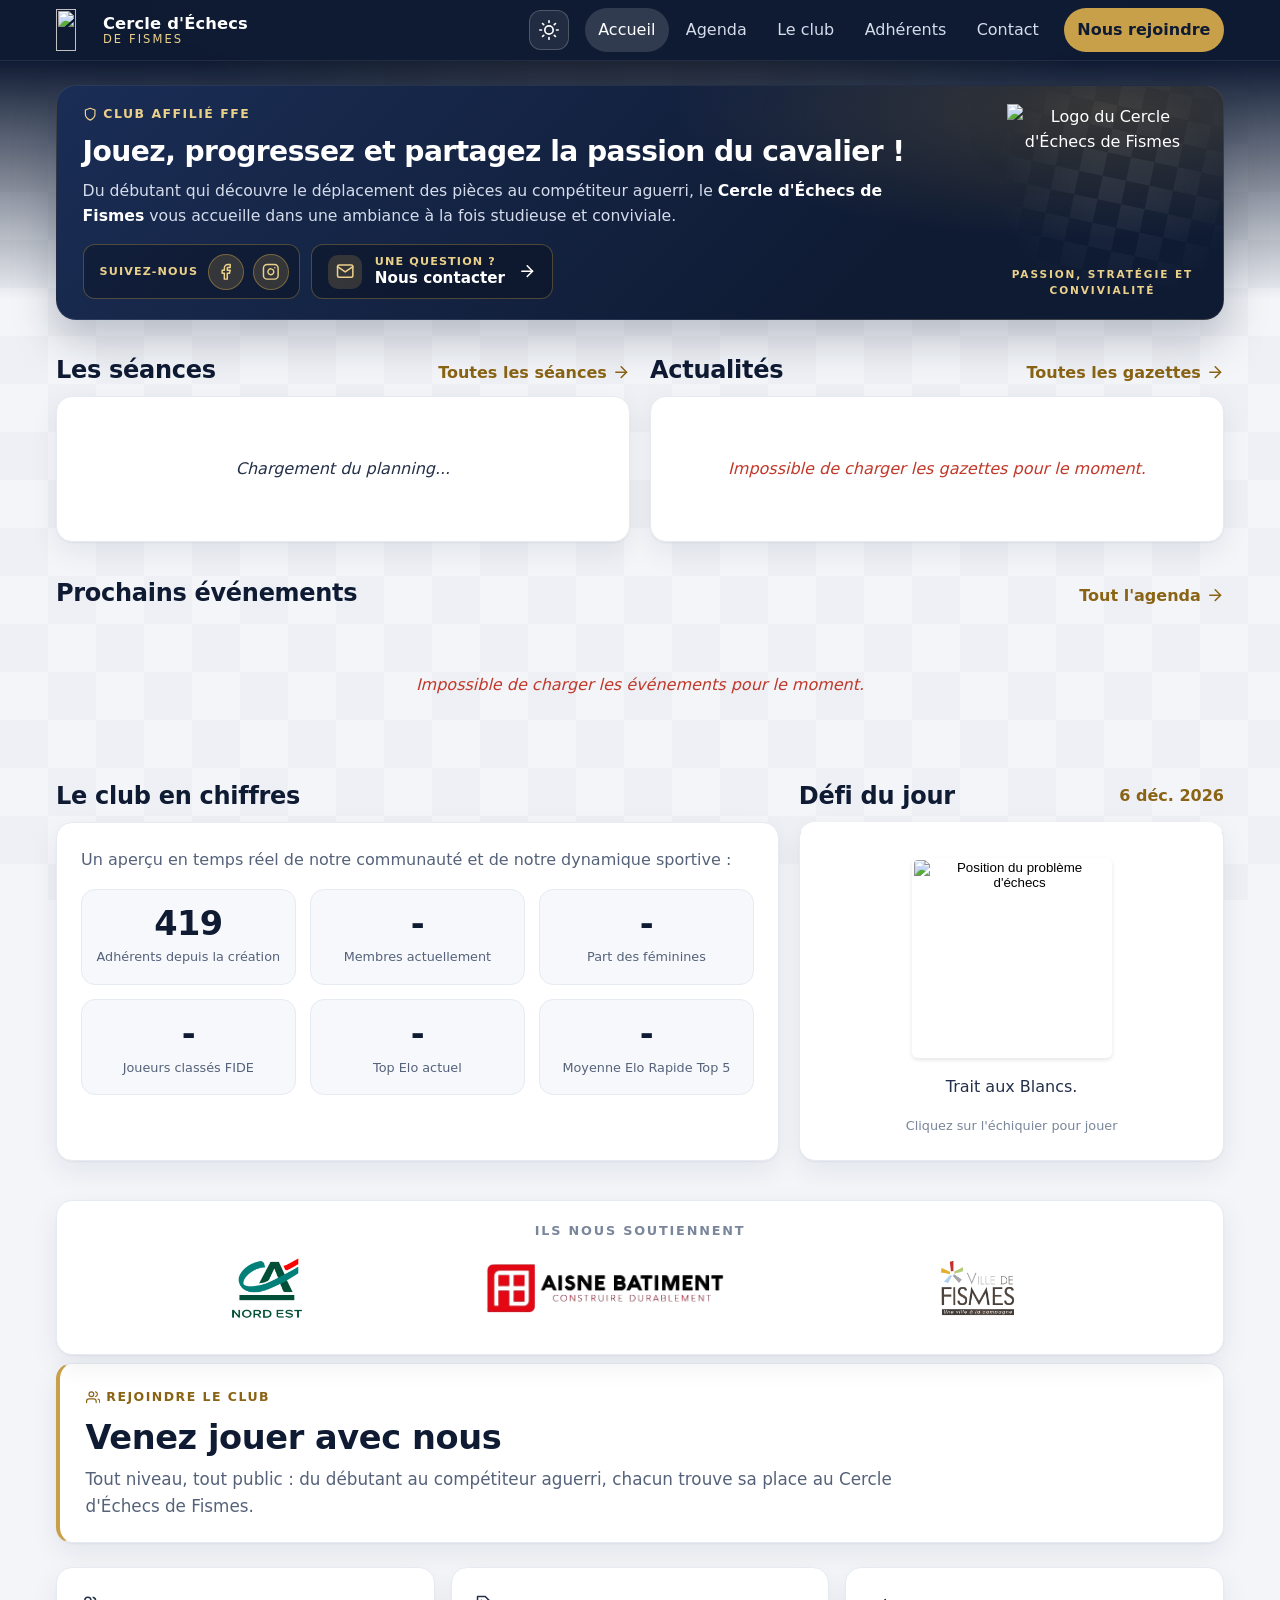
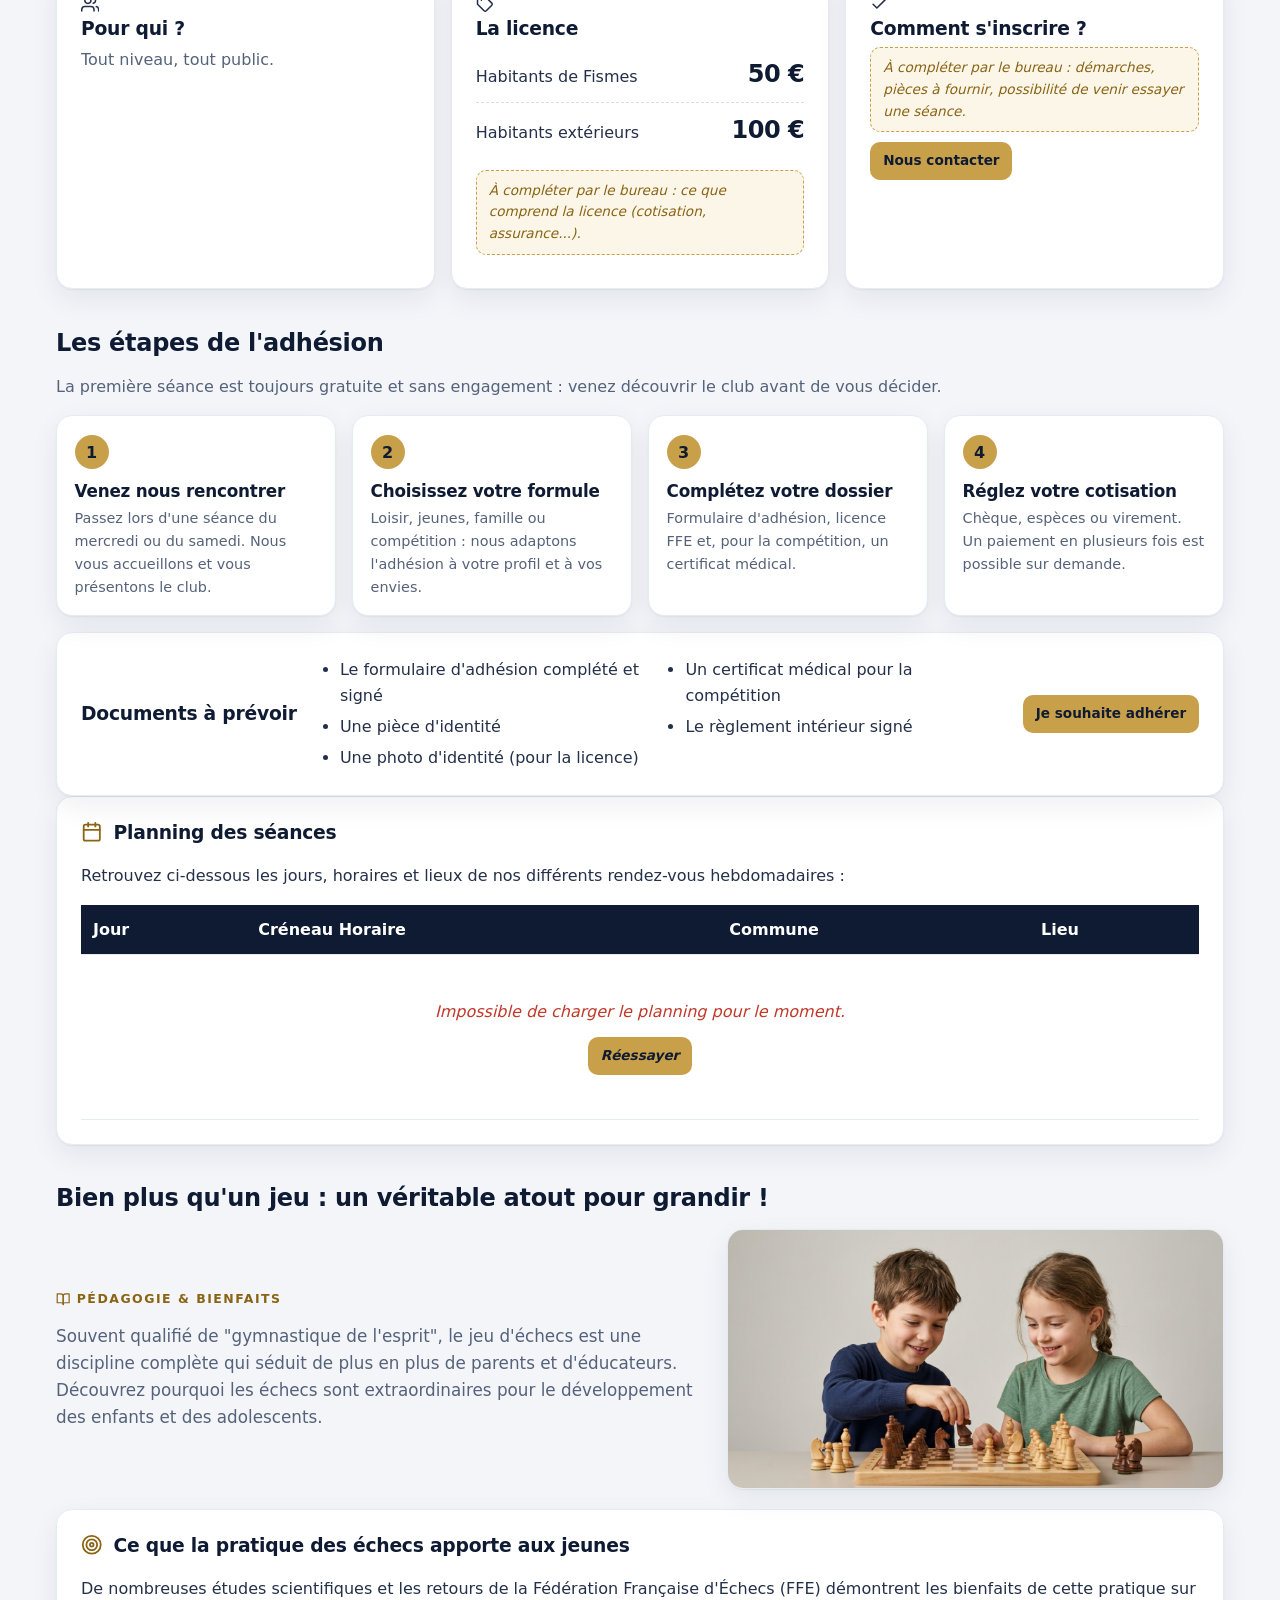
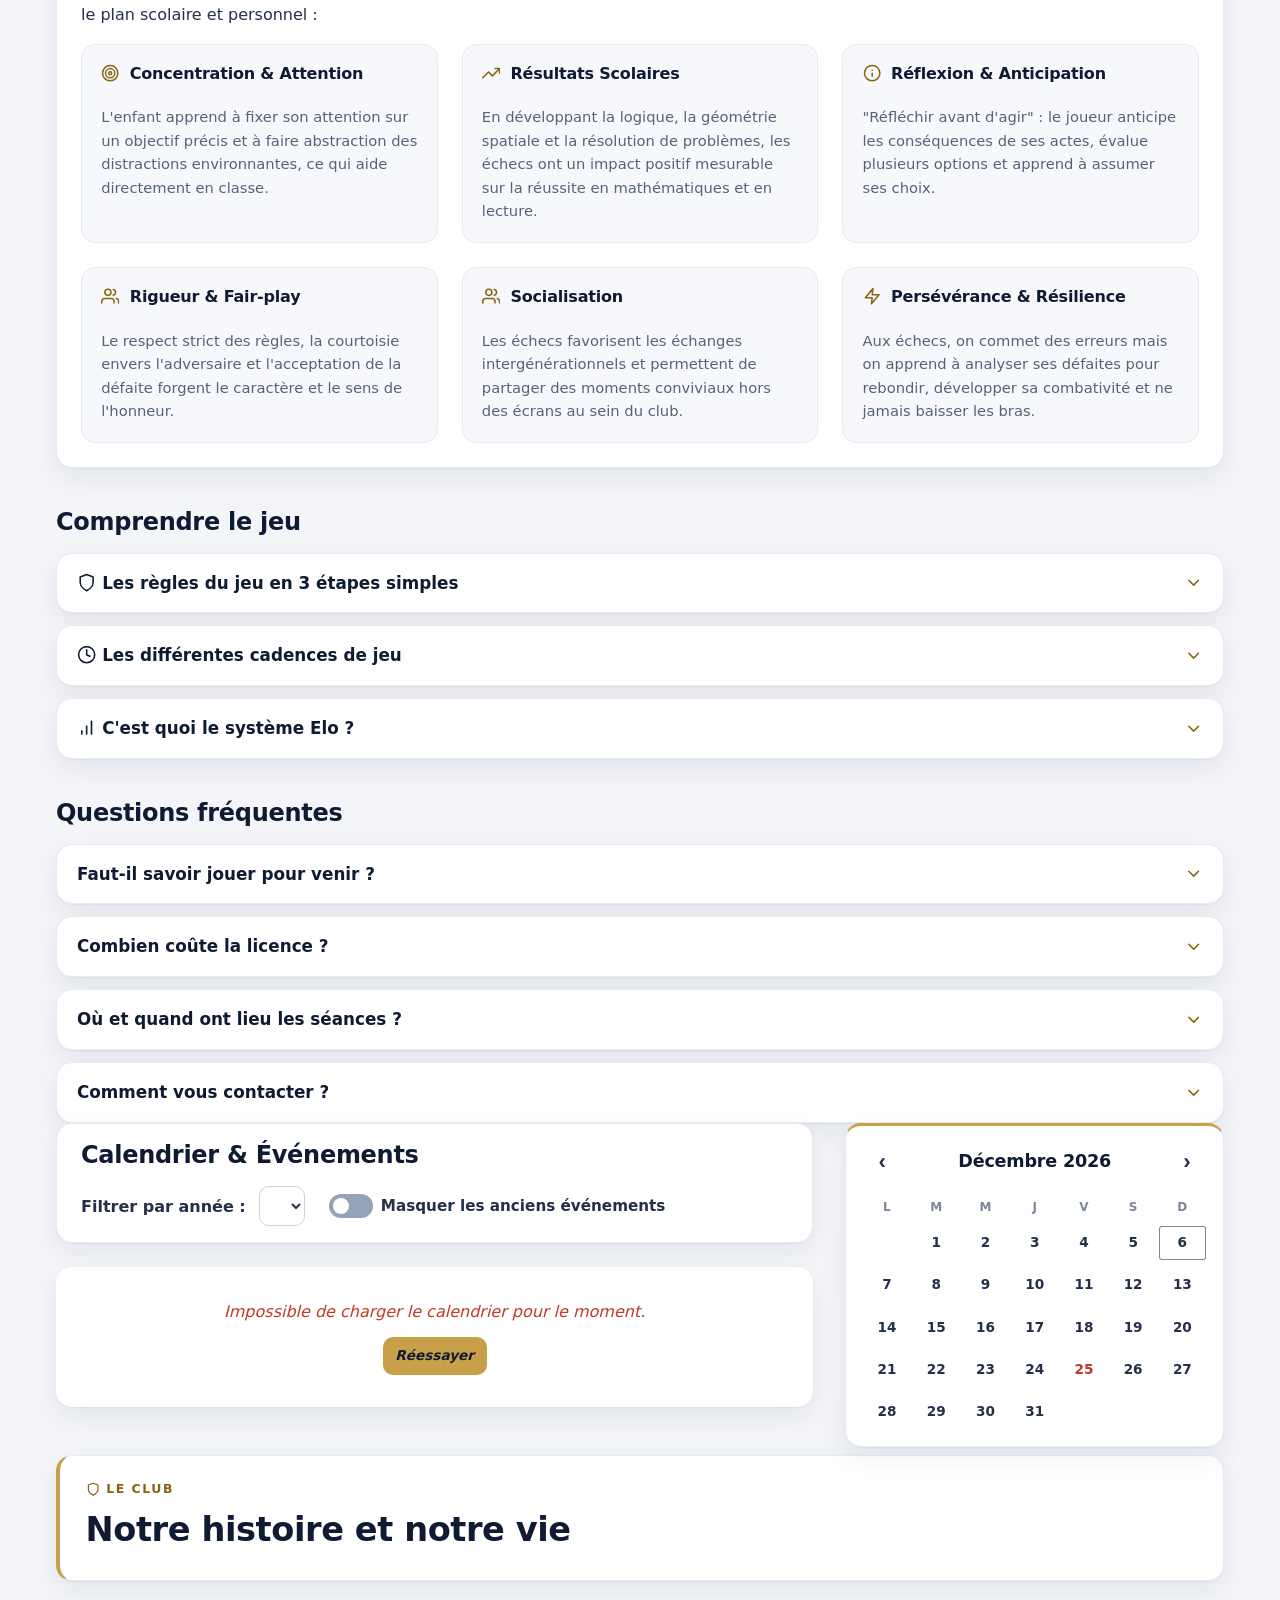
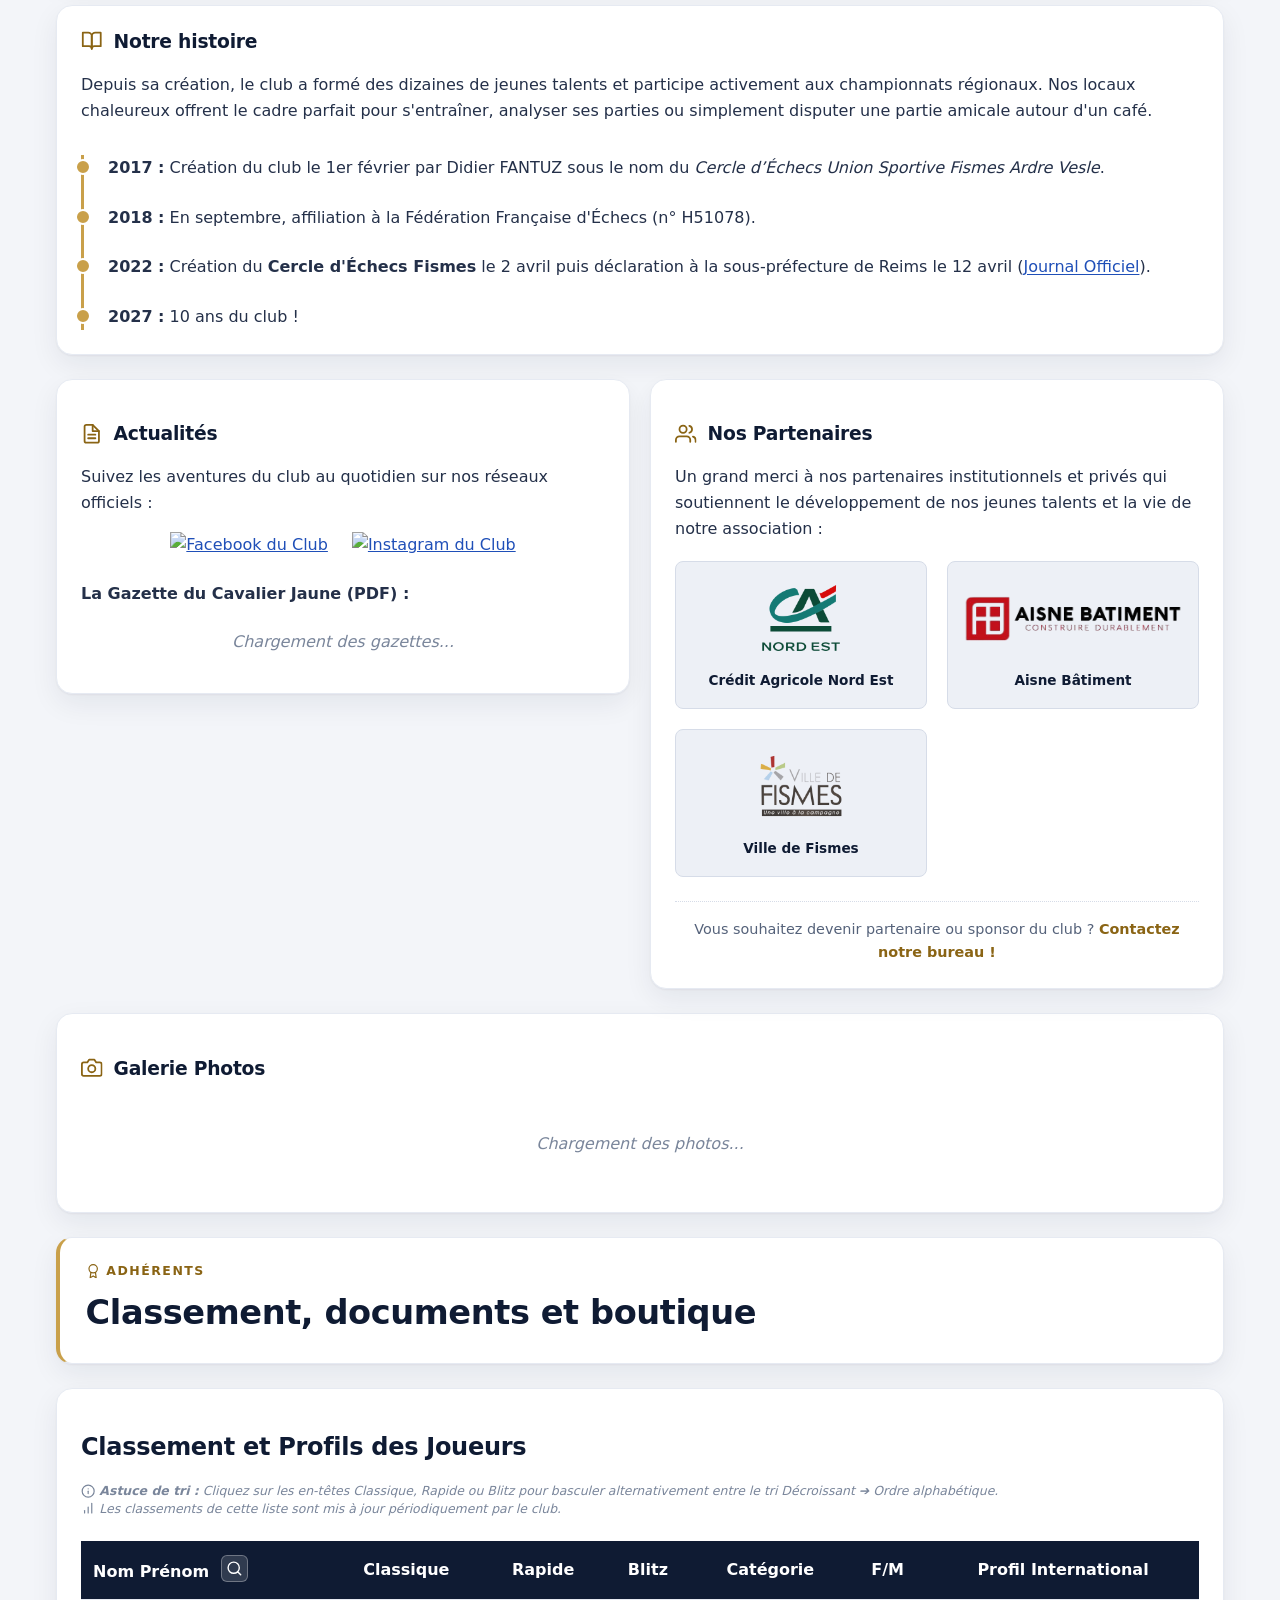
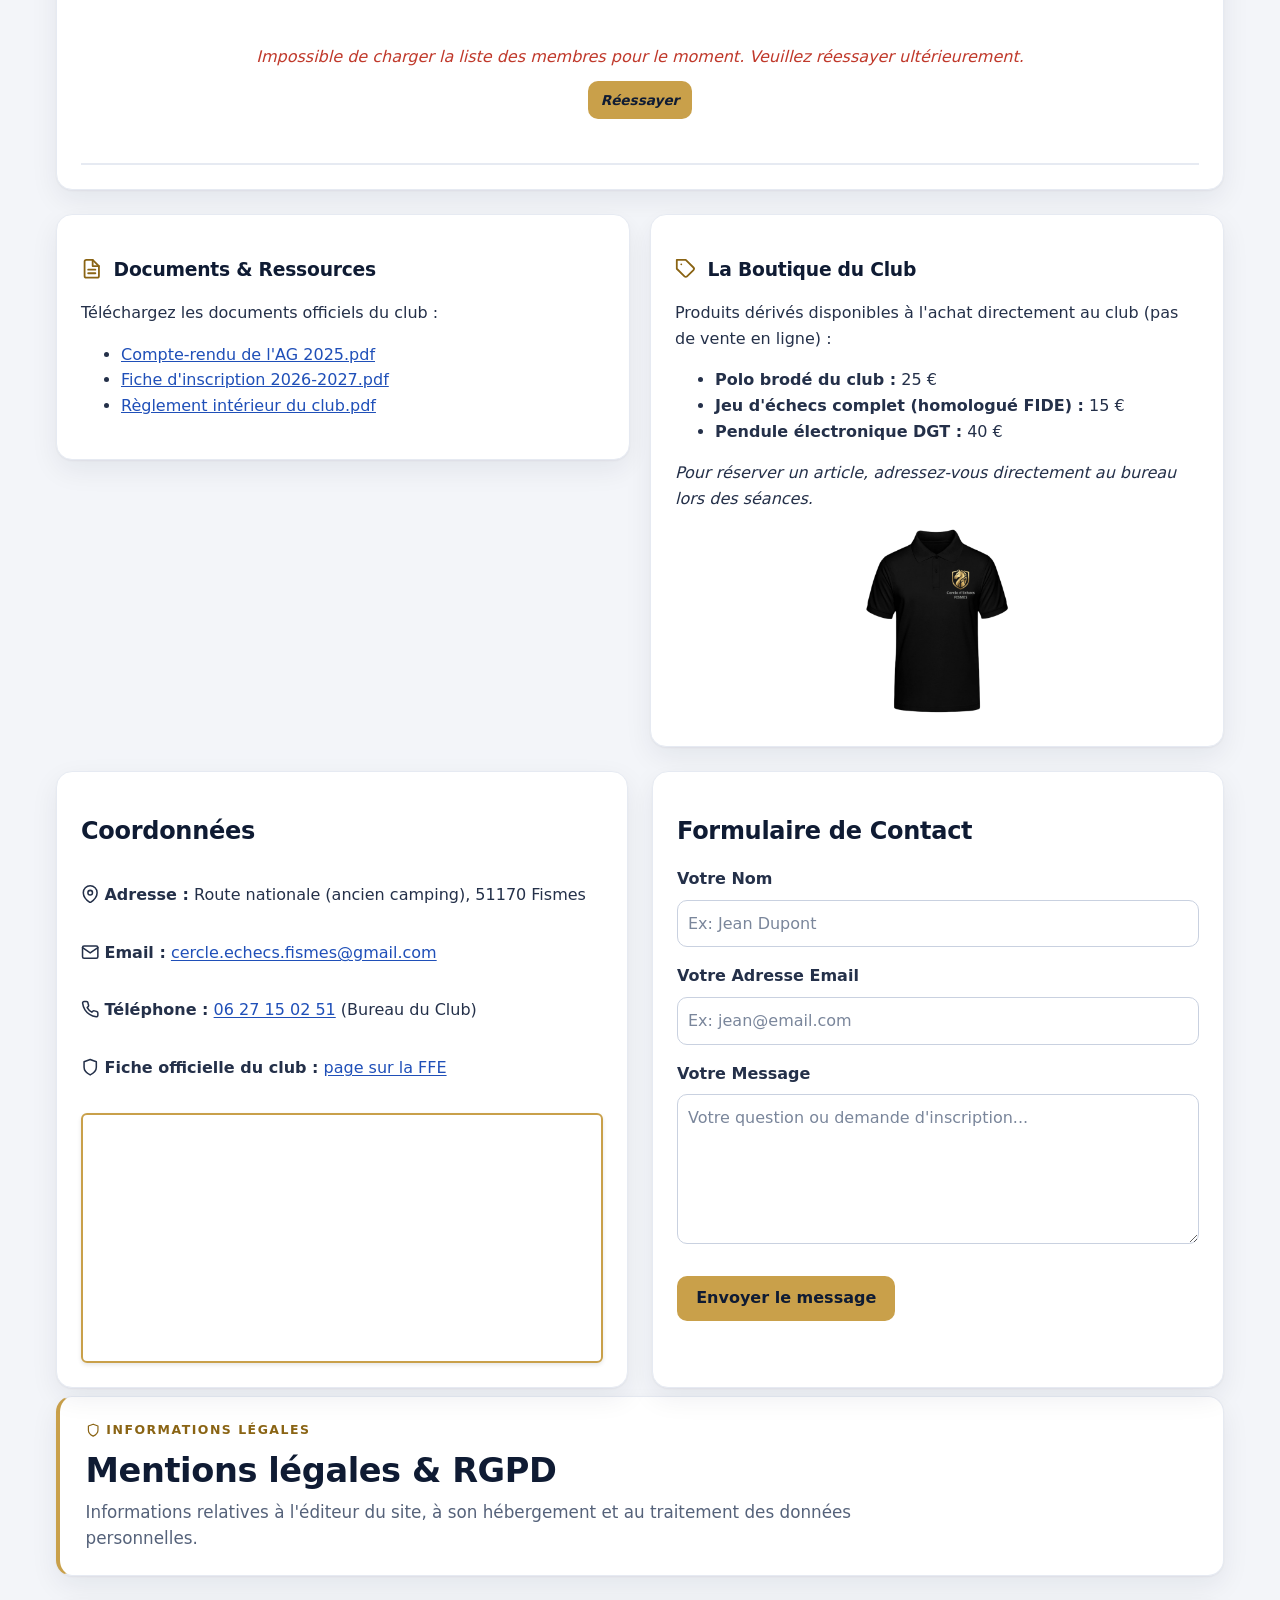
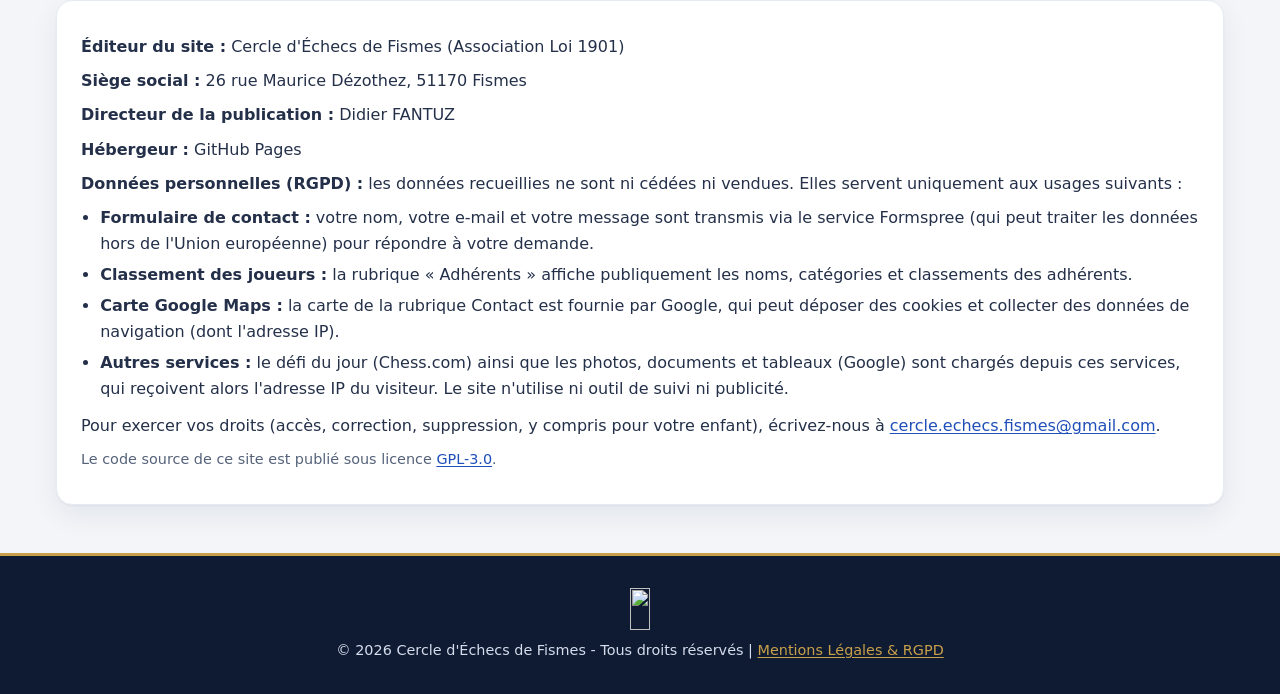
==== commit aa8ea0a5: "Add files via upload" ====
--- a/v2/index.html
+++ b/v2/index.html
@@ -5,25 +5,30 @@
     <meta name="viewport" content="width=device-width, initial-scale=1.0, viewport-fit=cover">
     <meta name="theme-color" content="#111827">
     <title>Cercle d'Échecs de Fismes - Site Officiel</title>
+    <link rel="canonical" href="https://c-e-fismes.github.io/v3/">
+    <link rel="sitemap" type="application/xml" title="Plan du site" href="sitemap.xml">
     <meta name="description" content="Cercle d'Échecs de Fismes, club affilié à la FFE : planning des séances, calendrier des événements, classement des joueurs, galerie photos et contact.">
+    <meta http-equiv="Content-Security-Policy" content="default-src 'self'; base-uri 'self'; object-src 'none'; script-src 'self' 'unsafe-inline' https://script.google.com https://script.googleusercontent.com https://docs.google.com; style-src 'self' 'unsafe-inline'; img-src 'self' data: https:; font-src 'self' data:; connect-src 'self' https://docs.google.com https://script.google.com https://api.chess.com https://formspree.io; frame-src https://maps.google.com https://www.google.com; form-action 'self' https://formspree.io; upgrade-insecure-requests">
 
     <meta property="og:type" content="website">
     <meta property="og:locale" content="fr_FR">
     <meta property="og:title" content="Cercle d'Échecs de Fismes - Site Officiel">
     <meta property="og:description" content="Passion, Stratégie et Convivialité : retrouvez le planning, les événements et les résultats du club.">
-    <meta property="og:image" content="https://c-e-fismes.github.io/v2/assets/logo-or.png">
+    <meta property="og:url" content="https://c-e-fismes.github.io/v3/">
+    <meta property="og:image" content="https://c-e-fismes.github.io/v3/assets/brand/logo-or.png">
 
     <!-- Marque la page comme "JavaScript actif" avant l'affichage (évite de voir toutes les sections un instant) -->
-    <script src="js/init.js"></script>
+    <script src="js/core/init.js"></script>
 
     <link rel="preconnect" href="https://docs.google.com" crossorigin>
+    <link rel="preconnect" href="https://script.google.com" crossorigin>
     <link rel="preconnect" href="https://lh3.googleusercontent.com" crossorigin>
     <link rel="stylesheet" href="style.css">
 
-    <link rel="icon" type="image/svg+xml" href="assets/favicon.svg">
-    <link rel="icon" href="images/favicon/favicon.ico" sizes="any">
-    <link rel="apple-touch-icon" sizes="180x180" href="assets/apple-touch-icon.png">
-    <link rel="manifest" href="images/favicon/site.webmanifest">
+    <link rel="icon" type="image/svg+xml" href="assets/icons/favicon.svg">
+    <link rel="icon" href="assets/icons/favicon.ico" sizes="any">
+    <link rel="apple-touch-icon" sizes="180x180" href="assets/icons/apple-touch-icon.png">
+    <link rel="manifest" href="assets/icons/site.webmanifest">
 
     <script type="application/ld+json">
     {
@@ -78,6 +83,7 @@
         <symbol id="i-facebook" viewBox="0 0 24 24"><path d="M18 2h-3a5 5 0 0 0-5 5v3H7v4h3v8h4v-8h3l1-4h-4V7a1 1 0 0 1 1-1h3z"/></symbol>
         <symbol id="i-instagram" viewBox="0 0 24 24"><rect x="2" y="2" width="20" height="20" rx="5" ry="5"/><path d="M16 11.37A4 4 0 1 1 12.63 8 4 4 0 0 1 16 11.37z"/><line x1="17.5" y1="6.5" x2="17.51" y2="6.5"/></symbol>
         <symbol id="i-sun" viewBox="0 0 24 24"><circle cx="12" cy="12" r="5"/><line x1="12" y1="1" x2="12" y2="3"/><line x1="12" y1="21" x2="12" y2="23"/><line x1="4.22" y1="4.22" x2="5.64" y2="5.64"/><line x1="18.36" y1="18.36" x2="19.78" y2="19.78"/><line x1="1" y1="12" x2="3" y2="12"/><line x1="21" y1="12" x2="23" y2="12"/><line x1="4.22" y1="19.78" x2="5.64" y2="18.36"/><line x1="18.36" y1="5.64" x2="19.78" y2="4.22"/></symbol>
+        <symbol id="i-moon" viewBox="0 0 24 24"><path d="M21 12.8A9 9 0 1 1 11.2 3a7 7 0 0 0 9.8 9.8z"/></symbol>
     </svg>
 
     <a href="#main" class="skip-link">Aller au contenu</a>
@@ -89,20 +95,23 @@
        ================================================================ -->
     <header class="topbar">
         <div class="topbar-inner">
-            <a class="brand" href="#accueil" data-goto="accueil" aria-label="Cercle d'Échecs de Fismes - Accueil">
-                <img id="clubLogo" class="brand-logo" src="assets/logo-or.svg" alt="" width="40" height="47">
+            <a class="brand" href="#accueil" data-goto="accueil">
+                <img id="clubLogo" class="brand-logo" src="assets/brand/logo-or.svg" alt="" width="40" height="47">
                 <span class="brand-name">Cercle d'Échecs <span>de Fismes</span></span>
             </a>
+            <button type="button" id="themeToggle" class="theme-toggle" aria-label="Activer le thème sombre" aria-pressed="false" title="Changer de thème">
+                <svg class="icon icon-sun" aria-hidden="true"><use href="#i-sun"/></svg><svg class="icon icon-moon" aria-hidden="true"><use href="#i-moon"/></svg>
+            </button>
             <button type="button" id="menuToggle" class="menu-toggle" aria-expanded="false" aria-controls="mainNav" aria-label="Ouvrir le menu">
                 <svg class="icon icon-menu" aria-hidden="true"><use href="#i-menu"/></svg><svg class="icon icon-close" aria-hidden="true"><use href="#i-x"/></svg>
             </button>
             <nav id="mainNav" class="mainnav" aria-label="Navigation principale">
-                <button type="button" data-section="accueil" id="btn-accueil" class="active" aria-current="page" aria-controls="accueil">Accueil</button>
-                <button type="button" data-section="agenda" id="btn-agenda" aria-controls="agenda">Agenda</button>
-                <button type="button" data-section="leclub" id="btn-leclub" aria-controls="leclub">Le club</button>
-                <button type="button" data-section="adherents" id="btn-adherents" aria-controls="adherents">Adhérents</button>
-                <button type="button" data-section="contact" id="btn-contact" aria-controls="contact">Contact</button>
-                <button type="button" data-section="rejoindre" id="btn-rejoindre" class="nav-cta" aria-controls="rejoindre">Nous rejoindre</button>
+                <a href="#accueil" data-section="accueil" id="btn-accueil" class="active" aria-current="page" aria-controls="accueil">Accueil</a>
+                <a href="#agenda" data-section="agenda" id="btn-agenda" aria-controls="agenda">Agenda</a>
+                <a href="#leclub" data-section="leclub" id="btn-leclub" aria-controls="leclub">Le club</a>
+                <a href="#adherents" data-section="adherents" id="btn-adherents" aria-controls="adherents">Adhérents</a>
+                <a href="#contact" data-section="contact" id="btn-contact" aria-controls="contact">Contact</a>
+                <a href="#rejoindre" data-section="rejoindre" id="btn-rejoindre" class="nav-cta" aria-controls="rejoindre">Nous rejoindre</a>
             </nav>
         </div>
     </header>
@@ -120,14 +129,14 @@
                     </p>
                 </div>
                 <div class="hero-visual">
-                    <img class="hero-logo" src="assets/logo-or.svg" alt="Logo du Cercle d'Échecs de Fismes" width="130" height="153">
+                    <img class="hero-logo" src="assets/brand/logo-or.svg" alt="Logo du Cercle d'Échecs de Fismes" width="130" height="153">
                     <p class="hero-tagline">Passion, Stratégie et Convivialité</p>
                 </div>
                 <div class="hero-foot">
                     <div class="hero-box hero-social">
                         <span class="hero-box-label">Suivez-nous</span>
-                        <a class="social-btn" href="https://www.facebook.com/p/Cercle-dEchecs-de-Fismes-61559241561957/" target="_blank" rel="noopener noreferrer" aria-label="Facebook du club (nouvel onglet)" title="Facebook"><svg class="icon" aria-hidden="true"><use href="#i-facebook"/></svg></a>
-                        <a class="social-btn" href="https://www.instagram.com/grandestechecs/" target="_blank" rel="noopener noreferrer" aria-label="Instagram du club (nouvel onglet)" title="Instagram"><svg class="icon" aria-hidden="true"><use href="#i-instagram"/></svg></a>
+                        <a class="social-btn" id="socialFacebook" href="https://www.facebook.com/p/Cercle-dEchecs-de-Fismes-61559241561957/" target="_blank" rel="noopener noreferrer" aria-label="Facebook du club (nouvel onglet)" title="Facebook"><svg class="icon" aria-hidden="true"><use href="#i-facebook"/></svg></a>
+                        <a class="social-btn" id="socialInstagram" href="https://www.instagram.com/grandestechecs/" target="_blank" rel="noopener noreferrer" aria-label="Instagram de la Ligue Grand Est (nouvel onglet)" title="Instagram de la Ligue Grand Est"><svg class="icon" aria-hidden="true"><use href="#i-instagram"/></svg></a>
                     </div>
                     <a href="#contact" data-goto="contact" class="hero-box hero-box-contact">
                         <span class="hero-box-icon"><svg class="icon" aria-hidden="true"><use href="#i-mail"/></svg></span>
@@ -171,7 +180,7 @@
                     <div class="card duo-card">
                         <p class="muted stats-intro">Un aperçu en temps réel de notre communauté et de notre dynamique sportive :</p>
                         <div class="stats-grid">
-                    <div class="stat-tile"><span class="stat-num accent-bold">419</span><span class="stat-label">Adhérents depuis la création</span></div>
+                    <div class="stat-tile"><span class="stat-num accent-bold" id="stat-adherents-creation">419</span><span class="stat-label">Adhérents depuis la création</span></div>
                     <div class="stat-tile"><span id="stat-total-membres" class="stat-num accent-bold">-</span><span class="stat-label">Membres actuellement</span></div>
                     <div class="stat-tile"><span id="stat-feminines" class="stat-num accent-bold">-</span><span class="stat-label">Part des féminines</span></div>
                     <div class="stat-tile"><span id="stat-joueurs-fide" class="stat-num accent-bold">-</span><span class="stat-label">Joueurs classés FIDE</span></div>
@@ -189,6 +198,7 @@
                         <div class="puzzle-board-container">
                             <button type="button" id="puzzleBoardBtn" class="puzzle-board-btn" title="Cliquez pour jouer" aria-label="Jouer le défi du jour : ouvrir l'échiquier">
                                 <img id="puzzleImg" alt="Position du problème d'échecs" class="puzzle-board-img" width="200" height="200">
+                                <span id="puzzleFallbackBoard" class="puzzle-fallback-board" role="img" aria-label="Position du défi du jour" hidden></span>
                             </button>
                         </div>
                         <p id="puzzleDesc" class="puzzle-text" hidden></p>
@@ -245,6 +255,47 @@
                     <h3>Comment s'inscrire ?</h3>
                     <p class="todo">À compléter par le bureau : démarches, pièces à fournir, possibilité de venir essayer une séance.</p>
                     <a href="#contact" data-goto="contact" class="btn btn-small">Nous contacter</a>
+                </div>
+            </div>
+
+            <!-- Étapes d'adhésion : reprises de la version locale du site -->
+            <div class="block" aria-labelledby="stepsTitle">
+                <div class="block-head">
+                    <h2 id="stepsTitle" class="block-title">Les étapes de l'adhésion</h2>
+                </div>
+                <p class="steps-lead">La première séance est toujours gratuite et sans engagement : venez découvrir le club avant de vous décider.</p>
+                <div class="steps-grid">
+                    <article class="step-card">
+                        <span class="step-num">1</span>
+                        <h3>Venez nous rencontrer</h3>
+                        <p>Passez lors d'une séance du mercredi ou du samedi. Nous vous accueillons et vous présentons le club.</p>
+                    </article>
+                    <article class="step-card">
+                        <span class="step-num">2</span>
+                        <h3>Choisissez votre formule</h3>
+                        <p>Loisir, jeunes, famille ou compétition : nous adaptons l'adhésion à votre profil et à vos envies.</p>
+                    </article>
+                    <article class="step-card">
+                        <span class="step-num">3</span>
+                        <h3>Complétez votre dossier</h3>
+                        <p>Formulaire d'adhésion, licence FFE et, pour la compétition, un certificat médical.</p>
+                    </article>
+                    <article class="step-card">
+                        <span class="step-num">4</span>
+                        <h3>Réglez votre cotisation</h3>
+                        <p>Chèque, espèces ou virement. Un paiement en plusieurs fois est possible sur demande.</p>
+                    </article>
+                    <aside class="card step-aside">
+                        <h3>Documents à prévoir</h3>
+                        <ul class="step-list">
+                            <li>Le formulaire d'adhésion complété et signé</li>
+                            <li>Une pièce d'identité</li>
+                            <li>Une photo d'identité (pour la licence)</li>
+                            <li>Un certificat médical pour la compétition</li>
+                            <li>Le règlement intérieur signé</li>
+                        </ul>
+                        <a href="#contact" data-goto="contact" class="btn btn-small">Je souhaite adhérer</a>
+                    </aside>
                 </div>
             </div>
 
@@ -417,7 +468,6 @@
                         <div>L</div><div>M</div><div>M</div><div>J</div><div>V</div><div>S</div><div>D</div>
                     </div>
                     <div id="calendarDaysGrid" class="calendar-days-grid"></div>
-                    <p class="calendar-footer-text">Les jours colorés contiennent un événement. Les jours en rouge sont fériés.</p>
                 </aside>
             </div>
         </section>
@@ -457,10 +507,10 @@
                     <p>Suivez les aventures du club au quotidien sur nos réseaux officiels :</p>
                     <div class="social-container">
                         <a href="https://www.facebook.com/p/Cercle-dEchecs-de-Fismes-61559241561957/" target="_blank" rel="noopener noreferrer" class="link-social-only" title="Suivez-nous sur Facebook">
-                            <img src="images/logo-facebook.png" alt="Facebook du Club" class="social-logo-img" loading="lazy">
+                            <img src="assets/brand/logo-facebook.png" alt="Facebook du Club" class="social-logo-img" loading="lazy">
                         </a>
                         <a href="https://www.instagram.com/grandestechecs/" target="_blank" rel="noopener noreferrer" class="link-social-only" title="Suivez-nous sur Instagram">
-                            <img src="images/logo-instagram.png" alt="Instagram du Club" class="social-logo-img" loading="lazy">
+                            <img src="assets/brand/logo-instagram.png" alt="Instagram du Club" class="social-logo-img" loading="lazy">
                         </a>
                     </div>
                     <p class="gazette-title-margin"><strong>La Gazette du Cavalier Jaune (PDF) :</strong></p>
@@ -480,19 +530,19 @@
                     <div class="partners-grid">
                         <a href="https://ca-nordest.com/" target="_blank" rel="noopener noreferrer" class="partner-card" title="Visiter le site du Crédit Agricole Nord Est">
                             <div class="partner-logo-container">
-                                <img src="images/partenaires/credit-agricole.png" alt="Logo Crédit Agricole Nord Est" loading="lazy" data-fallback="images/logo-club.png">
+                                <img src="images/partenaires/credit-agricole.png" alt="Logo Crédit Agricole Nord Est" loading="lazy" >
                             </div>
                             <span class="partner-name">Crédit Agricole Nord Est</span>
                         </a>
                         <a href="https://aisne-batiment.fr/" target="_blank" rel="noopener noreferrer" class="partner-card" title="Visiter le site d'Aisne Bâtiment">
                             <div class="partner-logo-container">
-                                <img src="images/partenaires/aisne-batiment.png" alt="Logo Aisne Bâtiment" loading="lazy" data-fallback="images/logo-club.png">
+                                <img src="images/partenaires/aisne-batiment.png" alt="Logo Aisne Bâtiment" loading="lazy" >
                             </div>
                             <span class="partner-name">Aisne Bâtiment</span>
                         </a>
                         <a href="https://www.fismes.fr/" target="_blank" rel="noopener noreferrer" class="partner-card" title="Visiter le site officiel de la Ville de Fismes">
                             <div class="partner-logo-container">
-                                <img src="images/partenaires/ville-fismes.png" alt="Logo Ville de Fismes" loading="lazy" data-fallback="images/logo-club.png">
+                                <img src="images/partenaires/ville-fismes.png" alt="Logo Ville de Fismes" loading="lazy" >
                             </div>
                             <span class="partner-name">Ville de Fismes</span>
                         </a>
@@ -531,7 +581,6 @@
                 <div class="members-tip">
                     <p class="members-tip-p"><svg class="icon" aria-hidden="true"><use href="#i-info"/></svg> <strong>Astuce de tri :</strong> Cliquez sur les en-têtes <em>Classique, Rapide ou Blitz</em> pour basculer alternativement entre le tri Décroissant ➔ Ordre alphabétique.</p>
                     <p class="members-tip-p"><svg class="icon" aria-hidden="true"><use href="#i-bar"/></svg> Les classements de cette liste sont mis à jour périodiquement par le club.</p>
-                    <p id="membersResultsTip" class="members-tip-p" hidden><svg class="icon" aria-hidden="true"><use href="#i-trend"/></svg> Cliquez sur le nom d'un joueur classé FIDE pour consulter ses derniers résultats (site de la FIDE).</p>
                 </div>
 
                 <div class="table-scroll-container">
@@ -567,7 +616,7 @@
                         <li><a href="#" target="_blank" rel="noopener noreferrer">Règlement intérieur du club.pdf</a></li>
                     </ul>
 
-                    <!-- Explorateur de documents (affiché si DRIVE.DOCUMENTS_FOLDER est renseigné dans js/config.js) -->
+                    <!-- Explorateur de documents (affiché lorsque le service de fichiers répond) -->
                     <div id="documentsApp" class="documents-app" hidden>
                         <div class="doc-toolbar">
                             <label class="sr-only" for="docSearch">Rechercher un document</label>
@@ -608,10 +657,10 @@
             <div class="grid">
                 <div class="card contact-info-card">
                     <h2>Coordonnées</h2>
-                    <p><svg class="icon" aria-hidden="true"><use href="#i-pin"/></svg> <strong>Adresse :</strong> Route nationale (ancien camping), 51170 Fismes</p>
-                    <p><svg class="icon" aria-hidden="true"><use href="#i-mail"/></svg> <strong>Email :</strong> <a href="mailto:cercle.echecs.fismes@gmail.com">cercle.echecs.fismes@gmail.com</a></p>
-                    <p><svg class="icon" aria-hidden="true"><use href="#i-phone"/></svg> <strong>Téléphone :</strong> <a href="tel:+33627150251">06 27 15 02 51</a> (Bureau du Club)</p>
-                    <p><svg class="icon" aria-hidden="true"><use href="#i-shield"/></svg> <strong>Fiche officielle du club :</strong> <a href="https://echecs.asso.fr/FicheClub.aspx?Ref=3111" target="_blank" rel="noopener noreferrer">page du club sur le site de la FFE</a></p>
+                    <p><svg class="icon" aria-hidden="true"><use href="#i-pin"/></svg> <strong>Adresse :</strong> <span id="contactAdresse">Route nationale (ancien camping), 51170 Fismes</span></p>
+                    <p><svg class="icon" aria-hidden="true"><use href="#i-mail"/></svg> <strong>Email :</strong> <a id="contactEmailLink" href="mailto:cercle.echecs.fismes@gmail.com">cercle.echecs.fismes@gmail.com</a></p>
+                    <p><svg class="icon" aria-hidden="true"><use href="#i-phone"/></svg> <strong>Téléphone :</strong> <a id="contactTelephone" href="tel:+33627150251">06 27 15 02 51</a> (Bureau du Club)</p>
+                    <p><svg class="icon" aria-hidden="true"><use href="#i-shield"/></svg> <strong>Fiche officielle du club :</strong> <a id="contactFfe" href="https://echecs.asso.fr/FicheClub.aspx?Ref=3111" target="_blank" rel="noopener noreferrer">page sur la FFE</a></p>
                     <div class="map-box">
                         <iframe id="mapFrame" class="map-frame" title="Carte : emplacement du Cercle d'Échecs de Fismes"
                                 data-src="https://maps.google.com/maps?q=route%20nationale%2C%2051170%20Fismes&amp;output=embed"
@@ -636,14 +685,38 @@
             </div>
         </section>
 
+        <!-- ========================== MENTIONS LÉGALES ========================== -->
+        <section id="mentions-legales" class="section" tabindex="-1">
+            <div class="page-head">
+                <span class="eyebrow"><svg class="icon" aria-hidden="true"><use href="#i-shield"/></svg> Informations légales</span>
+                <h1 class="page-title">Mentions légales &amp; RGPD</h1>
+                <p class="page-lead">Informations relatives à l'éditeur du site, à son hébergement et au traitement des données personnelles.</p>
+            </div>
+            <div class="card legal-section">
+                <p><strong>Éditeur du site :</strong> Cercle d'Échecs de Fismes (Association Loi 1901)</p>
+                <p><strong>Siège social :</strong> 26 rue Maurice Dézothez, 51170 Fismes</p>
+                <p><strong>Directeur de la publication :</strong> Didier FANTUZ</p>
+                <p><strong>Hébergeur :</strong> GitHub Pages</p>
+                <p><strong>Données personnelles (RGPD) :</strong> les données recueillies ne sont ni cédées ni vendues. Elles servent uniquement aux usages suivants :</p>
+                <ul class="legal-list">
+                    <li><strong>Formulaire de contact :</strong> votre nom, votre e-mail et votre message sont transmis via le service Formspree (qui peut traiter les données hors de l'Union européenne) pour répondre à votre demande.</li>
+                    <li><strong>Classement des joueurs :</strong> la rubrique « Adhérents » affiche publiquement les noms, catégories et classements des adhérents.</li>
+                    <li><strong>Carte Google Maps :</strong> la carte de la rubrique Contact est fournie par Google, qui peut déposer des cookies et collecter des données de navigation (dont l'adresse IP).</li>
+                    <li><strong>Autres services :</strong> le défi du jour (Chess.com) ainsi que les photos, documents et tableaux (Google) sont chargés depuis ces services, qui reçoivent alors l'adresse IP du visiteur. Le site n'utilise ni outil de suivi ni publicité.</li>
+                </ul>
+                <p>Pour exercer vos droits (accès, correction, suppression, y compris pour votre enfant), écrivez-nous à <a href="mailto:cercle.echecs.fismes@gmail.com">cercle.echecs.fismes@gmail.com</a>.</p>
+                <p class="legal-license">Le code source de ce site est publié sous licence <a href="LICENSE.txt" target="_blank" rel="noopener noreferrer">GPL-3.0</a>.</p>
+            </div>
+        </section>
+
     </main>
 
     <!-- =================================================================
        4. PIED DE PAGE
        ================================================================ -->
     <footer class="site-footer">
-        <img class="footer-logo" src="assets/logo-or.svg" alt="" width="34" height="40">
-        <p>© <span id="currentYear"></span> Cercle d'Échecs de Fismes - Tous droits réservés | <button type="button" class="link-btn" data-open-modal="legalModal">Mentions Légales &amp; RGPD</button></p>
+        <img class="footer-logo" src="assets/brand/logo-or.svg" alt="" width="34" height="40">
+        <p>© <span id="currentYear"></span> Cercle d'Échecs de Fismes - Tous droits réservés | <a href="#mentions-legales" data-goto="mentions-legales" class="link-btn">Mentions Légales &amp; RGPD</a></p>
     </footer>
 
     <!-- =================================================================
@@ -709,26 +782,5 @@
         </div>
     </div>
 
-    <!-- MODALE MENTIONS LÉGALES -->
-    <div id="legalModal" class="overlay" role="dialog" aria-modal="true" aria-labelledby="legalModalTitle" aria-hidden="true">
-        <div class="card modal-card">
-            <h3 id="legalModalTitle" class="modal-title-simple">Mentions Légales &amp; RGPD</h3>
-            <p><strong>Éditeur du site :</strong> Cercle d'Échecs de Fismes (Association Loi 1901)</p>
-            <p><strong>Siège social :</strong> 26 rue Maurice Dézothez, 51170 Fismes</p>
-            <p><strong>Directeur de la publication :</strong> Didier FANTUZ</p>
-            <p><strong>Hébergeur :</strong> GitHub Pages</p>
-            <p><strong>Données personnelles (RGPD) :</strong> les données recueillies ne sont ni cédées ni vendues. Elles servent uniquement aux usages suivants :</p>
-            <ul class="legal-list">
-                <li><strong>Formulaire de contact :</strong> votre nom, votre e-mail et votre message sont transmis via le service Formspree (qui peut traiter les données hors de l'Union européenne) pour répondre à votre demande.</li>
-                <li><strong>Classement des joueurs :</strong> l'onglet « Résultats &amp; Membres » affiche publiquement les noms, catégories et classements des adhérents.</li>
-                <li><strong>Carte Google Maps :</strong> la carte de l'onglet Contact est fournie par Google, qui peut déposer des cookies et collecter des données de navigation (dont l'adresse IP).</li>
-                <li><strong>Autres services :</strong> le défi du jour (Chess.com) ainsi que les photos, documents et tableaux (Google) sont chargés depuis ces services, qui reçoivent alors l'adresse IP du visiteur. Le site n'utilise ni outil de suivi ni publicité.</li>
-            </ul>
-            <p>Pour exercer vos droits (accès, correction, suppression, y compris pour votre enfant), écrivez-nous à <a href="mailto:cercle.echecs.fismes@gmail.com">cercle.echecs.fismes@gmail.com</a>.</p>
-            <p class="legal-license">Le code source de ce site est publié sous licence <a href="LICENSE.txt" target="_blank" rel="noopener noreferrer">GPL-3.0</a>.</p>
-            <button type="button" class="btn modal-close-action-btn" data-close-modal>Fermer</button>
-        </div>
-    </div>
-
 </body>
 </html>
--- a/v2/style.css
+++ b/v2/style.css
@@ -61,7 +61,7 @@
     --live: #E5484D;
 
     /* Fond de page */
-    --nav-bg: #0F1B33;
+    --nav-bg: rgba(15, 27, 51, 0.97);
     --backdrop-top: #0F1B33;
     --backdrop-glow: rgba(201, 160, 74, 0.16);
     --checker: rgba(15, 27, 51, 0.022);
@@ -69,6 +69,49 @@
     /* Typographie (polices du système : rapides, sans dépendance externe) */
     --font: "Segoe UI Variable Text", "Segoe UI", system-ui, -apple-system, "Helvetica Neue", Roboto, Arial, sans-serif;
     --font-display: "Segoe UI Variable Display", "Segoe UI", system-ui, -apple-system, "Helvetica Neue", Roboto, Arial, sans-serif;
+}
+
+/* Thème sombre : seules les couleurs changent, la structure reste identique. */
+:root[data-theme="dark"] {
+    color-scheme: dark;
+
+    --primary: #0B1220;
+    --navy-700: #1A2740;
+    --accent: #E0B85D;
+    --accent-hover: #C9A04A;
+    --accent-ink: #E0B85D;
+    --gold-light: #F2D994;
+    --on-accent: #10182B;
+
+    --ink: #F4F7FC;
+    --text: #D8E0EF;
+    --text-muted: #AEBBD2;
+    --text-faint: #8E9CB5;
+    --link: #8FB9FF;
+
+    --page-bg: #0B1220;
+    --surface: #121E34;
+    --surface-2: #1A2943;
+    --surface-3: #16233C;
+    --tint: #2A2416;
+    --tint-strong: #3A301B;
+    --row-active: #3A301B;
+    --input-bg: #0F1A2D;
+    --input-border: #33425F;
+    --border: #2A3A57;
+    --border-soft: #1F2D47;
+    --shadow: 0 1px 2px rgba(0, 0, 0, 0.28), 0 10px 28px rgba(0, 0, 0, 0.32);
+    --scroll-edge: rgba(255, 255, 255, 0.18);
+    --focus: #E0B85D;
+
+    --danger: #FF7A72;
+    --success: #5ED18A;
+    --live: #FF646B;
+
+    --nav-bg: rgba(11, 18, 32, 0.97);
+    --backdrop-top: #0B1220;
+    --backdrop-glow: rgba(224, 184, 93, 0.14);
+    --checker: rgba(255, 255, 255, 0.018);
 }
 
 /* ================================================================
@@ -92,6 +135,8 @@
 
 h1, h2, h3, h4 { font-family: var(--font-display); color: var(--ink); line-height: 1.25; letter-spacing: -0.012em; }
 a { color: var(--link); }
+/* Les liens noyés dans une phrase restent repérables sans dépendre de la couleur seule. */
+p a { text-decoration: underline; text-underline-offset: 2px; }
 img { max-width: 100%; }
 :where(button, a, input, select, textarea, summary):focus-visible { outline: 2px solid var(--focus); outline-offset: 2px; }
 [hidden] { display: none !important; }
@@ -105,26 +150,39 @@
 .noscript-msg, .net-status { margin: 0; padding: 0.6rem 1rem; text-align: center; font-size: 0.9rem; background: var(--tint-strong); color: var(--ink); border-bottom: 2px solid var(--accent); }
 
 /* ----- Barre du haut ----- */
-.topbar { position: sticky; top: 0; z-index: 1000; background: rgba(15, 27, 51, 0.97); -webkit-backdrop-filter: blur(8px); backdrop-filter: blur(8px); border-bottom: 1px solid rgba(255, 255, 255, 0.08); }
+.topbar { position: sticky; top: 0; z-index: 1000; background: var(--nav-bg); -webkit-backdrop-filter: blur(8px); backdrop-filter: blur(8px); border-bottom: 1px solid rgba(255, 255, 255, 0.08); }
 .topbar-inner { position: relative; max-width: 1200px; margin: 0 auto; padding: 0.5rem 1rem; display: flex; align-items: center; gap: 1rem; }
 .brand { display: flex; align-items: center; gap: 0.7rem; margin-right: auto; color: #ffffff; text-decoration: none; }
 .brand-logo { height: 42px; width: auto; }
 .brand-name { font-weight: 700; font-size: 1.02rem; line-height: 1.1; letter-spacing: 0.01em; }
 .brand-name span { display: block; font-size: 0.72rem; font-weight: 500; letter-spacing: 0.18em; text-transform: uppercase; color: var(--gold-light); }
 .mainnav { display: flex; align-items: center; gap: 0.2rem; }
-.mainnav button {
-    min-height: 44px; padding: 0.5rem 0.85rem; background: none; border: 0; border-radius: 999px;
-    color: #D5DCEB; font: inherit; font-weight: 500; cursor: pointer; transition: background 0.2s ease, color 0.2s ease;
-}
-.mainnav button:hover { color: #ffffff; background: rgba(255, 255, 255, 0.08); }
-.mainnav button.active { color: #ffffff; background: rgba(255, 255, 255, 0.14); }
+.mainnav a {
+    display: inline-flex; align-items: center; min-height: 44px; padding: 0.5rem 0.85rem; background: none; border: 0; border-radius: 999px;
+    color: #D5DCEB; font: inherit; font-weight: 500; text-decoration: none; cursor: pointer; transition: background 0.2s ease, color 0.2s ease;
+}
+.mainnav a:hover { color: #ffffff; background: rgba(255, 255, 255, 0.08); }
+.mainnav a.active { color: #ffffff; background: rgba(255, 255, 255, 0.14); }
 .mainnav .nav-cta { margin-left: 0.5rem; background: var(--accent); color: var(--on-accent); font-weight: 700; }
 .mainnav .nav-cta:hover, .mainnav .nav-cta.active { background: var(--gold-light); color: var(--on-accent); }
-.mainnav button:focus-visible { outline-color: #ffffff; }
+.mainnav a:focus-visible { outline-color: #ffffff; }
 .menu-toggle { display: none; width: 44px; height: 44px; align-items: center; justify-content: center; background: rgba(255, 255, 255, 0.08); border: 1px solid rgba(255, 255, 255, 0.2); border-radius: 12px; color: #ffffff; cursor: pointer; }
 .menu-toggle .icon { width: 1.4rem; height: 1.4rem; }
 .menu-toggle .icon-close, .menu-toggle[aria-expanded="true"] .icon-menu { display: none; }
 .menu-toggle[aria-expanded="true"] .icon-close { display: inline; }
+
+/* Bascule de thème (icône lune en mode clair, soleil en mode sombre) */
+.theme-toggle {
+    display: inline-flex; align-items: center; justify-content: center; flex: 0 0 auto;
+    width: 40px; height: 40px; background: rgba(255, 255, 255, 0.08);
+    border: 1px solid rgba(255, 255, 255, 0.2); border-radius: 12px;
+    color: #ffffff; cursor: pointer;
+}
+.theme-toggle:hover { background: rgba(255, 255, 255, 0.16); }
+.theme-toggle .icon { width: 1.25rem; height: 1.25rem; }
+.theme-toggle .icon-moon { display: none; }
+:root[data-theme="dark"] .theme-toggle .icon-sun { display: none; }
+:root[data-theme="dark"] .theme-toggle .icon-moon { display: inline; }
 
 /* ----- Contenu ----- */
 .container { max-width: 1200px; margin: 1.5rem auto 2rem; padding: 0 1rem; }
@@ -199,6 +257,8 @@
     border: 1px solid var(--input-border); border-radius: 10px; font: inherit;
     transition: border-color 0.2s ease, box-shadow 0.2s ease;
 }
+/* La zone de message peut s'agrandir en hauteur, jamais en largeur (pour ne pas déborder de la carte). */
+form textarea { resize: vertical; min-height: 120px; max-height: 60vh; }
 form input:focus, form textarea:focus, .modal-search-input:focus, #docSearch:focus, .search-container-box input:focus { border-color: var(--accent); box-shadow: 0 0 0 3px rgba(245, 158, 11, 0.2); }
 ::placeholder { color: var(--text-faint); opacity: 1; }
 .hp-field { position: absolute; left: -9999px; width: 1px; height: 1px; opacity: 0; }
@@ -382,11 +442,24 @@
 .puzzle-week { align-self: center; padding: 0; font-size: 1rem; font-weight: 600; color: var(--accent-ink); background: none; }
 .puzzle-board-container {
     width: 100%; max-width: 200px; margin: 0.5rem auto 1rem; overflow: hidden;
-    background: #ffffff; border: 2px solid var(--card-line); border-radius: 6px; box-shadow: 0 2px 4px rgba(0, 0, 0, 0.1);
+    background: var(--surface); border: 2px solid var(--card-line); border-radius: 6px; box-shadow: 0 2px 4px rgba(0, 0, 0, 0.1);
 }
 .puzzle-board-btn { display: block; width: 100%; padding: 0; background: none; border: 0; cursor: zoom-in; }
 .puzzle-board-img { display: block; width: 100%; height: auto; transition: transform 0.2s ease; }
-.puzzle-board-btn:hover .puzzle-board-img { transform: scale(1.03); }
+.puzzle-board-btn:hover .puzzle-board-img,
+.puzzle-board-btn:hover .puzzle-fallback-board { transform: scale(1.03); }
+
+/* Échiquier de secours, dessiné localement sans bibliothèque ni image externe */
+.puzzle-fallback-board {
+    display: grid; grid-template-columns: repeat(8, 1fr); grid-template-rows: repeat(8, 1fr);
+    width: 100%; aspect-ratio: 1 / 1; overflow: hidden; border-radius: 4px;
+}
+.puzzle-fallback-board span {
+    display: flex; align-items: center; justify-content: center;
+    font-size: clamp(0.9rem, 2.4vw, 1.5rem); line-height: 1; user-select: none;
+}
+.puzzle-fallback-board span.case-claire { background: #EEF1F7; color: #243049; }
+.puzzle-fallback-board span.case-sombre { background: #6E7C93; color: #ffffff; }
 .puzzle-text { margin: 0 0 0.5rem; text-align: center; }
 .puzzle-hint { margin: 0.5rem 0 0; font-size: 0.8rem; text-align: center; color: var(--text-faint); }
 .puzzle-solution-box {
@@ -452,6 +525,25 @@
 .join-card { margin: 0; }
 .join-card h3 { margin: 0 0 0.4rem; }
 .join-card p { margin: 0 0 0.6rem; color: var(--text-muted); }
+
+/* Étapes d'adhésion */
+.steps-lead { margin: 0 0 1rem; color: var(--text-muted); }
+.steps-grid { display: grid; grid-template-columns: repeat(auto-fit, minmax(min(230px, 100%), 1fr)); gap: 1rem; }
+.step-card {
+    position: relative; padding: 1.2rem 1.1rem 1rem; background: var(--surface);
+    border: 1px solid var(--border-soft); border-radius: var(--radius); box-shadow: var(--shadow);
+}
+.step-num {
+    display: inline-flex; align-items: center; justify-content: center; width: 34px; height: 34px;
+    background: var(--accent); color: var(--on-accent); border-radius: 50%; font-weight: 800;
+}
+.step-card h3 { margin: 0.7rem 0 0.35rem; font-size: 1.05rem; }
+.step-card p { margin: 0; font-size: 0.9rem; color: var(--text-muted); }
+.step-aside { grid-column: 1 / -1; display: flex; flex-wrap: wrap; align-items: center; gap: 0.6rem 1.5rem; }
+.step-aside h3 { margin: 0; }
+.step-list { flex: 1 1 320px; margin: 0; padding-left: 1.2rem; columns: 2; column-gap: 2rem; }
+.step-list li { margin-bottom: 0.35rem; break-inside: avoid; }
+.step-aside .btn { margin-top: 0; }
 .price-list { margin: 0.2rem 0 0.8rem; padding: 0; list-style: none; }
 .price-list li { display: flex; align-items: baseline; justify-content: space-between; gap: 1rem; padding: 0.5rem 0; border-bottom: 1px dashed var(--border); }
 .price-list li:last-child { border-bottom: 0; }
@@ -529,7 +621,6 @@
 .calendar-month-title { flex-grow: 1; margin: 0; font-size: 1.1rem; text-align: center; text-transform: capitalize; }
 .calendar-days-header { display: grid; grid-template-columns: repeat(7, 1fr); margin-bottom: 0.5rem; font-size: 0.75rem; font-weight: bold; text-align: center; color: var(--text-faint); }
 .calendar-days-grid { display: grid; grid-template-columns: repeat(7, 1fr); row-gap: 0.4rem; font-size: 0.85rem; text-align: center; }
-.calendar-footer-text { margin: 1rem 0 0; font-size: 0.75rem; font-style: italic; text-align: center; color: var(--text-faint); }
 
 .cal-day {
     display: flex; flex-direction: column; align-items: center; justify-content: center;
@@ -571,13 +662,16 @@
 .sort-icon { color: var(--accent); }
 .sort-icon:not(:empty) { margin-left: 0.25rem; }
 .sort-icon.is-active { color: #ffffff; }
-.search-toggle-icon { margin-left: 5px; padding: 2px 4px; background: none; border: 0; font-size: 0.9rem; cursor: pointer; transition: transform 0.2s ease; }
-.search-toggle-icon:hover { transform: scale(1.2); }
+.search-toggle-icon {
+    display: inline-flex; align-items: center; justify-content: center;
+    margin-left: 6px; padding: 4px; background: rgba(255, 255, 255, 0.14);
+    border: 1px solid rgba(255, 255, 255, 0.3); border-radius: 6px;
+    color: #ffffff; cursor: pointer; transition: background 0.2s ease, transform 0.2s ease;
+}
+.search-toggle-icon .icon { width: 1.05rem; height: 1.05rem; }
+.search-toggle-icon:hover { background: rgba(255, 255, 255, 0.26); transform: scale(1.1); }
 .search-container-box { margin-top: 8px; }
 .search-container-box input { width: 100%; margin: 0; padding: 6px 8px; font-size: 0.9rem; }
-.member-link { color: inherit; text-decoration: none; border-bottom: 1px dotted var(--text-faint); }
-.member-link:hover, .member-link:focus-visible { color: var(--accent-ink); border-bottom-color: var(--accent-ink); }
-.member-link-icon { font-size: 0.75em; color: var(--text-faint); }
 .table-fide-btn {
     display: inline-flex; align-items: center; gap: 4px; padding: 0.4rem 0.8rem;
     background: var(--accent); color: var(--on-accent); border-radius: 4px;
@@ -705,7 +799,6 @@
 }
 .modal-header-flex { display: flex; justify-content: space-between; align-items: center; margin-bottom: 1rem; }
 .modal-title { margin: 0; font-size: 1.25rem; }
-.modal-title-simple { margin-top: 0; padding-bottom: 0.4rem; }
 .modal-close-btn { width: 44px; height: 44px; background: none; border: none; color: var(--text); font-size: 1.8rem; line-height: 1; cursor: pointer; }
 .modal-close-btn:hover { color: var(--accent-ink); }
 .modal-desc { margin-bottom: 1rem; font-size: 0.9rem; color: var(--text-muted); }
@@ -717,7 +810,7 @@
 .modal-list-link { display: block; color: var(--ink); font-weight: 500; text-decoration: none; }
 .modal-list-link:hover { color: var(--accent-ink); text-decoration: underline; }
 .modal-close-action-btn { margin-top: 1rem; }
-#legalModal p { margin: 0.55rem 0; }
+.legal-section p { margin: 0.55rem 0; }
 .legal-list { margin: 0.4rem 0 0.75rem; padding-left: 1.2rem; }
 .legal-list li { margin-bottom: 0.35rem; }
 .legal-license { margin: 1rem 0 0; font-size: 0.9rem; color: var(--text-muted); }
@@ -748,6 +841,7 @@
 .puzzle-status { min-height: 2.8em; margin: 0 0 0.75rem; font-weight: 600; color: var(--ink); }
 .puzzle-stage { position: relative; width: min(100%, 62vh, 480px); aspect-ratio: 1 / 1; margin: 0 auto; }
 .puzzle-board { width: 100%; height: 100%; }
+.puzzle-board.is-fallback { display: block; overflow: hidden; border-radius: 4px; }
 .puzzle-board cg-board { touch-action: none; -webkit-user-select: none; user-select: none; }
 .puzzle-promo {
     position: absolute; inset: 0; z-index: 10; display: flex; flex-wrap: wrap; align-items: center; justify-content: center;
@@ -773,7 +867,8 @@
 }
 .footer-logo { display: block; width: auto; height: 42px; margin: 0 auto 0.6rem; }
 .site-footer p { margin: 0; }
-.site-footer a, .site-footer .link-btn { color: var(--accent); text-decoration: none; }
+.site-footer a, .site-footer .link-btn { color: var(--accent); }
+.site-footer .link-btn { text-decoration: underline; text-underline-offset: 2px; }
 .site-footer a:hover, .site-footer .link-btn:hover { text-decoration: underline; }
 
 .hidden { display: none !important; }
@@ -791,7 +886,7 @@
         padding: 0.6rem 1rem 1rem; background: var(--primary); border-bottom: 1px solid rgba(255, 255, 255, 0.12); box-shadow: 0 18px 30px rgba(0, 0, 0, 0.3);
     }
     .mainnav.is-open { display: flex; }
-    .mainnav button { justify-content: flex-start; text-align: left; border-radius: 12px; padding: 0.7rem 1rem; }
+    .mainnav a { justify-content: flex-start; text-align: left; border-radius: 12px; padding: 0.7rem 1rem; }
     .mainnav .nav-cta { margin: 0.4rem 0 0; text-align: center; justify-content: center; }
 }
 
@@ -847,6 +942,7 @@
 }
 
 @media (max-width: 600px) {
+    .step-list { columns: 1; }
     .lightbox-btn { width: 44px; height: 44px; font-size: 1.6rem; }
     .lightbox-prev { left: 4px; }
     .lightbox-next { right: 4px; }
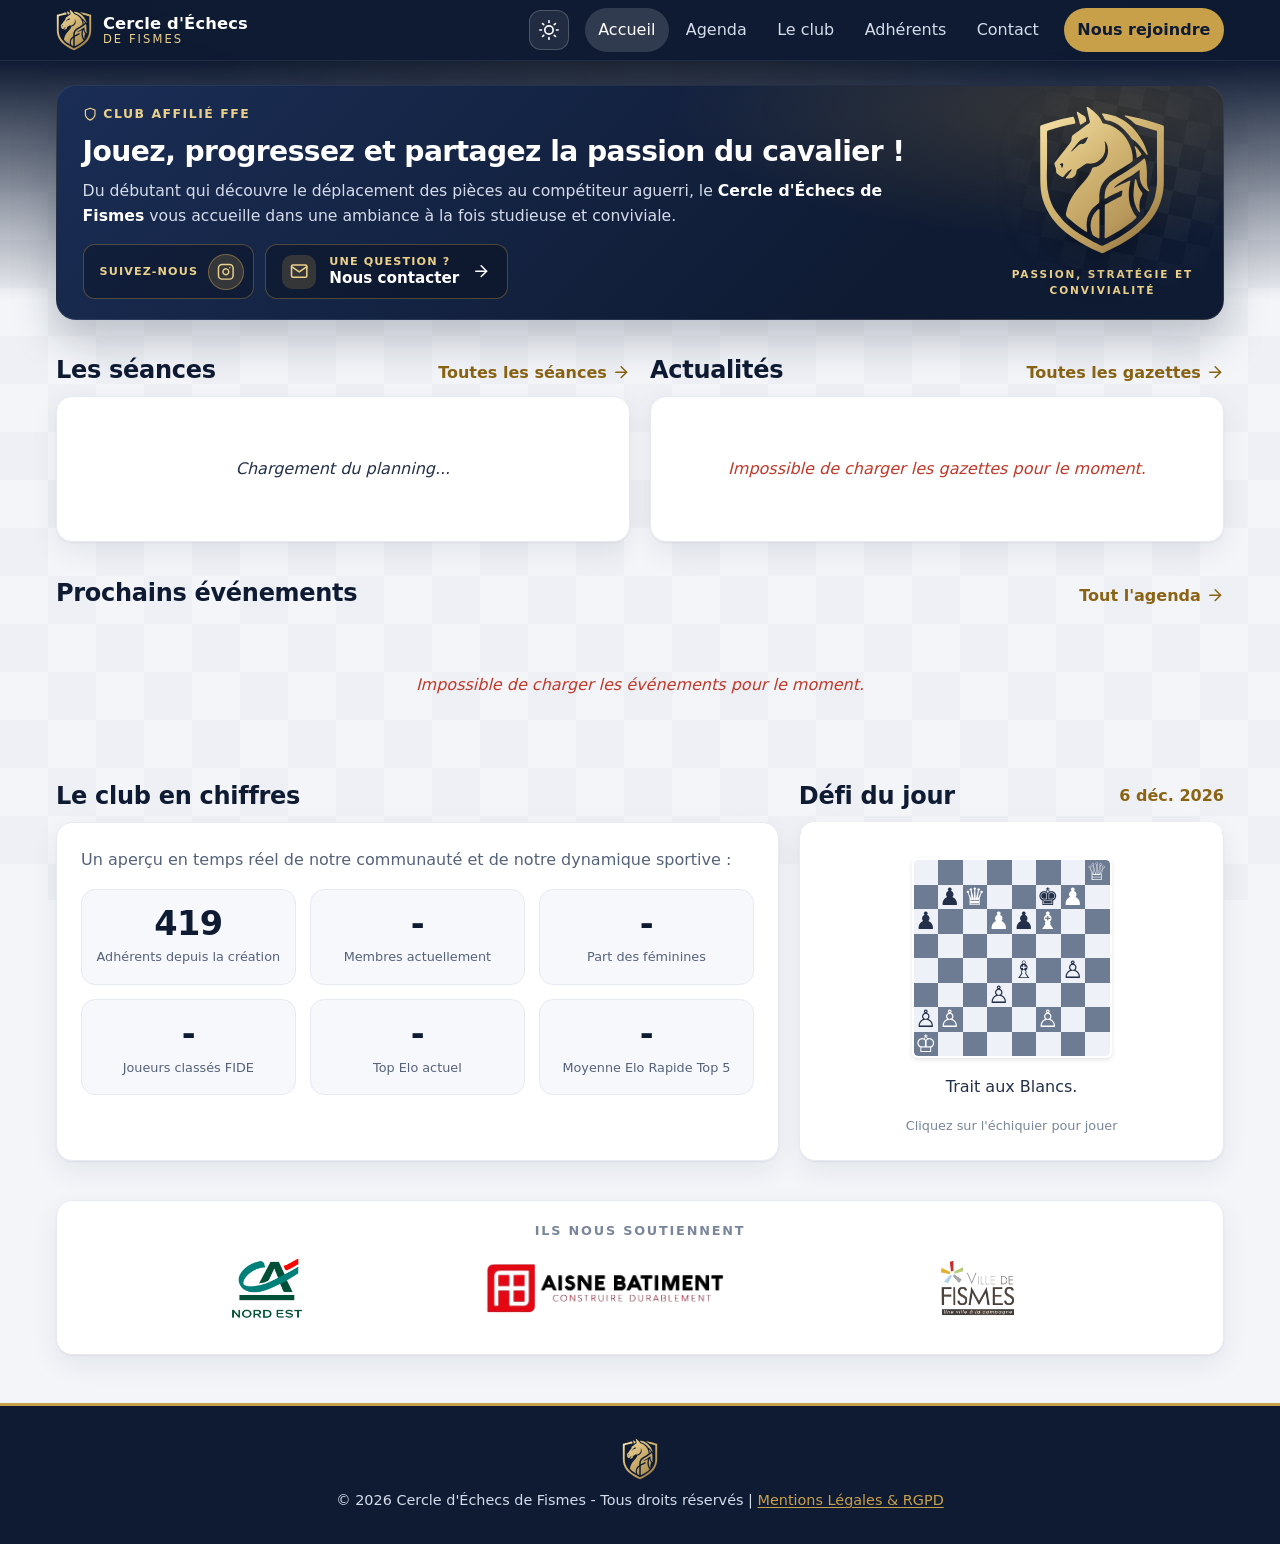
==== commit 7bb42307: "Add files via upload" ====
--- a/v2/index.html
+++ b/v2/index.html
@@ -451,7 +451,6 @@
                             </label>
                         </div>
                     </div>
-                    <button type="button" id="calendarToggle" class="btn btn-small calendar-toggle" aria-expanded="false" aria-controls="calendarCard"><svg class="icon" aria-hidden="true"><use href="#i-calendar"/></svg> Afficher le calendrier</button>
                     <div class="grid" id="eventsGrid">
                         <p class="loading-text">Chargement du calendrier en cours...</p>
                     </div>
--- a/v2/style.css
+++ b/v2/style.css
@@ -610,7 +610,6 @@
 .event-comment-text { margin: 0.75rem 0 0; color: var(--text-muted); font-style: italic; }
 
 /* ----- Calendrier ----- */
-.calendar-toggle { display: none; margin-bottom: 1rem; }
 .calendar-card-sidebar { position: sticky; top: 70px; padding: 1rem; border-top: 3px solid var(--accent); }
 .calendar-header { display: flex; justify-content: space-between; align-items: center; margin-bottom: 1rem; }
 .calendar-nav-btn {
@@ -906,7 +905,6 @@
     /* la colonne de gauche "se dissout" pour pouvoir intercaler le calendrier sous le bouton */
     .events-main-grid > div:first-child { display: contents; }
     .events-header-flex { order: 1; margin-bottom: 0; }
-    .calendar-toggle { display: inline-flex; order: 2; justify-self: start; margin: 0; }
     .calendar-card-sidebar { display: none; order: 3; position: static; }
     .calendar-card-sidebar.is-open { display: block; }
     #eventsGrid { order: 4; }
@@ -999,7 +997,7 @@
 
 /* Impression (planning, classement...) : contenu de l'onglet affiché uniquement */
 @media print {
-    body::before, body::after, .topbar, .net-status, .skip-link, .overlay, .calendar-toggle, .calendar-card-sidebar,
+    body::before, body::after, .topbar, .net-status, .skip-link, .overlay, .calendar-card-sidebar,
     #contactForm, .map-box, .site-footer, .puzzle-card, .btn, .hero::after { display: none !important; }
     html, body { background: #ffffff !important; color: #000000; }
     .section { display: none !important; }
